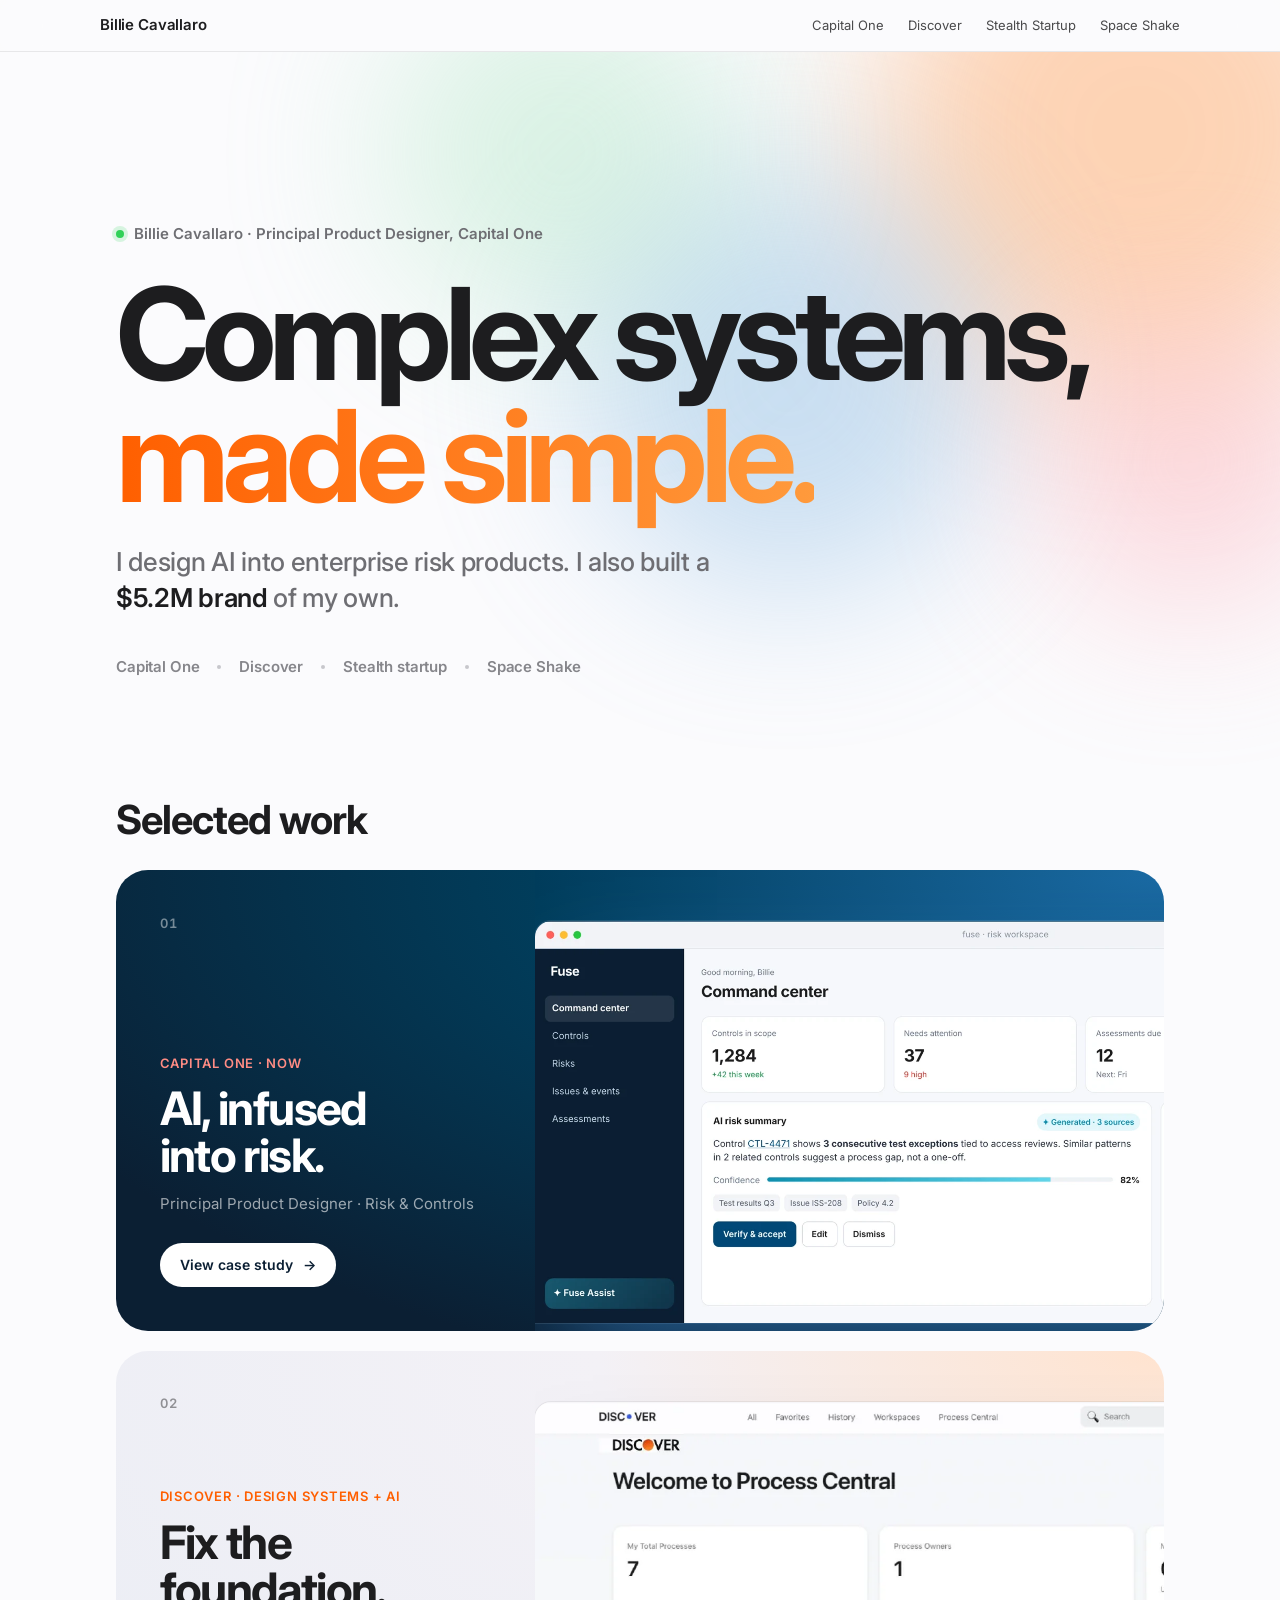
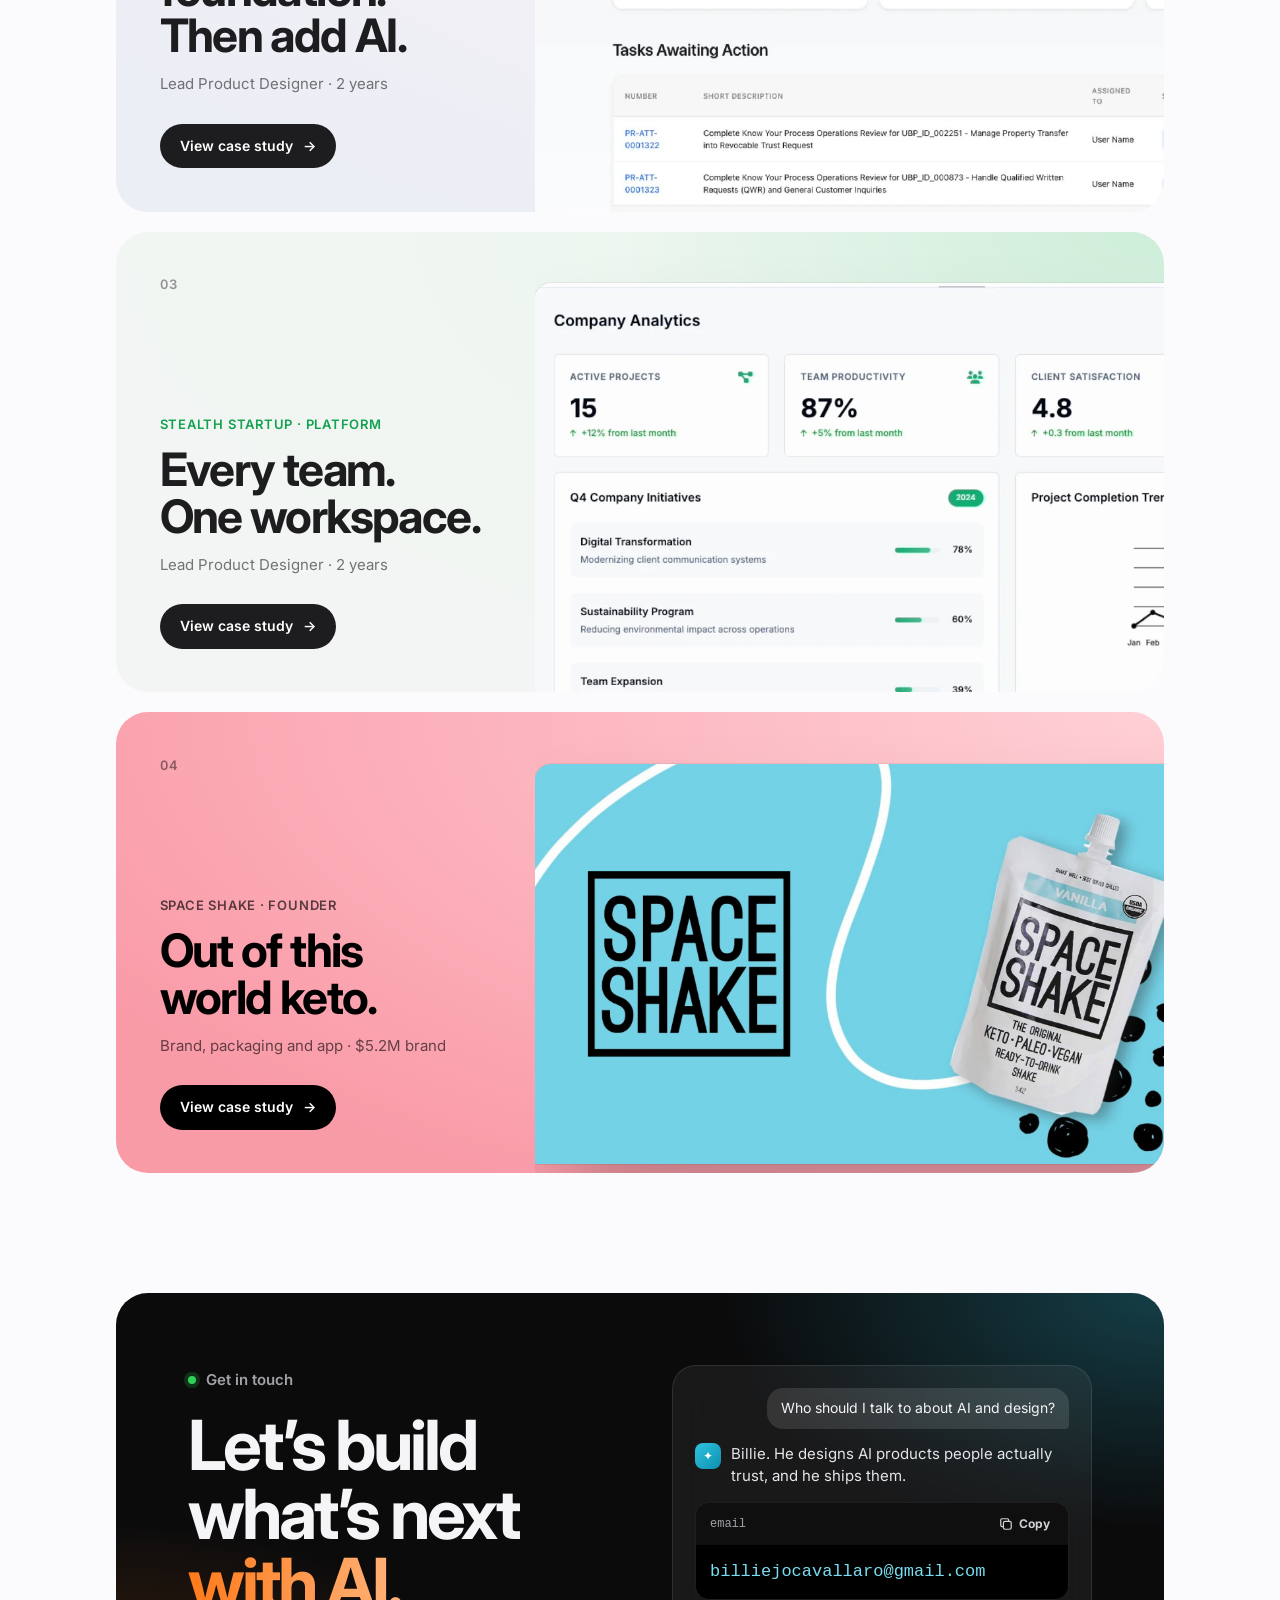
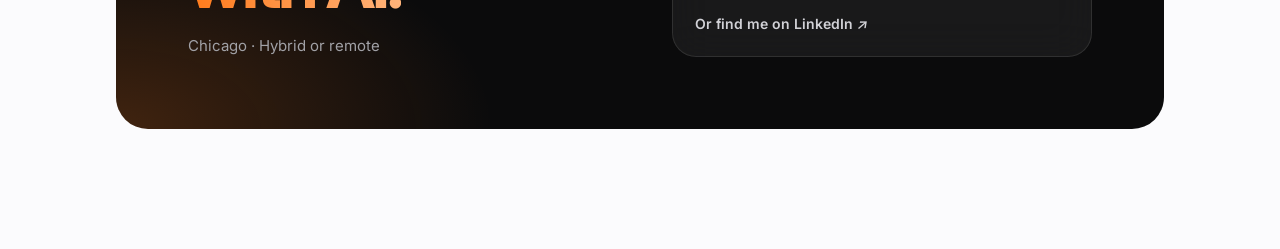
==== work/index.html @ d48263dd "Cache-bust case study CSS and JS so browsers load the latest styles Co-Authored-By: Claude Opus 5.5 " ====
<!doctype html>
<html lang="en">
<head>
<meta charset="utf-8">
<meta name="viewport" content="width=device-width, initial-scale=1">
<meta name="robots" content="noindex, nofollow">
<title>Billie Cavallaro Case Studies</title>
<link rel="preconnect" href="https://fonts.googleapis.com">
<link rel="preconnect" href="https://fonts.gstatic.com" crossorigin>
<link href="https://fonts.googleapis.com/css2?family=Inter:wght@400;500;600;700;800&family=Antonio:wght@600;700&display=swap" rel="stylesheet">
<link rel="stylesheet" href="styles.css?v=f2d1703">
<link rel="icon" type="image/svg+xml" href="img/favicon.svg">
<link rel="apple-touch-icon" href="img/apple-touch-icon.png">
</head>
<body>
<nav class="nav" id="nav">
  <a class="name" href="index.html">Billie Cavallaro</a>
  <div class="links"><a href="capitalone.html">Capital One</a><a href="discover.html">Discover</a><a href="stealth.html">Stealth Startup</a><a href="spaceshake.html">Space Shake</a></div>
</nav>

<header class="home" id="top">
  <div class="glow" aria-hidden="true"><i class="g1"></i><i class="g2"></i><i class="g3"></i><i class="g4"></i></div>
  <div class="wrap home-hero">
    <p class="who rv"><span class="dot"></span>Billie Cavallaro · Principal Product Designer, Capital One</p>
    <h1 class="h-xl rv">Complex systems,<br><span class="grad">made simple.</span></h1>
    <p class="lede rv">I design AI into enterprise risk products. I also built a <b>$5.2M brand</b> of my own.</p>
    <div class="cos rv"><span>Capital One</span><i></i><span>Discover</span><i></i><span>Stealth startup</span><i></i><span>Space Shake</span></div>
  </div>
</header>


<section class="wrap work" id="work">
  <div class="work-head"><h2 class="h-m rv">Selected work</h2><span class="rv">04 case studies</span></div>
  <div class="index">
    <a class="card t0 rv" href="capitalone.html">
      <div class="txt"><span class="no">01</span><div class="k">Capital One · Now</div><h3>AI, infused<br>into risk.</h3><p>Principal Product Designer · Risk &amp; Controls</p><span class="cta">View case study <i aria-hidden="true">→</i></span></div>
      <div class="pic"><img src="img/c1-card.webp" alt="Fuse risk workspace with AI summary" loading="eager"></div>
    </a>
    <a class="card t1 rv" href="discover.html">
      <div class="txt"><span class="no">02</span><div class="k">Discover · Design systems + AI</div><h3>Fix the foundation.<br>Then add AI.</h3><p>Lead Product Designer · 2 years</p><span class="cta">View case study <i aria-hidden="true">→</i></span></div>
      <div class="pic"><img src="img/cs1-card.webp" alt="Process Central dashboard redesign" loading="eager"></div>
    </a>
    <a class="card t3 rv" href="stealth.html">
      <div class="txt"><span class="no">03</span><div class="k">Stealth startup · Platform</div><h3>Every team.<br>One workspace.</h3><p>Lead Product Designer · 2 years</p><span class="cta">View case study <i aria-hidden="true">→</i></span></div>
      <div class="pic"><img src="img/cs3-analytics.webp" alt="Company analytics dashboard" loading="eager"></div>
    </a>
    <a class="card t4 rv" href="spaceshake.html">
      <div class="txt"><span class="no">04</span><div class="k">Space Shake · Founder</div><h3>Out of this<br>world keto.</h3><p>Brand, packaging and app · $5.2M brand</p><span class="cta">View case study <i aria-hidden="true">→</i></span></div>
      <div class="pic"><img src="img/ss-cover.webp" alt="Space Shake logo and pouch" loading="eager"></div>
    </a>
  </div>
</section>

<section class="wrap hello">
  <div class="hello-card rv">
    <div class="hello-l">
      <p class="who"><span class="dot"></span>Get in touch</p>
      <h2 class="h-l">Let’s build<br>what’s next<br><span>with AI.</span></h2>
      <p class="hl">Chicago · Hybrid or remote</p>
    </div>
    <div class="hello-r">
      <div class="hchat">
        <div class="hq">Who should I talk to about AI and design?</div>
        <div class="ha"><span class="hav">✦</span><p>Billie. He designs AI products people actually trust, and he ships them.</p></div>
        <div class="hcode">
          <div class="hcode-h"><span>email</span><button class="copy" id="copyEmail" type="button" aria-label="Copy email address"><svg viewBox="0 0 16 16" aria-hidden="true"><rect x="5" y="5" width="9" height="9" rx="2"/><path d="M11 5V3.5A1.5 1.5 0 0 0 9.5 2h-6A1.5 1.5 0 0 0 2 3.5v6A1.5 1.5 0 0 0 3.5 11H5"/></svg><b>Copy</b></button></div>
          <code id="emailText">billiejocavallaro@gmail.com</code>
        </div>
        <a class="hli" href="https://www.linkedin.com/in/billiecavallaro/" target="_blank" rel="noopener">Or find me on LinkedIn <i aria-hidden="true">↗</i></a>
      </div>
    </div>
  </div>
</section>


<div class="lb" id="lb" role="dialog" aria-modal="true" aria-label="Image viewer"><button aria-label="Close">×</button><img alt=""></div>
<script src="app.js?v=f2d1703"></script>
</body>
</html>
---- work/styles.css ----
:root{
  --bg:#fbfbfd; --surface:#fff; --ink:#1d1d1f; --ink2:#6e6e73; --line:rgba(0,0,0,.08);
  --accent:#ff5f00; --accent2:#ff9a3c; --tile:#f5f5f7;
  --dark:#000; --dark-ink:#f5f5f7; --dark-ink2:#a1a1a6; --dark-tile:#161617;
  --radius:28px;
  --font:-apple-system,BlinkMacSystemFont,"SF Pro Display","Inter",system-ui,sans-serif;
}
*{box-sizing:border-box;margin:0;padding:0}
html{scroll-behavior:smooth;-webkit-text-size-adjust:100%}
body{background:var(--bg);color:var(--ink);font-family:var(--font);-webkit-font-smoothing:antialiased;line-height:1.47;font-size:17px;overflow-x:hidden}
img{display:block;max-width:100%;height:auto}
a{color:inherit}

/* nav */
.nav{position:sticky;top:0;z-index:50;height:52px;display:flex;align-items:center;justify-content:space-between;padding:0 max(16px,calc((100vw - 1080px)/2));background:rgba(251,251,253,.72);backdrop-filter:saturate(180%) blur(20px);-webkit-backdrop-filter:saturate(180%) blur(20px);border-bottom:1px solid var(--line);transition:background .3s,border-color .3s}
.nav.dark{background:rgba(0,0,0,.72);border-color:rgba(255,255,255,.1);color:var(--dark-ink)}
.nav .name{font-weight:600;font-size:15px;letter-spacing:-.01em;text-decoration:none}
.nav .links{display:flex;gap:24px;font-size:13px}
.nav .links a{text-decoration:none;opacity:.8}
.nav .links a:hover{opacity:1}

.wrap{max-width:1080px;margin:0 auto;padding:0 16px}
.wide{max-width:1360px;margin:0 auto;padding:0 16px}

/* type */
.eyebrow{font-size:17px;font-weight:600;color:var(--accent);letter-spacing:-.01em;margin-bottom:12px}
.h-xl{font-size:clamp(48px,9vw,96px);font-weight:700;letter-spacing:-.045em;line-height:1.02}
.h-l{font-size:clamp(36px,6vw,64px);font-weight:700;letter-spacing:-.035em;line-height:1.05}
.h-m{font-size:clamp(28px,4vw,40px);font-weight:700;letter-spacing:-.025em;line-height:1.1}
.lede{font-size:clamp(19px,2.2vw,24px);line-height:1.38;color:var(--ink2);font-weight:500;letter-spacing:-.012em;max-width:760px}
.lede b{color:var(--ink);font-weight:600}
.grad{background:linear-gradient(90deg,var(--accent),var(--accent2));-webkit-background-clip:text;background-clip:text;color:transparent}

/* intro */
.intro{padding:120px 0 72px;text-align:center}
.intro .lede{margin:28px auto 0}
.index{display:grid;grid-template-columns:1fr;gap:20px;margin-top:64px}
.card{position:relative;display:grid;grid-template-columns:40% 1fr;min-height:clamp(380px,36vw,500px);border-radius:32px;overflow:hidden;text-decoration:none;isolation:isolate;transition:transform .6s cubic-bezier(.2,.7,.2,1),box-shadow .6s}
.card:hover{transform:translateY(-4px);box-shadow:0 40px 80px -40px rgba(0,0,0,.35)}
.card .txt{padding:clamp(28px,3.4vw,48px);display:flex;flex-direction:column;align-items:flex-start;text-align:left;position:relative;z-index:2}
.card .no{font-size:13px;font-weight:600;letter-spacing:.08em;font-variant-numeric:tabular-nums;opacity:.45;margin-bottom:auto;padding-bottom:28px}
.card .k{font-size:13px;font-weight:600;letter-spacing:.06em;text-transform:uppercase;color:var(--ca)}
.card h3{font-size:clamp(30px,3.6vw,48px);font-weight:700;letter-spacing:-.035em;line-height:1.02;margin-top:12px}
.card p{font-size:15px;opacity:.6;margin-top:14px}
.card .cta{margin-top:28px;display:inline-flex;align-items:center;gap:10px;font-size:14px;font-weight:600;padding:12px 20px;border-radius:999px;background:var(--cb);color:var(--cc)}
.card .cta i{font-style:normal;transition:transform .4s}
.card:hover .cta i{transform:translateX(4px)}
.card .pic{position:relative;overflow:hidden}
.card .pic img{position:absolute;left:0;top:clamp(36px,4vw,56px);width:150%;max-width:none;height:auto;border-radius:16px 0 0 0;box-shadow:0 40px 80px -30px rgba(0,0,0,.35),0 0 0 1px rgba(0,0,0,.06);transition:transform 1.2s cubic-bezier(.2,.7,.2,1)}
.card:hover .pic img{transform:translate(-10px,-6px)}
.card.t1{background:radial-gradient(120% 120% at 100% 0%,#ffe3cf 0%,#f3f1f6 45%,#eceef5 100%);color:#1d1d1f;--ca:#ff5f00;--cb:#1d1d1f;--cc:#fff}
.card.t2{background:radial-gradient(120% 120% at 100% 0%,#3a1a06 0%,#0b0b0c 55%);color:#f5f5f7;--ca:#ff8a3d;--cb:#fff;--cc:#000}
.card.t2 .pic img{box-shadow:0 40px 100px -30px rgba(255,95,0,.45),0 0 0 1px rgba(255,255,255,.1)}
.card.t3{background:radial-gradient(120% 120% at 100% 0%,#cdeed9 0%,#eef6f0 45%,#f3f5f4 100%);color:#1d1d1f;--ca:#12a150;--cb:#1d1d1f;--cc:#fff}
.card.t4{background:radial-gradient(120% 120% at 100% 0%,#ffd0d6 0%,#fcb0ba 60%,#f99aa7 100%);color:#000;--ca:#000;--cb:#000;--cc:#fff}
.card.t4 .k{opacity:.65}
.card.t4 .pic img{width:112%}

/* case hero */
.case{padding-top:40px}
.case-hero{padding:120px 0 56px;text-align:center}
.case-hero .lede{margin:24px auto 0}
.meta{display:flex;flex-wrap:wrap;justify-content:center;gap:10px;margin-top:32px}
.meta span{font-size:14px;font-weight:500;padding:8px 16px;border-radius:999px;background:var(--tile);color:var(--ink)}
.hero-img{border-radius:var(--radius);overflow:hidden;box-shadow:0 30px 80px -30px rgba(0,0,0,.25)}

/* stats */
.stats{display:grid;grid-template-columns:repeat(4,1fr);gap:20px;padding:96px 0}
.stat .n{font-size:clamp(44px,5.4vw,64px);font-weight:700;letter-spacing:-.045em;line-height:1}
.stat .l{font-size:15px;color:var(--ink2);margin-top:10px;line-height:1.35;max-width:220px}
.stats.three{grid-template-columns:repeat(3,1fr)}

/* chapter */
.chapter{padding:96px 0}
.chapter + .chapter{padding-top:24px}
.chapter .head{margin-bottom:48px}
.chapter .head .lede{margin-top:20px}
.num{font-size:15px;font-weight:600;color:var(--ink2);margin-bottom:14px;font-variant-numeric:tabular-nums}

.frame{border-radius:var(--radius);overflow:hidden;background:var(--tile);cursor:zoom-in}
.frame img{width:100%}
.frame.bleed{background:#f7f8fa;padding:clamp(12px,2vw,28px) clamp(12px,2vw,28px) 0}
.frame.pad{padding:clamp(16px,3vw,40px)}
.frame.pad img{border-radius:12px;box-shadow:0 10px 40px -12px rgba(0,0,0,.18)}
.cap{font-size:14px;color:var(--ink2);margin-top:14px;line-height:1.4}
.cap b{color:var(--ink);font-weight:600}

.grid2{display:grid;grid-template-columns:1fr 1fr;gap:20px}
.grid-75{display:grid;grid-template-columns:1.35fr 1fr;gap:20px;align-items:stretch}
.stack{display:flex;flex-direction:column;gap:20px}
.stack .frame{flex:1;display:flex;align-items:center;justify-content:center}

/* quotes */
.quotes{display:grid;grid-template-columns:repeat(3,1fr);gap:20px;margin-top:20px}
.quote{background:var(--surface);border:1px solid var(--line);border-radius:22px;padding:28px;font-size:19px;line-height:1.35;font-weight:500;letter-spacing:-.012em}
.quote::before{content:"“";display:block;font-size:44px;line-height:.6;color:var(--accent);margin-bottom:12px;font-weight:700}

/* tabs: before/after */
.tabs{display:inline-flex;background:var(--tile);border-radius:999px;padding:4px;margin-bottom:24px;gap:2px;flex-wrap:wrap}
.tabs button{border:0;background:transparent;font:inherit;font-size:14px;font-weight:500;padding:9px 18px;border-radius:999px;cursor:pointer;color:var(--ink2);transition:all .25s}
.tabs button[aria-selected="true"]{background:var(--surface);color:var(--ink);box-shadow:0 2px 8px rgba(0,0,0,.08)}
.tabpanel{display:none}
.tabpanel.on{display:block;animation:fade .5s ease}
@keyframes fade{from{opacity:0;transform:translateY(8px)}to{opacity:1;transform:none}}

/* learnings */
.learn{display:grid;grid-template-columns:repeat(3,1fr);gap:20px}
.learn div{background:var(--tile);border-radius:22px;padding:28px}
.learn h4{font-size:19px;font-weight:700;letter-spacing:-.015em;line-height:1.2}
.learn p{font-size:15px;color:var(--ink2);margin-top:10px}

/* dark section */
.dark{background:var(--dark);color:var(--dark-ink)}
.dark .lede{color:var(--dark-ink2)}
.dark .lede b{color:var(--dark-ink)}
.dark .meta span{background:var(--dark-tile);color:var(--dark-ink)}
.dark .stat .l,.dark .cap,.dark .num{color:var(--dark-ink2)}
.dark .cap b{color:var(--dark-ink)}
.dark .frame{background:var(--dark-tile)}
.dark .learn div{background:var(--dark-tile)}
.dark .learn p{color:var(--dark-ink2)}
.dark .tabs{background:var(--dark-tile)}
.dark .tabs button{color:var(--dark-ink2)}
.dark .tabs button[aria-selected="true"]{background:#2c2c2e;color:#fff}
.dark .hero-img{box-shadow:0 40px 120px -40px rgba(255,95,0,.35)}

/* root cause bar */
.bar{display:flex;height:84px;border-radius:18px;overflow:hidden;margin-top:8px}
.bar div{display:flex;align-items:flex-end;padding:14px 16px;font-weight:600;font-size:15px;color:#fff}
.bar .u{flex:49;background:linear-gradient(135deg,#ff5f00,#ff7a1a)}
.bar .p{flex:45;background:linear-gradient(135deg,#ff9a3c,#ffb366);color:#3a1a00}
.bar .m{flex:6;background:#3a3a3c;padding:14px 6px;justify-content:center}
.bar-legend{display:flex;gap:24px;flex-wrap:wrap;margin-top:16px;font-size:14px;color:var(--dark-ink2)}
.bar-legend i{display:inline-block;width:10px;height:10px;border-radius:3px;margin-right:8px;vertical-align:0}

/* compare */
.compare{display:grid;grid-template-columns:1fr 1fr;gap:20px}
.compare > div{background:var(--dark-tile);border-radius:22px;padding:32px}
.compare h4{font-size:21px;font-weight:700;letter-spacing:-.015em}
.compare .tag{font-size:12px;font-weight:600;text-transform:uppercase;letter-spacing:.06em;color:var(--dark-ink2);margin:20px 0 8px}
.compare ul{list-style:none;font-size:15px;color:var(--dark-ink2);display:grid;gap:6px}
.compare li::before{content:"";display:inline-block;width:6px;height:6px;border-radius:50%;margin-right:10px;vertical-align:2px;background:#30d158}
.compare ul.risk li::before{background:#ff453a}

/* process steps */
.steps{display:grid;grid-template-columns:repeat(3,1fr);gap:20px}
.steps div{border-top:1px solid rgba(255,255,255,.18);padding-top:20px}
.steps b{display:block;font-size:19px;letter-spacing:-.015em;margin-bottom:8px;color:var(--dark-ink)}
.steps p{font-size:15px;color:var(--dark-ink2)}

/* phones */
.phones{display:grid;grid-template-columns:repeat(3,1fr);gap:clamp(8px,1.5vw,20px)}
.phones.four{grid-template-columns:repeat(4,1fr)}
.phone{cursor:zoom-in}
.stage{background:#fff;color:#1d1d1f;border-radius:var(--radius);padding:clamp(20px,3.5vw,48px) clamp(12px,2.5vw,36px) clamp(28px,3.5vw,44px)}
.phone .shot img{width:100%;height:auto}
.phone h5{font-size:17px;font-weight:600;letter-spacing:-.01em;margin-top:8px;padding:0 6%}
.phone p{font-size:15px;color:#6e6e73;margin-top:6px;line-height:1.4;padding:0 6%}

/* kpi */
.kpis{display:grid;grid-template-columns:repeat(3,1fr);gap:20px}
.kpi{background:var(--dark-tile);border-radius:var(--radius);padding:36px 32px}
.kpi .n{font-size:clamp(56px,7vw,88px);font-weight:700;letter-spacing:-.05em;line-height:1}
.kpi .l{font-size:19px;font-weight:600;margin-top:14px;letter-spacing:-.01em}
.kpi .s{font-size:14px;color:var(--dark-ink2);margin-top:6px}
.note{margin-top:28px;font-size:15px;color:var(--dark-ink2);max-width:720px}

.foot{padding:96px 0 64px;text-align:center}
.foot .h-m{margin-bottom:16px}
.foot p{color:var(--ink2)}

/* reveal */
.rv{opacity:0;transform:translateY(40px);transition:opacity 1s cubic-bezier(.2,.7,.2,1),transform 1s cubic-bezier(.2,.7,.2,1)}
.rv.in{opacity:1;transform:none}
@media (prefers-reduced-motion:reduce){.rv{opacity:1;transform:none;transition:none}.card img{transition:none}}

/* lightbox */
.lb{position:fixed;inset:0;z-index:100;background:rgba(0,0,0,.92);display:none;align-items:center;justify-content:center;padding:24px;cursor:zoom-out}
.lb.on{display:flex;animation:fade .25s ease}
.lb img{max-width:100%;max-height:100%;border-radius:12px;object-fit:contain}
.lb button{position:absolute;top:16px;right:16px;width:40px;height:40px;border-radius:50%;border:0;background:rgba(255,255,255,.15);color:#fff;font-size:22px;cursor:pointer}

@media (max-width:820px){
  .card{grid-template-columns:1fr;min-height:0}.card .pic{height:300px}.card .no{margin-bottom:0}.card .pic img{width:160%;left:24px;top:0}
  .nav .links{display:none}
  .index,.grid2,.grid-75,.quotes,.learn,.compare,.steps,.kpis{grid-template-columns:1fr}
  .stats{grid-template-columns:1fr 1fr;gap:36px 20px;padding:64px 0}
  .stats.three{grid-template-columns:1fr 1fr}
  .phones,.phones.four{grid-template-columns:repeat(2,1fr)}
  .phones > .phone:nth-child(3):last-child{grid-column:span 2;max-width:50%;margin:0 auto;width:100%}
  .intro{padding:72px 0 40px}.case-hero{padding:72px 0 40px}.chapter{padding:64px 0}
}

/* case 3 */
.s3 .eyebrow{color:#12a150}
.s3{--green:#12a150;background:linear-gradient(180deg,var(--bg) 0%,#f1f7f3 30%,#f1f7f3 75%,var(--bg) 100%)}
.grad3{background:linear-gradient(90deg,#0e9f4f,#3ccf7a);-webkit-background-clip:text;background-clip:text;color:transparent!important}
.browser{border-radius:18px;overflow:hidden;background:#fff;box-shadow:0 50px 100px -40px rgba(10,60,30,.35),0 0 0 1px rgba(0,0,0,.06)}
.browser .bar3{height:40px;display:flex;align-items:center;gap:8px;padding:0 16px;background:#f3f4f5;border-bottom:1px solid rgba(0,0,0,.06)}
.browser .bar3 i{width:12px;height:12px;border-radius:50%;background:#ff5f57}.browser .bar3 i:nth-child(2){background:#febc2e}.browser .bar3 i:nth-child(3){background:#28c840}
.browser .bar3 span{margin:0 auto;font-size:12px;color:#86868b;background:#fff;border-radius:8px;padding:5px 60px;transform:translateX(-30px)}
.browser video{display:block;width:100%;height:auto;background:#fff}
.vwrap{position:relative}
.vbtn{position:absolute;right:16px;bottom:16px;width:44px;height:44px;border-radius:50%;border:0;background:rgba(29,29,31,.72);backdrop-filter:blur(10px);color:#fff;cursor:pointer;display:grid;place-items:center}
.vbtn svg{width:16px;height:16px;fill:currentColor}
.rings{display:grid;grid-template-columns:repeat(3,1fr);gap:20px;padding:96px 0 40px}
.ring{text-align:center}
.ring svg{width:min(220px,100%);height:auto;display:block;margin:0 auto}
.ring .track{stroke:rgba(0,0,0,.07)}
.ring .val{stroke:url(#g3);stroke-linecap:round;transition:stroke-dashoffset 1.8s cubic-bezier(.2,.7,.2,1)}
.ring text{font-family:var(--font);font-weight:700;letter-spacing:-.04em;fill:var(--ink)}
.ring h4{font-size:19px;font-weight:700;letter-spacing:-.015em;margin-top:18px}
.ring p{font-size:15px;color:var(--ink2);margin-top:4px}
.bento{display:grid;grid-template-columns:repeat(6,1fr);gap:20px}
.tile{background:#fff;border-radius:var(--radius);overflow:hidden;cursor:zoom-in;display:flex;flex-direction:column;box-shadow:0 1px 0 rgba(0,0,0,.04)}
.tile .t{padding:28px 28px 0}
.tile h4{font-size:21px;font-weight:700;letter-spacing:-.02em}
.tile p{font-size:15px;color:var(--ink2);margin-top:4px}
.tile .shot{margin-top:24px;flex:1;display:flex;align-items:flex-end;justify-content:center;padding:0 28px;background:linear-gradient(180deg,#fff,#f4f8f5)}
.tile .shot img{border-radius:14px 14px 0 0;box-shadow:0 -10px 40px -10px rgba(10,60,30,.18),0 0 0 1px rgba(0,0,0,.06)}
.tile.w6{grid-column:1/-1}.tile.w6 .shot{padding:0 6%}.tile.w4{grid-column:span 4}.tile.w2{grid-column:span 2}.tile.w3{grid-column:span 3}
.tile.w2 .shot img{max-height:440px;width:auto;max-width:100%}
.team{display:flex;align-items:center;gap:28px;flex-wrap:wrap;margin-top:8px}
.team .grp{display:flex;align-items:center;gap:8px}
.team .dot{width:44px;height:44px;border-radius:50%;display:grid;place-items:center;font-size:13px;font-weight:600;color:#fff;background:#c7ccd1}
.team .dot.me{background:linear-gradient(135deg,#0e9f4f,#3ccf7a)}
.team .arrow{font-size:24px;color:var(--ink2)}
.team small{display:block;font-size:13px;color:var(--ink2);margin-top:10px}
@media (max-width:820px){
  .bento{grid-template-columns:1fr}.tile.w6,.tile.w4,.tile.w2,.tile.w3{grid-column:auto}
  .tile.w2 .shot img{max-height:420px}
  .browser .bar3 span{display:none}
}

/* case 4 */
.s4{--aqua:#74d2e7;--pink:#fcb0ba;--coral:#ff6d6a;--tan:#c48f5e;--ice:#addbe3;padding-top:0}
.s4 .disp{font-family:"Antonio","Oswald","Arial Narrow",sans-serif;text-transform:uppercase;letter-spacing:.01em;font-weight:700}
.s4-hero{background:var(--aqua);padding:120px 0 0;text-align:center;overflow:hidden;position:relative}
.s4-hero .eyebrow{color:#000;opacity:.55}
.s4-hero .logo{width:min(220px,40vw);margin:0 auto 28px;display:block}
.s4-hero h2{font-size:clamp(56px,11vw,150px);line-height:.9}
.s4-hero .lede{color:#0b3a44;margin:24px auto 0}
.s4-hero .meta span{background:rgba(255,255,255,.55);color:#000}
.s4-hero .cover{max-width:1360px;margin:64px auto 0;padding:0 16px}
.s4-hero .cover img{border-radius:var(--radius) var(--radius) 0 0;box-shadow:0 -20px 80px -30px rgba(0,60,80,.4)}
.s4 .squig{position:absolute;inset:0;pointer-events:none;opacity:.9}
.s4stats{display:grid;grid-template-columns:repeat(3,1fr);gap:20px;padding:96px 0}
.s4stats .n{font-size:clamp(40px,4.6vw,68px);line-height:.95}
.s4stats .l{font-size:15px;color:var(--ink2);margin-top:10px;max-width:240px}
.marq{overflow:hidden;padding:8px 0;-webkit-mask:linear-gradient(90deg,transparent,#000 6%,#000 94%,transparent);mask:linear-gradient(90deg,transparent,#000 6%,#000 94%,transparent)}
.marq .row{display:flex;gap:16px;width:max-content;animation:mq 60s linear infinite}
.marq .row.r2{animation-direction:reverse;animation-duration:70s;margin-top:16px}
.marq img{width:clamp(180px,22vw,300px);aspect-ratio:1;object-fit:cover;border-radius:20px;flex:none}
.marq:hover .row{animation-play-state:paused}
@keyframes mq{to{transform:translateX(-50%)}}
@media (prefers-reduced-motion:reduce){.marq .row{animation:none}}
.sysgrid{display:grid;grid-template-columns:repeat(6,1fr);gap:20px}
.sys{border-radius:var(--radius);overflow:hidden;background:#fff;position:relative}
.sys .lbl{position:absolute;left:24px;top:20px;font-size:13px;font-weight:600;letter-spacing:.04em;text-transform:uppercase;color:var(--ink2);z-index:2}
.sys img{width:100%;height:100%;object-fit:cover}
.sys.c3{grid-column:span 3}.sys.c2{grid-column:span 2}.sys.c4{grid-column:span 4}.sys.c6{grid-column:1/-1}
.swatches{display:grid;grid-template-columns:repeat(7,1fr);height:100%;min-height:300px}
.sw{display:flex;flex-direction:column;justify-content:flex-end;padding:20px 14px;font-size:12px;font-weight:600;font-variant-numeric:tabular-nums}
.sw b{display:block;font-size:14px;margin-bottom:2px}
.logos{display:grid;grid-template-columns:1fr 1fr;height:100%}
.logos div{display:grid;place-items:center;padding:40px}
.logos img{width:min(180px,80%);height:auto}
.logos .inv img{filter:invert(1)}
.app4{background:#000;border-radius:var(--radius);padding:clamp(40px,6vw,88px) 16px;position:relative;overflow:hidden}
.app4 .phones3{display:flex;justify-content:center;gap:clamp(16px,3vw,40px);align-items:flex-end}
.ph{width:clamp(220px,24vw,300px);aspect-ratio:9/19.5;border-radius:46px;background:#1c1c1e;padding:9px;box-shadow:0 0 0 1px #333,0 40px 80px -20px rgba(116,210,231,.35);flex:none}
.ph:nth-child(2){transform:translateY(-36px)}
.scr{height:100%;border-radius:38px;overflow:hidden;background:#fff;color:#000;font-family:Arial,Helvetica,sans-serif;position:relative;display:flex;flex-direction:column}
.scr .sb{height:38px;display:flex;justify-content:space-between;align-items:center;padding:0 24px;font-size:12px;font-weight:700}
.scr .island{position:absolute;top:9px;left:50%;transform:translateX(-50%);width:84px;height:24px;background:#000;border-radius:20px}
.scr .hd{display:flex;align-items:center;justify-content:space-between;padding:6px 18px 10px}
.scr .hd img{width:42px;height:auto;filter:invert(1)}
.scr .hd .av{width:30px;height:30px;border-radius:50%;background:var(--pink);display:grid;place-items:center;font-size:11px;font-weight:700}
.scr h6{font-family:"Antonio",sans-serif;text-transform:uppercase;font-size:26px;line-height:1;padding:0 18px;letter-spacing:.01em}
.scr .sub{font-size:11px;color:#666;padding:4px 18px 0}
.ringbox{margin:14px 18px 0;background:var(--aqua);border-radius:22px;padding:16px;display:flex;align-items:center;gap:14px;position:relative;overflow:hidden}
.ringbox svg{width:96px;height:96px;flex:none}
.ringbox .t{font-family:"Antonio",sans-serif;text-transform:uppercase;font-size:13px;letter-spacing:.04em}
.ringbox .big{font-family:"Antonio",sans-serif;font-size:26px;line-height:1;white-space:nowrap}
.macros{display:grid;grid-template-columns:repeat(3,1fr);gap:8px;margin:10px 18px 0}
.macros div{border:2px solid #000;border-radius:14px;padding:8px}
.macros i{display:block;height:6px;border-radius:3px;background:#eee;margin-top:6px;overflow:hidden}
.macros i::after{content:"";display:block;height:100%;width:var(--w);background:var(--c)}
.macros b{font-family:"Antonio",sans-serif;font-size:18px;display:block}
.macros span{font-size:10px;text-transform:uppercase;font-weight:700;letter-spacing:.05em}
.list{margin:12px 18px 0;display:grid;gap:8px}
.list .it{display:flex;align-items:center;gap:10px;font-size:12px;font-weight:700}
.list .it img{width:38px;height:38px;border-radius:10px;object-fit:cover}
.list .it em{margin-left:auto;font-style:normal;color:#666;font-weight:400}
.tab{margin-top:auto;display:flex;justify-content:space-around;align-items:center;padding:12px 10px 22px;border-top:1px solid #eee}
.tab span{width:22px;height:22px;border-radius:7px;border:2px solid #000}
.tab .plus{width:44px;height:44px;border-radius:14px;background:#000;color:#fff;display:grid;place-items:center;font-size:24px;border:0}
.scan{margin:14px 18px 0;height:150px;border-radius:22px;background:repeating-linear-gradient(90deg,#000 0 3px,#fff 3px 7px,#000 7px 8px,#fff 8px 13px);position:relative;border:3px solid #000}
.scan::after{content:"";position:absolute;left:8%;right:8%;top:50%;height:3px;background:var(--coral);box-shadow:0 0 12px var(--coral)}
.chips{display:flex;gap:6px;flex-wrap:wrap;margin:12px 18px 0}
.chips span{font-size:11px;font-weight:700;padding:6px 10px;border-radius:999px;border:2px solid #000}
.chips span.on{background:#000;color:#fff}
.prod{display:grid;grid-template-columns:1fr 1fr;gap:8px;margin:12px 18px 0}
.prod div{border-radius:16px;overflow:hidden;position:relative}
.prod img{width:100%;aspect-ratio:1;object-fit:cover}
.prod b{position:absolute;left:8px;bottom:8px;background:#fff;font-size:10px;padding:3px 7px;border-radius:999px}
.orbit{margin:12px 18px 0;background:var(--pink);border-radius:22px;padding:14px;display:flex;align-items:center;gap:10px}
.orbit img{width:70px}
.orbit .big{font-family:"Antonio",sans-serif;font-size:30px;line-height:1}
.orbit small{font-size:11px;font-weight:700;text-transform:uppercase}
.bars{display:flex;align-items:flex-end;gap:8px;height:110px;margin:16px 18px 0;padding-bottom:18px;position:relative}
.bars div{flex:1;border-radius:8px 8px 3px 3px;background:var(--aqua);position:relative}
.bars div.hi{background:var(--coral)}
.bars div::after{content:attr(data-d);position:absolute;bottom:-17px;left:0;right:0;text-align:center;font-size:9px;font-weight:700}
.wk{display:flex;justify-content:space-between;margin:14px 18px 0;font-size:11px;font-weight:700}
.wk b{font-family:"Antonio",sans-serif;font-size:22px;display:block}
.capline{display:flex;justify-content:center;gap:clamp(16px,3vw,40px);margin-top:28px;color:#fff;text-align:center}
.capline div{width:clamp(220px,24vw,300px);font-size:15px;font-weight:600}
.capline small{display:block;color:#a1a1a6;font-weight:400;margin-top:4px}
@media (max-width:820px){
    .s4stats{grid-template-columns:1fr;gap:36px;padding:64px 0}
  .sysgrid{grid-template-columns:1fr}.sys.c3,.sys.c2,.sys.c4,.sys.c6{grid-column:auto}
  .swatches{grid-template-columns:repeat(4,1fr);min-height:0}.sw{min-height:120px}
  .app4 .phones3{overflow-x:auto;justify-content:flex-start;padding:40px 16px 8px;scroll-snap-type:x mandatory}
  .ph{scroll-snap-align:center}.ph:nth-child(2){transform:none}
  .capline{display:none}
  .s4-hero{padding-top:72px}
}
.nav .links a[aria-current="page"]{opacity:1;font-weight:600}
.nav .back{font-size:13px;text-decoration:none;opacity:.8;margin-right:8px}
body.darkpage{background:#000;color:#f5f5f7}
body.darkpage .nav{background:rgba(0,0,0,.72);border-color:rgba(255,255,255,.1);color:#f5f5f7}
body.darkpage .foot p{color:#a1a1a6}
.nextcs{padding:40px 0 0}
.nextcs .num{margin-bottom:20px}

/* ===== Capital One ===== */
.c1{--navy:#004977;--navy2:#013d5b;--deep:#0b1f33;--red:#d03027;--sky:#e8f1f8;--ai:#0e8fb0;--aqua:#2ec4e0;--aq-l:#e2f6fb;background:#fff}
.c1red{color:var(--red)}
.c1 .eyebrow{color:var(--red)}
.c1-hero{background:radial-gradient(90% 70% at 50% 0%,#0e5a8f 0%,var(--navy2) 45%,var(--deep) 100%);color:#fff;text-align:center;padding:120px 0 0;overflow:hidden}
.c1-hero .eyebrow{color:#ff8c84}
.c1-hero .lede{color:#b9cfe0;margin:24px auto 0}
.c1-hero .meta span{background:rgba(255,255,255,.1);color:#fff}
.c1-herostage{margin-top:64px;padding-bottom:0}
.c1-herostage .bw{border-radius:18px 18px 0 0;box-shadow:0 -30px 120px -30px rgba(80,170,255,.45)}
.bw{border-radius:18px;overflow:hidden;background:#fff;box-shadow:0 40px 100px -40px rgba(0,40,80,.4),0 0 0 1px rgba(0,0,0,.06);text-align:left;color:#1d1d1f}
.bw-bar{height:38px;display:flex;align-items:center;gap:8px;padding:0 16px;background:#f2f4f7;border-bottom:1px solid #e3e7ec}
.bw-bar i{width:11px;height:11px;border-radius:50%;background:#ff5f57}.bw-bar i:nth-child(2){background:#febc2e}.bw-bar i:nth-child(3){background:#28c840}
.bw-bar span{margin:0 auto;font-size:12px;color:#8a94a3;transform:translateX(-30px)}
.app{display:grid;grid-template-columns:210px 1fr;min-height:520px;font-size:13px}
.app-side{background:var(--deep);color:#c4d3e0;padding:20px 14px;display:flex;flex-direction:column;gap:2px}
.app-logo{color:#fff;font-size:18px;margin:0 8px 18px;letter-spacing:-.02em}
.app-side a{padding:9px 10px;border-radius:8px}
.app-side a.on{background:rgba(255,255,255,.1);color:#fff;font-weight:600}
.app-side-ai{margin-top:auto;padding:12px;border-radius:12px;background:linear-gradient(135deg,rgba(46,196,224,.35),rgba(46,196,224,.12));color:#fff;font-weight:600}
.spark{color:#2ec4e0}
.app-side-ai .spark{color:#fff}
.app-main{background:#f6f8fb;padding:24px}
.app-top{display:flex;justify-content:space-between;align-items:center}
.app-top small{color:#6b7787}
.app-top h4{font-size:22px;letter-spacing:-.02em;margin-top:2px}
.pill-ai{padding:9px 14px;border-radius:999px;background:#fff;border:1px solid #e1e5ec;font-weight:600;box-shadow:0 2px 8px rgba(0,0,0,.04)}
.kpis4{display:grid;grid-template-columns:repeat(4,1fr);gap:12px;margin-top:18px}
.kpis4 div{background:#fff;border:1px solid #e6eaf0;border-radius:12px;padding:14px}
.kpis4 small{color:#6b7787;font-size:11px}
.kpis4 b{display:block;font-size:24px;letter-spacing:-.02em;margin-top:4px}
.kpis4 em{font-style:normal;font-size:11px;color:#6b7787}
.kpis4 em.up{color:#1a8f4b}.kpis4 em.dn{color:var(--red)}.kpis4 em.ai{color:var(--ai);font-weight:600}
.app-grid{display:grid;grid-template-columns:1.5fr 1fr;gap:12px;margin-top:12px}
.panel{background:#fff;border:1px solid #e6eaf0;border-radius:12px;padding:16px}
.phd{display:flex;justify-content:space-between;align-items:center;margin-bottom:10px}
.badge-ai{font-size:11px;font-weight:600;color:var(--ai);background:var(--aq-l);padding:4px 8px;border-radius:999px}
.aitext{line-height:1.5;color:#2b3442}
.aitext u{color:var(--navy);text-decoration-color:rgba(0,73,119,.3)}
.conf{display:flex;align-items:center;gap:10px;margin-top:12px;font-size:12px;color:#6b7787}
.conf i{flex:1;height:6px;border-radius:3px;background:#eef1f5;position:relative;overflow:hidden}
.conf i::after{content:"";position:absolute;inset:0;width:var(--w);background:linear-gradient(90deg,var(--ai),#5fd6ec)}
.conf b{color:#1d1d1f}
.srcs{display:flex;gap:6px;flex-wrap:wrap;margin-top:12px}
.srcs span{font-size:11px;padding:4px 8px;border-radius:6px;background:#f2f4f7;color:#4a5566}
.actions,.v-act,.fa,.demo-btns{display:flex;gap:8px;margin-top:14px;flex-wrap:wrap}
.b-primary{border:0;background:var(--navy);color:#fff;font:inherit;font-weight:600;font-size:12px;padding:9px 14px;border-radius:8px}
.b-ghost{border:1px solid #d5dbe3;background:#fff;color:#1d1d1f;font:inherit;font-weight:600;font-size:12px;padding:8px 13px;border-radius:8px}
.filters{display:grid;gap:8px}
.filters label{display:flex;justify-content:space-between;align-items:center;padding:9px 10px;border:1px solid #e6eaf0;border-radius:8px}
.filters span{color:#6b7787;font-size:12px}
.filters em{font-style:normal;font-weight:600}
.filters .tg i{width:30px;height:18px;border-radius:9px;background:#d5dbe3;position:relative}
.filters .tg i.on{background:var(--navy)}
.filters .tg i::after{content:"";position:absolute;top:2px;left:2px;width:14px;height:14px;border-radius:50%;background:#fff;transition:.2s}
.filters .tg i.on::after{left:14px}

.c1stats{display:grid;grid-template-columns:repeat(4,1fr);gap:20px;padding:96px 0 40px}
.c1stats .n{font-size:clamp(40px,5vw,64px);font-weight:700;letter-spacing:-.045em;line-height:1;color:var(--navy)}
.c1stats > div:first-child .n{color:var(--red)}
.c1stats .l{font-size:15px;color:var(--ink2);margin-top:10px;max-width:220px}
.c1head{margin-bottom:40px}
.c1head .lede{margin-top:20px}
.c1head .lede b{color:var(--navy)}
.tags{display:flex;flex-wrap:wrap;gap:8px;margin-top:24px}
.tags span{font-size:13px;font-weight:500;padding:7px 14px;border-radius:999px;background:var(--sky);color:var(--navy)}
.c1stage{border-radius:var(--radius);background:linear-gradient(160deg,var(--sky),#f6f9fc);padding:clamp(20px,4vw,56px)}

.verify{display:grid;grid-template-columns:1.2fr 1fr;gap:clamp(20px,4vw,56px);align-items:center}
.v-card{background:#fff;border-radius:18px;padding:24px;box-shadow:0 30px 60px -30px rgba(0,40,80,.35);font-size:14px;border:1px solid #e6eaf0}
.v-head{display:flex;align-items:center;gap:8px;margin-bottom:12px}
.v-st{margin-left:auto;font-size:11px;font-weight:600;color:#1a8f4b;background:#e7f6ee;padding:4px 8px;border-radius:999px}
.v-card p{color:#2b3442;line-height:1.5}
.v-ev{margin-top:16px;display:grid;gap:8px;font-size:13px}
.v-ev small{color:#6b7787;font-size:11px;text-transform:uppercase;letter-spacing:.06em;font-weight:600}
.v-ev div{display:flex;align-items:center;gap:10px;padding:10px 12px;border-radius:10px;background:#f6f8fb}
.v-ev i{width:8px;height:8px;border-radius:50%}
.v-ev i.ok{background:#1a8f4b}.v-ev i.warn{background:#e8a317}
.v-big{font-size:clamp(48px,6vw,80px);font-weight:700;letter-spacing:-.05em;line-height:1;color:var(--navy)}
.v-l{font-size:15px;color:var(--ink2);margin-top:6px}

.rg{display:grid;grid-template-columns:1fr 300px;min-height:360px;font-size:13px;background:#f6f8fb}
.rg-table{padding:20px}
.rg-top{display:flex;align-items:center;gap:10px;margin-bottom:12px;font-size:16px}
.chip{font-size:11px;font-weight:600;padding:4px 9px;border-radius:999px;background:var(--sky);color:var(--navy)}
.rg-row{display:grid;grid-template-columns:1fr 1fr 1fr 1.2fr;padding:11px 12px;border-radius:8px;background:#fff;margin-bottom:6px;border:1px solid #e6eaf0;align-items:center}
.rg-row.h{background:none;border:0;color:#6b7787;font-size:11px;text-transform:uppercase;letter-spacing:.05em;font-weight:600}
.rg-row.sel{border-color:var(--navy);box-shadow:0 0 0 3px rgba(0,73,119,.1)}
.st{font-size:11px;font-weight:600;padding:3px 8px;border-radius:999px;justify-self:start}
.st.warn{background:#fff4e0;color:#a86a00}.st.ok{background:#e7f6ee;color:#1a8f4b}
.rg-fly{background:#fff;border-left:1px solid #e6eaf0;padding:20px;box-shadow:-20px 0 40px -20px rgba(0,40,80,.2)}
.fh{display:flex;justify-content:space-between;font-size:15px;margin-bottom:6px}
.rg-fly small{display:block;color:#6b7787;font-size:11px;margin-top:14px}
.diff{display:flex;align-items:center;gap:10px;margin-top:8px}
.diff div{padding:8px 12px;border-radius:8px;font-weight:600}
.diff .old{background:#f2f4f7;color:#6b7787;text-decoration:line-through}
.diff .new{background:#fde8e7;color:var(--red)}
.rg-fly p{margin-top:4px;color:#2b3442}
.trio{display:grid;grid-template-columns:repeat(3,1fr);gap:20px;margin-top:28px}
.trio b{display:block;font-size:clamp(32px,3.6vw,44px);letter-spacing:-.04em;color:var(--navy)}
.trio span{font-size:14px;color:var(--ink2)}

.lat{display:grid;grid-template-columns:1fr 1fr;gap:clamp(20px,4vw,56px);align-items:center}
.lat-cmp{display:grid;gap:18px}
.lat-bar small{font-size:12px;font-weight:600;color:var(--ink2);text-transform:uppercase;letter-spacing:.06em}
.lat-bar{display:grid;grid-template-columns:70px 1fr 50px;align-items:center;gap:14px}
.lat-bar .track{height:14px;border-radius:7px;background:#fff;overflow:hidden}
.lat-bar i{display:block;height:100%;border-radius:7px}
.lat-bar i.slow{width:100%;background:#c9d3de}
.lat-bar i.fast{width:20%;background:linear-gradient(90deg,var(--navy),#1a7bbf)}
.lat-bar b{font-size:14px}
.toast{grid-row:span 2;display:flex;gap:16px;background:var(--deep);color:#fff;border-radius:18px;padding:22px;box-shadow:0 30px 60px -25px rgba(0,30,60,.6);font-size:14px}
.toast small{display:block;color:#a9bccd;margin-top:4px;font-size:13px}
.spin{width:28px;height:28px;flex:none;border-radius:50%;border:3px solid rgba(255,255,255,.15);border-top-color:#fff;animation:sp 1s linear infinite}
@keyframes sp{to{transform:rotate(360deg)}}
@media (prefers-reduced-motion:reduce){.spin{animation:none}}
.steps3{display:flex;gap:6px;margin-top:14px}
.steps3 span{font-size:11px;padding:5px 10px;border-radius:999px;background:rgba(255,255,255,.08);color:#7f93a6}
.steps3 .d{background:rgba(48,209,88,.18);color:#6ee59a}
.steps3 .a{background:#fff;color:var(--deep);font-weight:600}
.lat-n b{display:block;font-size:clamp(56px,7vw,96px);font-weight:700;letter-spacing:-.05em;line-height:1;color:var(--red)}
.lat-n span{font-size:15px;color:var(--ink2)}

.code2{display:grid;grid-template-columns:1fr auto 1.3fr;gap:24px;align-items:center}
.cmp-fig{background:#fff;border-radius:18px;padding:24px;border:1px solid #e6eaf0;font-size:14px}
.cmp-fig small,.cmp-code small{font-size:11px;text-transform:uppercase;letter-spacing:.06em;font-weight:600;color:#6b7787}
.demo-chip{display:inline-flex;gap:6px;margin-top:14px;font-size:12px;font-weight:600;color:var(--ai);background:var(--aq-l);padding:6px 10px;border-radius:999px}
.eq{font-size:40px;font-weight:300;color:var(--navy)}
.cmp-code{background:#0d1726;border-radius:18px;padding:22px;color:#cdd6e2;overflow:auto}
.pr{display:inline-flex;align-items:center;gap:8px;font-size:12px;font-weight:600;color:#8fe3f3;background:rgba(46,196,224,.16);padding:5px 10px;border-radius:999px;margin-bottom:14px}
.pr i{width:8px;height:8px;border-radius:50%;background:#2ec4e0}
.cmp-code pre{font:13px/1.6 ui-monospace,SFMono-Regular,Menlo,monospace;white-space:pre}
.cmp-code .k{color:#ff7b72}.cmp-code .f{color:#79dcf0}.cmp-code .t{color:#7ee787}.cmp-code .s{color:#a5d6ff}

.pp{position:relative;overflow:hidden;background:var(--deep);color:#fff;min-height:340px;display:flex;align-items:center}
.dots{position:absolute;inset:0;background-image:radial-gradient(circle,rgba(255,255,255,.22) 1.5px,transparent 2px);background-size:22px 22px;-webkit-mask:radial-gradient(70% 90% at 80% 50%,#000,transparent);mask:radial-gradient(70% 90% at 80% 50%,#000,transparent)}
.pp-n{position:relative;display:grid;grid-template-columns:repeat(4,1fr);gap:20px;width:100%}
.pp-n b{display:block;font-size:clamp(44px,5.5vw,72px);font-weight:700;letter-spacing:-.05em;line-height:1}
.pp-n div:first-child b{color:#ff8c84}
.pp-n span{font-size:14px;color:#a9bccd;margin-top:8px;display:block}
.tools{display:flex;flex-wrap:wrap;gap:10px}
.tools span{font-size:15px;font-weight:600;padding:10px 18px;border-radius:999px;border:1px solid var(--line);background:#fff}
.note-c1{font-size:13px;color:var(--ink2);margin-top:28px}

.card.t0{background:radial-gradient(120% 120% at 100% 0%,#1a6aa3 0%,#013d5b 50%,#0b1f33 100%);color:#fff;--ca:#ff8c84;--cb:#fff;--cc:#0b1f33}
.card.t0 .pic img{box-shadow:0 40px 100px -30px rgba(80,170,255,.5),0 0 0 1px rgba(255,255,255,.1)}

@media (max-width:820px){
  .app{grid-template-columns:1fr}.app-side{display:none}
  .kpis4{grid-template-columns:1fr 1fr}.app-grid{grid-template-columns:1fr}
  .c1stats{grid-template-columns:1fr 1fr;gap:36px 20px;padding:64px 0 24px}
  .verify,.lat,.code2{grid-template-columns:1fr}.eq{display:none}
  .rg{grid-template-columns:1fr}.rg-fly{border-left:0;border-top:1px solid #e6eaf0}
  .rg-row{grid-template-columns:1fr 1fr 1.3fr}.rg-row span:nth-child(3){display:none}
  .pp-n{grid-template-columns:1fr 1fr;gap:32px 20px}
  .c1-hero{padding-top:72px}
}
.more{display:grid;grid-template-columns:repeat(3,1fr);gap:20px;padding:8px 0 40px;border-top:1px solid var(--line);padding-top:32px}
.more b{display:block;font-size:28px;letter-spacing:-.03em;color:var(--navy)}
.more span{font-size:14px;color:var(--ink2);line-height:1.4;display:block;margin-top:6px}
@media (max-width:820px){.more{grid-template-columns:1fr}}


.nextcs{padding-bottom:96px}

/* ===== Landing ===== */
.home{position:relative;overflow:hidden;padding:clamp(96px,14vw,168px) 0 clamp(64px,8vw,96px)}
.glow{position:absolute;inset:0;pointer-events:none;z-index:0}
.glow i{position:absolute;border-radius:50%;filter:blur(80px);opacity:.55;animation:drift 18s ease-in-out infinite alternate}
.glow .g1{width:520px;height:520px;background:#ffb37a;top:-180px;right:-120px}
.glow .g2{width:420px;height:420px;background:#7fb4e0;top:120px;right:22%;animation-delay:-6s;opacity:.4}
.glow .g3{width:360px;height:360px;background:#9fe2b8;top:-80px;right:42%;animation-delay:-12s;opacity:.35}
.glow .g4{width:300px;height:300px;background:#fcb0ba;top:260px;right:-60px;animation-delay:-3s;opacity:.45}
@keyframes drift{to{transform:translate(-40px,30px) scale(1.08)}}
@media (prefers-reduced-motion:reduce){.glow i{animation:none}}
.home-hero{position:relative;z-index:1}
.who{display:inline-flex;align-items:center;gap:10px;font-size:15px;font-weight:600;color:var(--ink2);margin-bottom:28px}
.who .dot{width:8px;height:8px;border-radius:50%;background:#30d158;box-shadow:0 0 0 4px rgba(48,209,88,.18)}
.home h1{font-size:clamp(52px,10vw,128px);letter-spacing:-.055em;line-height:.95}
.home .lede{margin-top:28px;max-width:640px;font-size:clamp(20px,2.4vw,26px)}
.proof{display:grid;grid-template-columns:repeat(4,1fr);gap:28px;margin-top:clamp(48px,7vw,88px);padding-top:32px;border-top:1px solid var(--line)}
.proof b{display:block;font-size:clamp(30px,3.6vw,44px);font-weight:700;letter-spacing:-.045em;line-height:1}
.proof span{display:block;font-size:14px;color:var(--ink2);margin-top:10px;line-height:1.4;max-width:220px}
.cos{display:flex;align-items:center;flex-wrap:wrap;gap:14px 18px;margin-top:40px;font-size:15px;font-weight:600;color:#86868b;letter-spacing:-.01em}
.cos i{width:4px;height:4px;border-radius:50%;background:#c7c7cc}
.work{padding-top:24px}
.work-head{display:flex;align-items:baseline;justify-content:space-between;margin-bottom:28px}
.work-head span{font-size:15px;color:var(--ink2);font-variant-numeric:tabular-nums}
.work .index{margin-top:0}
.hello{padding:120px 16px}
.hello-card{border-radius:32px;background:radial-gradient(120% 140% at 100% 0%,#3a1a06 0%,#0b0b0c 55%);color:#f5f5f7;padding:clamp(36px,6vw,72px);display:flex;justify-content:space-between;align-items:flex-end;gap:32px;flex-wrap:wrap}
.hello-card .who{color:#a1a1a6;margin-bottom:20px}
.hello-card .hl{color:#a1a1a6;margin-top:16px;font-size:15px}
.hello-btn{display:inline-flex;align-items:center;gap:12px;padding:18px 26px;border-radius:999px;background:#fff;color:#000;text-decoration:none;font-weight:600;font-size:16px;transition:transform .3s}
.hello-btn:hover{transform:translateY(-2px)}
.hello-btn i{font-style:normal}
@media (max-width:820px){
  .proof{grid-template-columns:1fr 1fr;gap:32px 20px}
  .glow .g2,.glow .g3{display:none}
  .hello{padding:72px 16px}
  .hello-btn{font-size:14px;padding:16px 20px}
}

/* chat-first strategy */
.aq{color:#0e8fb0}
.chatstage{border-radius:var(--radius);background:radial-gradient(80% 90% at 70% 0%,#1d7fa8 0%,#0b3a55 45%,#0b1f33 100%);padding:clamp(20px,4vw,64px) clamp(12px,3vw,56px) 0;overflow:hidden}
.chatwin{border-radius:18px 18px 0 0;box-shadow:0 -20px 100px -20px rgba(46,196,224,.45)}
.cw{display:grid;grid-template-columns:200px 1fr 300px;min-height:600px;font-size:13px;background:#fff}
.cw-side{background:#f6f8fb;border-right:1px solid #e8ecf1;padding:16px 12px;display:flex;flex-direction:column;gap:2px}
.cw-new{border:1px solid #d9e0e8;background:#fff;border-radius:10px;padding:9px;font:inherit;font-weight:600;text-align:left;margin-bottom:12px}
.cw-side small{font-size:11px;color:#8a94a3;margin:12px 8px 4px}
.cw-side a{padding:8px;border-radius:8px;color:#3b4555;white-space:nowrap;overflow:hidden;text-overflow:ellipsis}
.cw-side a.on{background:#e6edf4;color:#0b1f33;font-weight:600}
.cw-main{display:flex;flex-direction:column;padding:28px clamp(16px,3vw,40px) 20px;min-width:0}
.cw-thread{flex:1;display:flex;flex-direction:column;gap:20px;max-width:620px;width:100%;margin:0 auto}
.msg-u{align-self:flex-end;background:#e9f4f9;color:#0b1f33;padding:12px 16px;border-radius:18px 18px 4px 18px;max-width:80%;font-size:14px}
.msg-a{display:flex;gap:12px}
.msg-a .av{width:28px;height:28px;flex:none;border-radius:8px;background:linear-gradient(135deg,#2ec4e0,#0e8fb0);color:#fff;display:grid;place-items:center;font-size:13px}
.msg-a .body{font-size:14px;line-height:1.55;color:#1f2733;min-width:0}
.think{font-size:12px;color:#8a94a3;margin-bottom:8px}
.aisteps{display:flex;flex-direction:column;gap:6px;margin-bottom:12px;padding-left:12px;border-left:2px solid #e3eaf1}
.aisteps span{font-size:12px;color:#5a6575}
.aisteps i{font-style:normal;color:#0e8fb0;margin-right:8px;font-weight:700}
.msg-a sup{display:inline-grid;place-items:center;width:16px;height:16px;border-radius:5px;background:#e6edf4;color:#3b4555;font-size:10px;font-weight:700;vertical-align:2px;margin-left:2px}
.artifact{display:flex;align-items:center;gap:12px;margin-top:14px;padding:12px;border:1px solid #dbe3eb;border-radius:14px;background:#fbfcfd;max-width:380px}
.ai-ico{width:36px;height:36px;border-radius:10px;background:#e2f6fb;color:#0e8fb0;display:grid;place-items:center;font-size:18px;flex:none}
.artifact b{display:block;font-size:13px}.artifact small{font-size:12px;color:#8a94a3}
.artifact button{margin-left:auto;border:1px solid #d9e0e8;background:#fff;border-radius:8px;padding:6px 12px;font:inherit;font-weight:600;font-size:12px}
.fb{display:flex;gap:14px;margin-top:12px;color:#a0a9b5;font-size:13px}
.next small{display:block;font-size:11px;color:#8a94a3;margin:0 0 8px 40px;text-transform:uppercase;letter-spacing:.06em;font-weight:600}
.next div{display:flex;flex-wrap:wrap;gap:8px;padding-left:40px}
.next span{font-size:13px;font-weight:600;padding:8px 14px;border-radius:999px;border:1px solid #d5dee7;background:#fff;color:#1f2733}
.next span.go{background:#0b1f33;color:#fff;border-color:#0b1f33}
.composer{display:flex;align-items:center;gap:12px;max-width:620px;width:100%;margin:24px auto 0;border:1px solid #d5dee7;border-radius:20px;padding:12px 12px 12px 16px;box-shadow:0 8px 30px -12px rgba(11,31,51,.2)}
.composer .plus{color:#8a94a3;font-size:18px}
.composer .ph-t{flex:1;color:#9aa4b1;font-size:14px}
.composer .ctx{font-size:12px;font-weight:600;padding:5px 10px;border-radius:999px;background:#e2f6fb;color:#0e8fb0}
.composer .send{width:32px;height:32px;border-radius:10px;background:#0e8fb0;color:#fff;display:grid;place-items:center;font-weight:700}
.cw-canvas{border-left:1px solid #e8ecf1;padding:20px;background:#fbfcfd;display:flex;flex-direction:column;gap:12px}
.cv-h{display:flex;justify-content:space-between;align-items:center;font-size:15px;margin-bottom:4px}
.live{font-size:11px;font-weight:600;color:#0e8fb0;animation:pulse 1.6s ease-in-out infinite}
@keyframes pulse{50%{opacity:.4}}
@media (prefers-reduced-motion:reduce){.live{animation:none}}
.cw-canvas label small{display:block;font-size:11px;color:#8a94a3;margin-bottom:5px}
.fld{border:1px solid #dfe5ec;border-radius:10px;padding:9px 10px;background:#fff;font-size:13px;display:flex;flex-wrap:wrap;gap:6px;align-items:center}
.fld.fill{background:linear-gradient(90deg,#e2f6fb,#fff 70%);border-color:#bfe8f2}
.fld.sev{color:#d03027;font-weight:600}
.fld em{font-style:normal;font-size:11px;font-weight:600;padding:3px 8px;border-radius:6px;background:#e6edf4}
.sug{margin-left:auto;font-size:10px;font-weight:600;color:#0e8fb0}
.cv-a{display:flex;gap:8px;margin-top:4px}
.cv-note{font-size:11px;color:#8a94a3;margin-top:auto}
.patterns{display:grid;grid-template-columns:repeat(4,1fr);gap:20px;margin-top:48px}
.pt .pi{width:40px;height:40px;border-radius:12px;background:#e2f6fb;color:#0e8fb0;display:grid;place-items:center;font-weight:700;margin-bottom:14px}
.pt b{font-size:17px;letter-spacing:-.01em}
.pt p{font-size:14px;color:var(--ink2);margin-top:4px}
.domains{display:grid;grid-template-columns:repeat(3,1fr);gap:20px;margin-top:48px}
.dm{border-radius:22px;background:linear-gradient(160deg,#e9f7fb,#f6f9fc);padding:24px}
.dm small{font-size:12px;font-weight:700;text-transform:uppercase;letter-spacing:.06em;color:#0e8fb0}
.dm .q{margin-top:14px;align-self:flex-end;background:#0b1f33;color:#fff;padding:10px 14px;border-radius:16px 16px 4px 16px;font-size:14px;width:fit-content;margin-left:auto}
.dm .a{margin-top:10px;background:#fff;padding:10px 14px;border-radius:16px 16px 16px 4px;font-size:14px;color:#1f2733;width:fit-content;box-shadow:0 4px 16px -8px rgba(11,31,51,.2)}
@media (max-width:1000px){.cw{grid-template-columns:1fr 280px}.cw-side{display:none}}
@media (max-width:820px){.cw{grid-template-columns:1fr}.cw-canvas{border-left:0;border-top:1px solid #e8ecf1}.patterns{grid-template-columns:1fr 1fr}.domains{grid-template-columns:1fr}.next small,.next div{padding-left:0;margin-left:0}}
/* statements */
.say{padding:clamp(80px,12vw,160px) 16px clamp(40px,6vw,80px)}
.say p{font-size:clamp(30px,4.6vw,60px);font-weight:700;letter-spacing:-.04em;line-height:1.08;max-width:1000px;color:var(--ink)}
.say p span{background:linear-gradient(90deg,var(--accent),var(--accent2));-webkit-background-clip:text;background-clip:text;color:transparent}
.c1 .say p span{background:linear-gradient(90deg,#0e8fb0,#2ec4e0);-webkit-background-clip:text;background-clip:text}
.say.g p span{background:linear-gradient(90deg,#0e9f4f,#3ccf7a);-webkit-background-clip:text;background-clip:text}
.say.ss p{font-family:"Antonio","Arial Narrow",sans-serif;text-transform:uppercase;letter-spacing:0;font-size:clamp(36px,5.4vw,72px);line-height:1}
.say.ss p span{background:none;color:#ff6d6a}
.dark .say p{color:#f5f5f7}
.v-say{font-size:clamp(28px,3.4vw,44px);font-weight:700;letter-spacing:-.035em;line-height:1.12;color:#0b1f33}
.v-say b{color:var(--navy)}
.v-say span{color:#0e8fb0}
.pp-say{position:relative;font-size:clamp(36px,5vw,64px);font-weight:700;letter-spacing:-.045em;line-height:1.05;color:#fff}
.pp-say span{color:#5fd6ec}
/* discover */
.dhero{padding:clamp(96px,13vw,160px) 0 24px;text-align:center}
.dhero .lede{margin:24px auto 0}
.djump{display:grid;grid-template-columns:1fr 1fr;gap:16px;margin-top:56px;text-align:left}
.djump a{display:flex;align-items:center;gap:16px;padding:24px 28px;border-radius:22px;background:var(--tile);text-decoration:none;transition:transform .3s}
.djump a:hover{transform:translateY(-3px)}
.djump a.dk{background:#0b0b0c;color:#f5f5f7}
.djump span{font-size:13px;font-weight:600;opacity:.5;font-variant-numeric:tabular-nums}
.djump b{font-size:clamp(17px,1.8vw,21px);letter-spacing:-.02em}
.djump i{margin-left:auto;font-style:normal;opacity:.6}
#grace{scroll-margin-top:52px}#unify{scroll-margin-top:52px}
@media (max-width:820px){.djump{grid-template-columns:1fr}}
/* contact v2 */
.hello-card{position:relative;overflow:hidden;align-items:center;display:grid;grid-template-columns:1fr 1fr;gap:clamp(32px,5vw,72px);background:radial-gradient(70% 90% at 100% 0%,rgba(46,196,224,.28),transparent 60%),radial-gradient(60% 80% at 0% 100%,rgba(255,122,26,.22),transparent 60%),#0b0b0c}
.hello-l h2{font-size:clamp(40px,5.4vw,72px);letter-spacing:-.045em;line-height:1}
.hello-l h2 span{background:linear-gradient(90deg,#ff7a1a,#ffb37a);-webkit-background-clip:text;background-clip:text;color:transparent}
.hchat{background:rgba(255,255,255,.06);border:1px solid rgba(255,255,255,.1);border-radius:24px;padding:22px;backdrop-filter:blur(20px);display:flex;flex-direction:column;gap:14px}
.hq{align-self:flex-end;background:rgba(255,255,255,.12);color:#f5f5f7;padding:10px 14px;border-radius:16px 16px 4px 16px;font-size:14px;max-width:85%}
.ha{display:flex;gap:10px;align-items:flex-start}
.hav{width:26px;height:26px;flex:none;border-radius:8px;background:linear-gradient(135deg,#2ec4e0,#0e8fb0);color:#fff;display:grid;place-items:center;font-size:12px}
.ha p{font-size:15px;line-height:1.5;color:#e5e5ea}
.hcode{border-radius:14px;overflow:hidden;border:1px solid rgba(255,255,255,.12);background:#000}
.hcode-h{display:flex;justify-content:space-between;align-items:center;padding:8px 10px 8px 14px;background:rgba(255,255,255,.06);font:12px/1 ui-monospace,SFMono-Regular,Menlo,monospace;color:#a1a1a6}
.copy{display:inline-flex;align-items:center;gap:6px;border:0;background:transparent;color:#d1d1d6;font:600 12px/1 var(--font);padding:6px 8px;border-radius:8px;cursor:pointer;transition:background .2s,color .2s}
.copy:hover{background:rgba(255,255,255,.1);color:#fff}
.copy svg{width:14px;height:14px;fill:none;stroke:currentColor;stroke-width:1.4}
.copy.done{color:#30d158}
.hcode code{display:block;padding:16px 14px;font:clamp(14px,1.5vw,17px)/1.3 ui-monospace,SFMono-Regular,Menlo,monospace;color:#79dcf0;user-select:all;white-space:nowrap;overflow-x:auto}
.hli{font-size:14px;font-weight:600;color:#d1d1d6;text-decoration:none;align-self:flex-start}
.hli:hover{color:#fff}
@media (max-width:820px){.hello-card{grid-template-columns:1fr}}
@media (max-width:420px){.hcode code{font-size:13px;padding:14px 12px}}
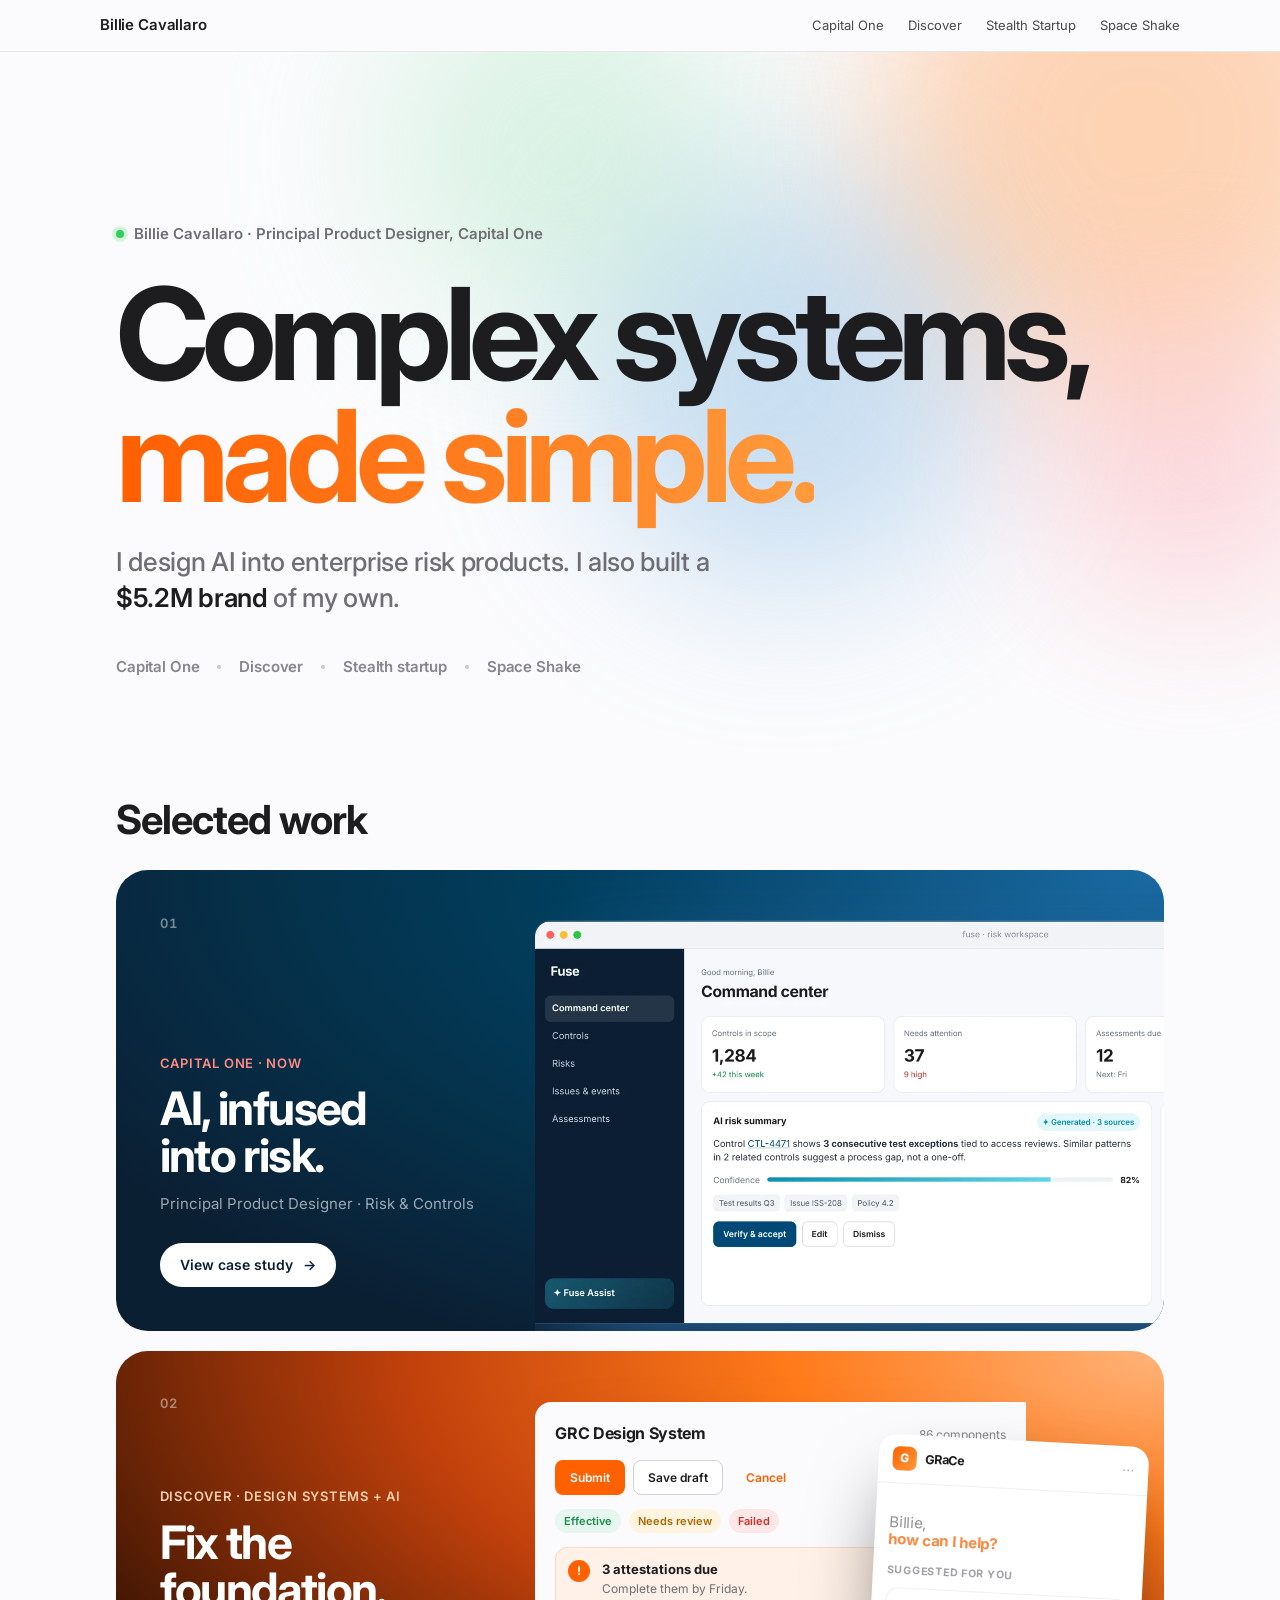
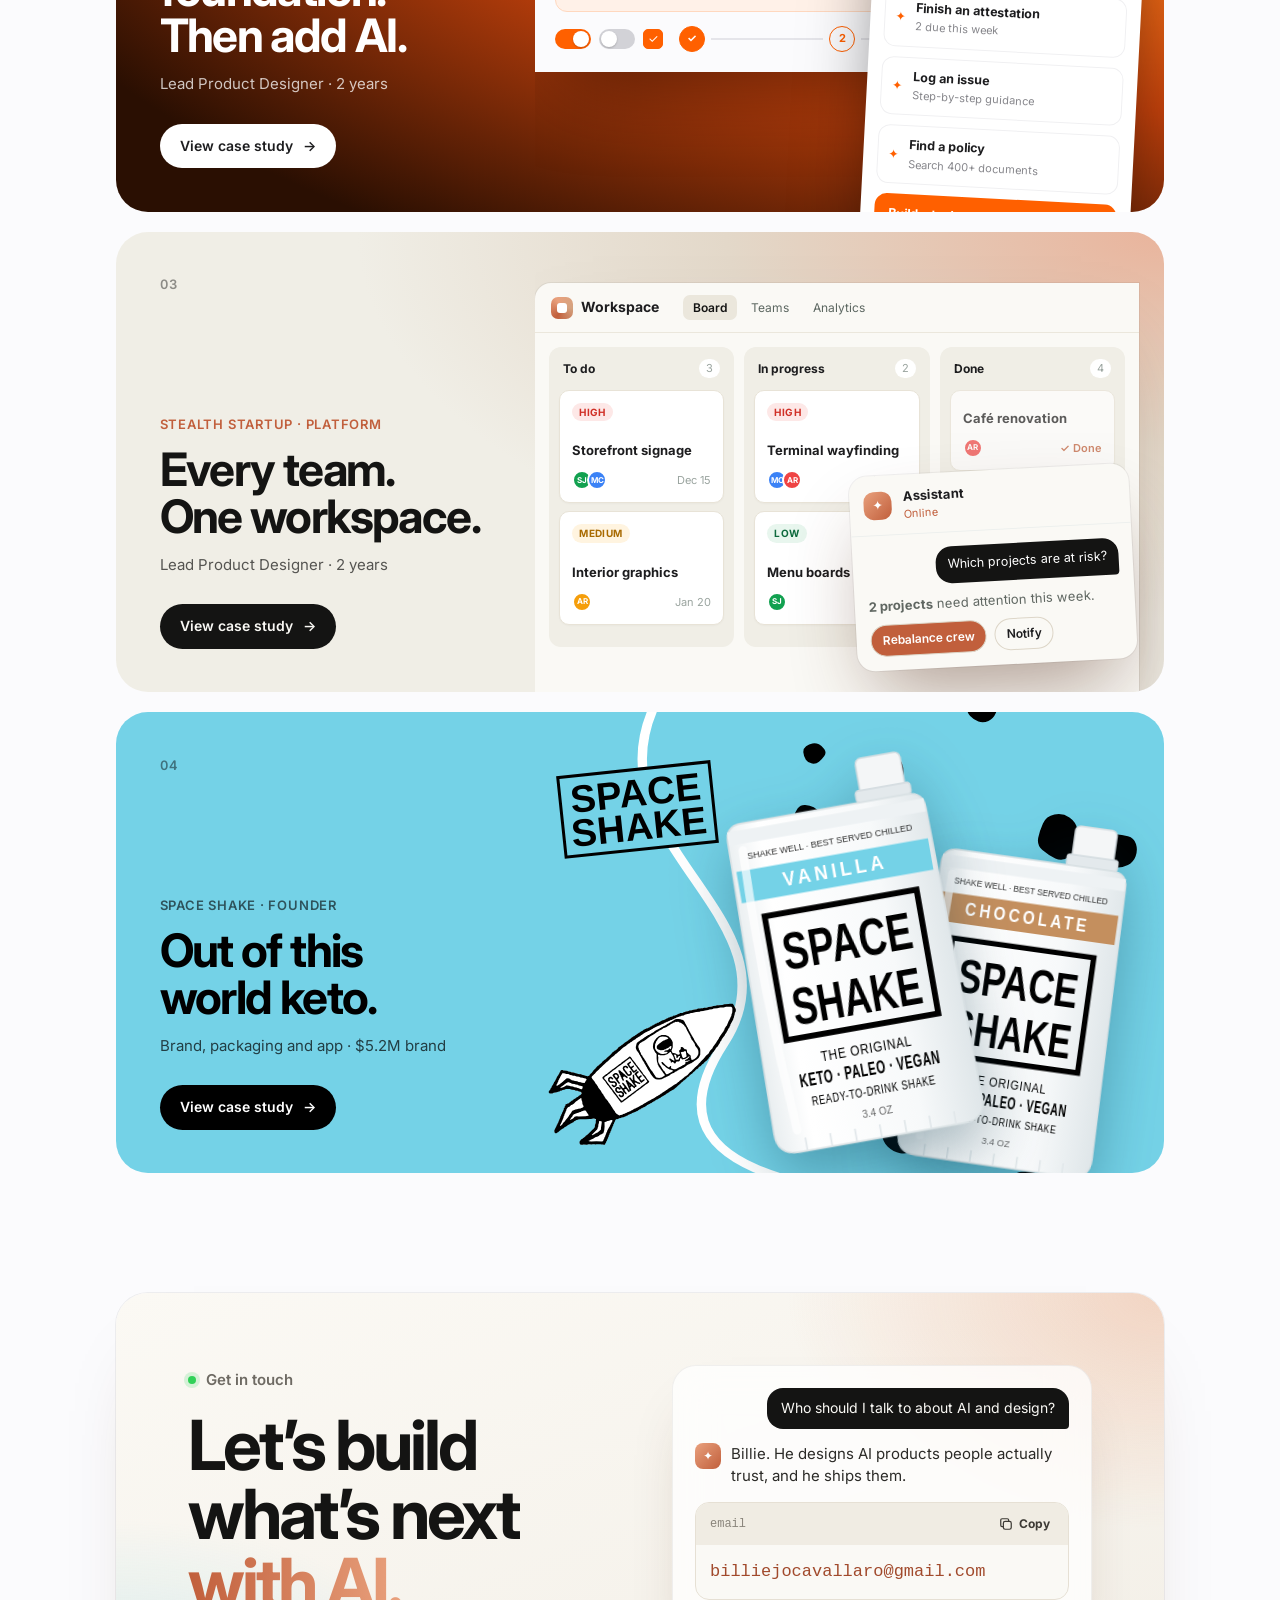
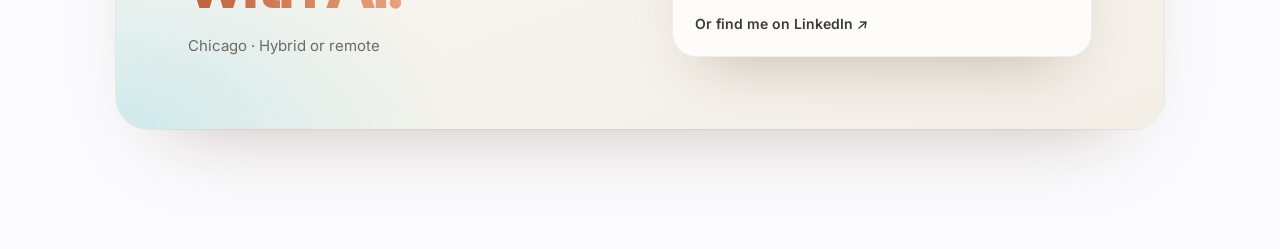
==== commit 0b355b5e: "Rebuild Stealth, Space Shake and Discover case studies with recreated visuals - Stealth: recreated p" ====
--- a/work/index.html
+++ b/work/index.html
@@ -8,9 +8,57 @@
 <link rel="preconnect" href="https://fonts.googleapis.com">
 <link rel="preconnect" href="https://fonts.gstatic.com" crossorigin>
 <link href="https://fonts.googleapis.com/css2?family=Inter:wght@400;500;600;700;800&family=Antonio:wght@600;700&display=swap" rel="stylesheet">
-<link rel="stylesheet" href="styles.css?v=f2d1703">
+<link rel="stylesheet" href="styles.css?v=3152831">
 <link rel="icon" type="image/svg+xml" href="img/favicon.svg">
 <link rel="apple-touch-icon" href="img/apple-touch-icon.png">
+<style id="contact-css">
+.hello{padding:120px 16px}
+.hello-card{border-radius:32px;background:radial-gradient(120% 140% at 100% 0%,#3a1a06 0%,#0b0b0c 55%);color:#f5f5f7;padding:clamp(36px,6vw,72px);display:flex;justify-content:space-between;align-items:flex-end;gap:32px;flex-wrap:wrap}
+.hello-card .who{color:#a1a1a6;margin-bottom:20px}
+.hello-card .hl{color:#a1a1a6;margin-top:16px;font-size:15px}
+.hello-btn{display:inline-flex;align-items:center;gap:12px;padding:18px 26px;border-radius:999px;background:#fff;color:#000;text-decoration:none;font-weight:600;font-size:16px;transition:transform .3s}
+.hello-btn:hover{transform:translateY(-2px)}
+.hello-btn i{font-style:normal}
+/* contact v2 */
+.hello-card{position:relative;overflow:hidden;align-items:center;display:grid;grid-template-columns:1fr 1fr;gap:clamp(32px,5vw,72px);background:radial-gradient(70% 90% at 100% 0%,rgba(46,196,224,.28),transparent 60%),radial-gradient(60% 80% at 0% 100%,rgba(255,122,26,.22),transparent 60%),#0b0b0c}
+.hello-l h2{font-size:clamp(40px,5.4vw,72px);letter-spacing:-.045em;line-height:1}
+.hello-l h2 span{background:linear-gradient(90deg,#ff7a1a,#ffb37a);-webkit-background-clip:text;background-clip:text;color:transparent}
+.hchat{background:rgba(255,255,255,.06);border:1px solid rgba(255,255,255,.1);border-radius:24px;padding:22px;backdrop-filter:blur(20px);display:flex;flex-direction:column;gap:14px}
+.hq{align-self:flex-end;background:rgba(255,255,255,.12);color:#f5f5f7;padding:10px 14px;border-radius:16px 16px 4px 16px;font-size:14px;max-width:85%}
+.ha{display:flex;gap:10px;align-items:flex-start}
+.hav{width:26px;height:26px;flex:none;border-radius:8px;background:linear-gradient(135deg,#2ec4e0,#0e8fb0);color:#fff;display:grid;place-items:center;font-size:12px}
+.ha p{font-size:15px;line-height:1.5;color:#e5e5ea}
+.hcode{border-radius:14px;overflow:hidden;border:1px solid rgba(255,255,255,.12);background:#000}
+.hcode-h{display:flex;justify-content:space-between;align-items:center;padding:8px 10px 8px 14px;background:rgba(255,255,255,.06);font:12px/1 ui-monospace,SFMono-Regular,Menlo,monospace;color:#a1a1a6}
+.copy{display:inline-flex;align-items:center;gap:6px;border:0;background:transparent;color:#d1d1d6;font:600 12px/1 var(--font);padding:6px 8px;border-radius:8px;cursor:pointer;transition:background .2s,color .2s}
+.copy:hover{background:rgba(255,255,255,.1);color:#fff}
+.copy svg{width:14px;height:14px;fill:none;stroke:currentColor;stroke-width:1.4}
+.copy.done{color:#30d158}
+.hcode code{display:block;padding:16px 14px;font:clamp(14px,1.5vw,17px)/1.3 ui-monospace,SFMono-Regular,Menlo,monospace;color:#79dcf0;user-select:all;white-space:nowrap;overflow-x:auto}
+.hli{font-size:14px;font-weight:600;color:#d1d1d6;text-decoration:none;align-self:flex-start}
+.hli:hover{color:#fff}
+@media (max-width:820px){.hello-card{grid-template-columns:1fr}}
+@media (max-width:420px){.hcode code{font-size:13px;padding:14px 12px}}
+
+
+/* contact: light elegant */
+section.hello .hello-card{background:radial-gradient(60% 90% at 100% 0%,rgba(233,161,125,.38),transparent 60%),radial-gradient(55% 80% at 0% 100%,rgba(116,210,231,.30),transparent 60%),linear-gradient(160deg,#fbf9f4,#f3efe7);color:#141413;box-shadow:0 0 0 1px rgba(20,20,19,.06),0 40px 80px -50px rgba(80,40,20,.35)}
+section.hello .hello-card .who{color:#6e6a63}
+section.hello .hello-l h2 span{background:linear-gradient(90deg,#c15f3c,#e9a17d);-webkit-background-clip:text;background-clip:text;color:transparent}
+section.hello .hello-card .hl{color:#6e6a63}
+section.hello .hchat{background:rgba(255,255,255,.75);border:1px solid rgba(20,20,19,.06);box-shadow:0 30px 60px -30px rgba(80,40,20,.3)}
+section.hello .hq{background:#141413;color:#faf9f5}
+section.hello .hav{background:linear-gradient(135deg,#e9a17d,#c15f3c)}
+section.hello .ha p{color:#2b2a27}
+section.hello .hcode{background:#faf9f5;border-color:#e6e0d4}
+section.hello .hcode-h{background:#f0ece3;color:#8a857c}
+section.hello .copy{color:#3d3a35}
+section.hello .copy:hover{background:#e6e0d4;color:#141413}
+section.hello .copy.done{color:#1a8f4b}
+section.hello .hcode code{color:#a14a2c}
+section.hello .hli{color:#3d3a35}
+section.hello .hli:hover{color:#c15f3c}
+</style>
 </head>
 <body>
 <nav class="nav" id="nav">
@@ -38,15 +86,95 @@
     </a>
     <a class="card t1 rv" href="discover.html">
       <div class="txt"><span class="no">02</span><div class="k">Discover · Design systems + AI</div><h3>Fix the foundation.<br>Then add AI.</h3><p>Lead Product Designer · 2 years</p><span class="cta">View case study <i aria-hidden="true">→</i></span></div>
-      <div class="pic"><img src="img/cs1-card.webp" alt="Process Central dashboard redesign" loading="eager"></div>
+      <div class="pic dscene" aria-hidden="true">
+        <div class="dsc-lib">
+          <div class="dl-h"><b>GRC Design System</b><span>86 components</span></div>
+          <div class="dsc-row"><span class="db pri">Submit</span><span class="db sec">Save draft</span><span class="db ghost">Cancel</span></div>
+          <div class="dsc-row"><span class="dt ok">Effective</span><span class="dt warn">Needs review</span><span class="dt bad">Failed</span></div>
+          <div class="dl-ban"><i>!</i><div><b>3 attestations due</b><span>Complete them by Friday.</span></div></div>
+          <div class="dsc-row"><span class="dsw on"></span><span class="dsw"></span><span class="dcb on">✓</span><div class="dl-step"><i class="d">✓</i><s></s><i class="a">2</i><s></s><i>3</i></div></div>
+        </div>
+        <div class="dsc-gp"><div class="gp ">
+      <div class="gp-h"><span class="gp-av">G</span><b>GRaCe</b><span class="gp-x">⋯</span></div>
+      <div class="gp-b">
+      <p class="gp-hi">Billie,<br><b>how can I help?</b></p>
+      <small class="gp-l">Suggested for you</small>
+      <div class="gp-sug"><i>✦</i><div><b>Finish an attestation</b><span>2 due this week</span></div></div>
+      <div class="gp-sug"><i>✦</i><div><b>Log an issue</b><span>Step-by-step guidance</span></div></div>
+      <div class="gp-sug"><i>✦</i><div><b>Find a policy</b><span>Search 400+ documents</span></div></div>
+      <div class="gp-cta"><span>Build a task</span><b>→</b></div>
+      <div class="gp-in"><span>Ask anything…</span><b>↑</b></div></div>
+    </div></div>
+      </div>
     </a>
     <a class="card t3 rv" href="stealth.html">
       <div class="txt"><span class="no">03</span><div class="k">Stealth startup · Platform</div><h3>Every team.<br>One workspace.</h3><p>Lead Product Designer · 2 years</p><span class="cta">View case study <i aria-hidden="true">→</i></span></div>
-      <div class="pic"><img src="img/cs3-analytics.webp" alt="Company analytics dashboard" loading="eager"></div>
+      <div class="pic gscene" aria-hidden="true">
+        <div class="gsc-board">
+          <div class="gsc-top"><span class="g-mark"></span><b>Workspace</b><span class="gsc-nav"><i class="on">Board</i><i>Teams</i><i>Analytics</i></span></div>
+          <div class="gsc-cols">
+            <div class="g-col"><div class="g-ch"><b>To do</b><em>3</em></div>
+              <div class="g-card"><span class="pr hi">High</span><b>Storefront signage</b><div class="g-cf"><span class="avs"><i style="--c:#12a150">SJ</i><i style="--c:#3b82f6">MC</i></span><em>Dec 15</em></div></div>
+              <div class="g-card"><span class="pr md">Medium</span><b>Interior graphics</b><div class="g-cf"><span class="avs"><i style="--c:#f59e0b">AR</i></span><em>Jan 20</em></div></div></div>
+            <div class="g-col"><div class="g-ch"><b>In progress</b><em>2</em></div>
+              <div class="g-card gsc-move"><span class="pr hi">High</span><b>Terminal wayfinding</b><div class="g-cf"><span class="avs"><i style="--c:#3b82f6">MC</i><i style="--c:#ef4444">AR</i></span><em>Dec 10</em></div></div>
+              <div class="g-card"><span class="pr lo">Low</span><b>Menu boards</b><div class="g-cf"><span class="avs"><i style="--c:#12a150">SJ</i></span><em>Dec 5</em></div></div></div>
+            <div class="g-col"><div class="g-ch"><b>Done</b><em>4</em></div>
+              <div class="g-card done"><b>Café renovation</b><div class="g-cf"><span class="avs"><i style="--c:#ef4444">AR</i></span><em class="ok">✓ Done</em></div></div></div>
+          </div>
+        </div>
+        <div class="gsc-chat">
+          <div class="gc-h"><span class="gc-av">✦</span><div><b>Assistant</b><small>Online</small></div></div>
+          <div class="gsc-b"><div class="gc-u">Which projects are at risk?</div>
+          <p><b>2 projects</b> need attention this week.</p>
+          <div class="gc-next"><span class="go">Rebalance crew</span><span>Notify</span></div></div>
+        </div>
+      </div>
     </a>
     <a class="card t4 rv" href="spaceshake.html">
       <div class="txt"><span class="no">04</span><div class="k">Space Shake · Founder</div><h3>Out of this<br>world keto.</h3><p>Brand, packaging and app · $5.2M brand</p><span class="cta">View case study <i aria-hidden="true">→</i></span></div>
-      <div class="pic"><img src="img/ss-cover.webp" alt="Space Shake logo and pouch" loading="eager"></div>
+      <div class="pic sscene" aria-hidden="true">
+        <svg class="sc-sq" viewBox="0 0 600 500" preserveAspectRatio="none"><path d="M120 -20 C 40 140, 260 220, 180 360 S 260 520, 420 540" fill="none" stroke="#fff" stroke-width="9" stroke-linecap="round"/></svg>
+        <svg class="s4-blobs" viewBox="0 0 520 620"><path d="M186.2,100.6Q185.2,107.6 178.6,110.8Q172.0,114.0 165.5,111.8Q159.0,109.7 153.5,105.3Q148.0,100.9 149.5,94.1Q151.0,87.2 154.4,81.2Q157.8,75.2 164.7,75.1Q171.7,75.0 177.3,78.2Q182.9,81.4 185.0,87.4Q187.2,93.5 186.2,100.6Z M229.6,516.1Q229.0,519.6 225.9,522.0Q222.8,524.3 219.1,523.1Q215.4,521.9 213.4,519.0Q211.3,516.1 210.4,512.3Q209.5,508.6 212.9,506.7Q216.3,504.9 219.5,503.1Q222.8,501.3 225.5,503.8Q228.2,506.4 229.2,509.5Q230.3,512.6 229.6,516.1Z M87.8,77.2Q84.9,81.3 81.2,84.4Q77.6,87.5 72.5,86.7Q67.5,86.0 64.8,81.9Q62.1,77.7 61.7,72.9Q61.3,68.1 65.1,65.2Q68.8,62.3 73.0,61.6Q77.2,60.8 81.1,62.7Q85.0,64.7 87.9,68.8Q90.8,73.0 87.8,77.2Z M366.7,269.7Q364.7,274.3 360.4,276.4Q356.2,278.5 351.0,278.6Q345.9,278.8 342.6,274.6Q339.4,270.4 340.3,265.5Q341.3,260.6 343.9,256.4Q346.4,252.3 351.4,251.5Q356.3,250.8 361.3,252.7Q366.2,254.7 367.4,259.9Q368.7,265.1 366.7,269.7Z M402.7,187.5Q400.7,196.5 392.7,202.7Q384.7,209.0 375.6,204.8Q366.5,200.7 359.5,194.5Q352.5,188.3 354.3,179.2Q356.2,170.1 360.2,161.3Q364.2,152.4 374.5,150.2Q384.7,148.0 393.2,153.8Q401.8,159.7 403.2,169.1Q404.6,178.5 402.7,187.5Z M475.7,202.0Q473.0,209.4 466.1,212.9Q459.1,216.5 450.9,216.3Q442.8,216.2 436.9,209.7Q431.1,203.3 432.6,195.1Q434.2,186.9 438.8,180.4Q443.4,174.0 451.0,174.6Q458.6,175.3 466.1,177.2Q473.6,179.1 476.1,186.8Q478.5,194.5 475.7,202.0Z M357.7,623.6Q355.2,631.4 348.2,636.7Q341.1,641.9 333.4,638.2Q325.7,634.4 319.4,629.3Q313.0,624.3 314.1,616.1Q315.2,608.0 320.3,602.2Q325.4,596.4 332.8,595.3Q340.3,594.2 348.9,596.2Q357.5,598.1 358.8,606.9Q360.1,615.7 357.7,623.6Z M81.6,158.0Q78.0,162.5 74.0,165.8Q70.0,169.1 64.5,168.4Q59.1,167.7 54.7,163.7Q50.3,159.7 50.5,153.6Q50.6,147.5 54.5,142.7Q58.3,138.0 64.1,138.4Q69.9,138.7 74.6,141.1Q79.3,143.4 82.2,148.5Q85.2,153.5 81.6,158.0Z M208.9,556.4Q206.0,564.5 198.5,569.1Q191.1,573.7 182.3,572.1Q173.6,570.6 166.9,564.2Q160.2,557.8 159.8,548.0Q159.3,538.3 166.4,531.9Q173.5,525.6 182.1,525.1Q190.7,524.7 199.2,527.6Q207.6,530.5 209.7,539.4Q211.7,548.2 208.9,556.4Z M217.7,360.2Q213.6,369.3 205.4,374.5Q197.1,379.8 187.1,378.3Q177.2,376.8 173.2,368.1Q169.2,359.4 165.8,349.9Q162.3,340.3 169.5,332.5Q176.7,324.7 187.1,322.5Q197.5,320.3 206.5,325.8Q215.5,331.4 218.6,341.3Q221.8,351.1 217.7,360.2Z M212.5,250.1Q210.6,252.9 208.1,254.4Q205.5,255.9 202.5,255.5Q199.5,255.2 197.6,252.8Q195.6,250.4 195.4,247.3Q195.1,244.1 197.4,242.0Q199.7,239.9 202.6,239.5Q205.5,239.1 208.2,240.4Q210.9,241.6 212.6,244.5Q214.4,247.4 212.5,250.1Z M60.7,228.2Q59.3,231.0 56.7,231.8Q54.0,232.7 51.5,232.4Q48.9,232.1 47.1,230.1Q45.3,228.1 45.3,225.4Q45.3,222.7 47.2,220.9Q49.1,219.1 51.7,217.7Q54.4,216.4 57.2,217.8Q60.1,219.3 61.1,222.4Q62.0,225.4 60.7,228.2Z M250.0,302.9Q249.3,305.8 246.6,307.3Q243.9,308.7 240.4,308.9Q237.0,309.1 235.6,306.0Q234.2,302.9 234.4,300.0Q234.6,297.2 235.7,293.8Q236.8,290.5 240.4,290.5Q244.0,290.4 246.4,292.5Q248.9,294.5 249.8,297.2Q250.7,300.0 250.0,302.9Z M301.5,23.6Q298.7,30.4 292.3,33.5Q286.0,36.6 279.8,34.3Q273.6,32.0 269.5,27.5Q265.3,23.0 265.9,17.0Q266.4,10.9 269.3,4.9Q272.1,-1.1 279.0,-1.6Q285.8,-2.2 292.0,0.7Q298.3,3.5 301.3,10.1Q304.3,16.8 301.5,23.6Z M196.5,147.2Q192.7,156.2 184.5,160.7Q176.2,165.3 166.9,163.7Q157.7,162.1 151.9,154.8Q146.1,147.5 148.0,139.0Q149.9,130.4 154.3,123.4Q158.8,116.4 167.2,115.6Q175.6,114.7 181.7,119.6Q187.8,124.5 194.1,131.4Q200.3,138.3 196.5,147.2Z M27.4,178.1Q26.1,183.0 21.5,184.6Q16.8,186.1 11.9,186.2Q7.0,186.3 3.6,182.4Q0.2,178.5 0.2,173.3Q0.3,168.1 4.2,165.1Q8.2,162.2 12.4,161.7Q16.6,161.3 20.2,163.4Q23.8,165.4 26.2,169.3Q28.6,173.2 27.4,178.1Z" fill="#000"/></svg>
+        <div class="sc-logo"><span class="ssl"><span>SPACE</span><span>SHAKE</span></span></div>
+        <div class="s4-p p1"><svg class="pouch" viewBox="0 0 300 470" style="--tilt:-10deg" aria-hidden="true">
+  <defs><linearGradient id="cpgV" x1="0" x2="1"><stop offset="0" stop-color="#e9eef0"/><stop offset=".18" stop-color="#fff"/><stop offset=".7" stop-color="#f7f9fa"/><stop offset="1" stop-color="#dfe6e9"/></linearGradient></defs>
+  <rect x="196" y="6" width="54" height="46" rx="7" fill="#f4f6f7" stroke="#d5dde1" stroke-width="2"/>
+  <rect x="190" y="44" width="66" height="14" rx="4" fill="#e3e9ec" stroke="#d5dde1" stroke-width="2"/>
+  <path d="M30 78 Q30 58 50 58 L250 58 Q270 58 270 78 L276 430 Q276 456 250 456 L50 456 Q24 456 24 430 Z" fill="url(#cpgV)" stroke="#d9e1e4" stroke-width="2"/>
+  <rect x="31" y="66" width="238" height="16" fill="#eef2f4"/>
+  <path d="M60 456 L60 440 M90 456 L90 440 M120 456 L120 440 M150 456 L150 440 M180 456 L180 440 M210 456 L210 440 M240 456 L240 440" stroke="#e1e7ea" stroke-width="2"/>
+  <text x="150" y="102" text-anchor="middle" font-family="Antonio,Arial Narrow,sans-serif" font-size="11" textLength="200" lengthAdjust="spacingAndGlyphs" fill="#000" opacity=".8">SHAKE WELL · BEST SERVED CHILLED</text>
+  <rect x="34" y="114" width="232" height="38" fill="#74d2e7"/>
+  <text x="150" y="141" text-anchor="middle" font-family="Antonio,Arial Narrow,sans-serif" font-weight="700" font-size="24" letter-spacing="5" fill="#fff" textLength="126" lengthAdjust="spacingAndGlyphs">VANILLA</text>
+  <rect x="58" y="172" width="184" height="150" fill="none" stroke="#000" stroke-width="7"/>
+  <text x="150" y="240" text-anchor="middle" font-family="Antonio,Arial Narrow,sans-serif" font-weight="600" font-size="62" fill="#000" textLength="156" lengthAdjust="spacingAndGlyphs">SPACE</text>
+  <text x="150" y="306" text-anchor="middle" font-family="Antonio,Arial Narrow,sans-serif" font-weight="600" font-size="62" fill="#000" textLength="156" lengthAdjust="spacingAndGlyphs">SHAKE</text>
+  <text x="150" y="354" text-anchor="middle" font-family="Antonio,Arial Narrow,sans-serif" font-size="17" letter-spacing="1" fill="#000" textLength="110" lengthAdjust="spacingAndGlyphs">THE ORIGINAL</text>
+  <text x="150" y="380" text-anchor="middle" font-family="Antonio,Arial Narrow,sans-serif" font-weight="600" font-size="21" letter-spacing="1" fill="#000" textLength="170" lengthAdjust="spacingAndGlyphs">KETO · PALEO · VEGAN</text>
+  <text x="150" y="404" text-anchor="middle" font-family="Antonio,Arial Narrow,sans-serif" font-size="15" letter-spacing="1" fill="#000" textLength="150" lengthAdjust="spacingAndGlyphs">READY-TO-DRINK SHAKE</text>
+  <text x="150" y="430" text-anchor="middle" font-family="Antonio,Arial Narrow,sans-serif" font-size="12" fill="#000" opacity=".6">3.4 OZ</text>
+  <path d="M46 90 Q40 260 52 430" stroke="#fff" stroke-width="10" opacity=".7" fill="none" stroke-linecap="round"/>
+</svg></div><div class="s4-p p2"><svg class="pouch" viewBox="0 0 300 470" style="--tilt:8deg" aria-hidden="true">
+  <defs><linearGradient id="cpgC" x1="0" x2="1"><stop offset="0" stop-color="#e9eef0"/><stop offset=".18" stop-color="#fff"/><stop offset=".7" stop-color="#f7f9fa"/><stop offset="1" stop-color="#dfe6e9"/></linearGradient></defs>
+  <rect x="196" y="6" width="54" height="46" rx="7" fill="#f4f6f7" stroke="#d5dde1" stroke-width="2"/>
+  <rect x="190" y="44" width="66" height="14" rx="4" fill="#e3e9ec" stroke="#d5dde1" stroke-width="2"/>
+  <path d="M30 78 Q30 58 50 58 L250 58 Q270 58 270 78 L276 430 Q276 456 250 456 L50 456 Q24 456 24 430 Z" fill="url(#cpgC)" stroke="#d9e1e4" stroke-width="2"/>
+  <rect x="31" y="66" width="238" height="16" fill="#eef2f4"/>
+  <path d="M60 456 L60 440 M90 456 L90 440 M120 456 L120 440 M150 456 L150 440 M180 456 L180 440 M210 456 L210 440 M240 456 L240 440" stroke="#e1e7ea" stroke-width="2"/>
+  <text x="150" y="102" text-anchor="middle" font-family="Antonio,Arial Narrow,sans-serif" font-size="11" textLength="200" lengthAdjust="spacingAndGlyphs" fill="#000" opacity=".8">SHAKE WELL · BEST SERVED CHILLED</text>
+  <rect x="34" y="114" width="232" height="38" fill="#c48f5e"/>
+  <text x="150" y="141" text-anchor="middle" font-family="Antonio,Arial Narrow,sans-serif" font-weight="700" font-size="24" letter-spacing="5" fill="#fff" textLength="162" lengthAdjust="spacingAndGlyphs">CHOCOLATE</text>
+  <rect x="58" y="172" width="184" height="150" fill="none" stroke="#000" stroke-width="7"/>
+  <text x="150" y="240" text-anchor="middle" font-family="Antonio,Arial Narrow,sans-serif" font-weight="600" font-size="62" fill="#000" textLength="156" lengthAdjust="spacingAndGlyphs">SPACE</text>
+  <text x="150" y="306" text-anchor="middle" font-family="Antonio,Arial Narrow,sans-serif" font-weight="600" font-size="62" fill="#000" textLength="156" lengthAdjust="spacingAndGlyphs">SHAKE</text>
+  <text x="150" y="354" text-anchor="middle" font-family="Antonio,Arial Narrow,sans-serif" font-size="17" letter-spacing="1" fill="#000" textLength="110" lengthAdjust="spacingAndGlyphs">THE ORIGINAL</text>
+  <text x="150" y="380" text-anchor="middle" font-family="Antonio,Arial Narrow,sans-serif" font-weight="600" font-size="21" letter-spacing="1" fill="#000" textLength="170" lengthAdjust="spacingAndGlyphs">KETO · PALEO · VEGAN</text>
+  <text x="150" y="404" text-anchor="middle" font-family="Antonio,Arial Narrow,sans-serif" font-size="15" letter-spacing="1" fill="#000" textLength="150" lengthAdjust="spacingAndGlyphs">READY-TO-DRINK SHAKE</text>
+  <text x="150" y="430" text-anchor="middle" font-family="Antonio,Arial Narrow,sans-serif" font-size="12" fill="#000" opacity=".6">3.4 OZ</text>
+  <path d="M46 90 Q40 260 52 430" stroke="#fff" stroke-width="10" opacity=".7" fill="none" stroke-linecap="round"/>
+</svg></div><div class="s4-rocket"><svg xmlns="http://www.w3.org/2000/svg" viewBox="0 0 2093 1581"><path class="fill" fill="#fff" d="M2059,24 L2048,11 L2019,10 L2003,14 L1956,16 L1935,24 L1890,26 L1861,33 L1833,35 L1822,40 L1784,45 L1757,54 L1734,55 L1689,64 L1667,64 L1652,70 L1613,76 L1600,82 L1570,86 L1557,93 L1530,95 L1495,112 L1469,114 L1459,121 L1443,124 L1433,131 L1421,134 L1412,141 L1393,143 L1381,151 L1364,155 L1329,171 L1316,173 L1290,190 L1272,194 L1262,201 L1253,203 L1246,210 L1195,232 L1151,259 L1138,263 L1117,278 L1096,282 L1090,288 L1074,293 L1052,309 L1027,321 L1019,329 L995,342 L977,358 L936,381 L880,426 L856,440 L827,465 L817,469 L781,497 L752,526 L744,529 L729,544 L721,547 L695,576 L552,702 L453,811 L434,813 L414,810 L401,803 L377,800 L366,792 L332,790 L319,784 L294,779 L283,772 L260,771 L247,764 L230,762 L209,753 L179,752 L160,745 L150,746 L139,755 L124,789 L100,824 L85,859 L70,879 L57,909 L41,931 L27,962 L11,982 L12,995 L21,1001 L45,1001 L62,993 L92,989 L110,982 L126,980 L134,973 L147,971 L159,964 L181,960 L193,954 L243,953 L265,960 L296,964 L309,971 L331,973 L345,981 L357,983 L368,995 L369,1010 L358,1025 L348,1029 L331,1045 L319,1049 L300,1065 L291,1068 L231,1114 L196,1129 L186,1159 L178,1170 L175,1188 L139,1262 L136,1280 L120,1310 L117,1325 L109,1335 L107,1345 L100,1354 L97,1366 L72,1415 L73,1431 L83,1443 L96,1441 L141,1405 L167,1391 L197,1367 L208,1363 L227,1348 L262,1328 L276,1324 L294,1308 L303,1305 L314,1296 L353,1288 L475,1286 L503,1279 L515,1280 L522,1283 L532,1297 L532,1330 L523,1357 L519,1383 L511,1394 L449,1453 L364,1523 L356,1532 L351,1544 L353,1558 L366,1570 L575,1564 L629,1570 L652,1527 L664,1491 L671,1481 L673,1467 L680,1458 L683,1445 L701,1409 L703,1397 L720,1362 L732,1326 L744,1300 L755,1289 L776,1285 L815,1269 L835,1266 L848,1259 L863,1256 L871,1249 L883,1246 L891,1239 L903,1236 L932,1219 L944,1217 L956,1209 L972,1206 L979,1200 L992,1196 L1012,1181 L1062,1156 L1097,1132 L1130,1117 L1203,1071 L1213,1068 L1268,1033 L1298,1018 L1315,1003 L1339,990 L1358,974 L1390,960 L1763,634 L1795,595 L1826,546 L1853,516 L1864,496 L1883,478 L1895,454 L1902,447 L1911,425 L1922,413 L1934,389 L1981,322 L1996,290 L2011,269 L2012,262 L2020,250 L2024,233 L2040,210 L2042,200 L2053,182 L2070,124 L2070,112 L2080,94 L2083,77 L2080,65Z"/><path class="ink" fill="currentColor" fill-rule="evenodd" d="M682,821 L667,836 L667,864 L675,874 L689,886 L714,887 L731,885 L741,888 L745,893 L747,902 L745,912 L742,915 L730,916 L721,906 L709,905 L706,908 L706,915 L717,927 L727,934 L738,935 L745,933 L756,925 L764,913 L765,900 L763,889 L753,876 L739,867 L700,869 L691,866 L686,861 L683,854 L685,842 L689,838 L701,838 L711,848 L722,847 L725,840 L713,826 L702,819 L690,818Z M952,795 L944,795 L940,803 L941,853 L938,856 L934,855 L931,848 L915,828 L906,825 L900,831 L900,835 L903,843 L911,850 L913,855 L929,873 L933,882 L941,890 L943,896 L961,918 L962,921 L959,924 L955,923 L952,917 L945,915 L940,908 L935,906 L928,898 L923,896 L915,888 L908,884 L879,858 L868,855 L863,859 L862,865 L865,874 L871,883 L874,896 L882,908 L884,919 L892,932 L894,942 L901,952 L902,963 L899,966 L894,963 L892,956 L884,949 L863,918 L846,899 L842,892 L831,884 L826,885 L822,893 L826,901 L833,908 L834,912 L841,918 L843,923 L850,931 L841,944 L834,945 L829,943 L801,907 L795,907 L791,913 L792,922 L803,939 L802,943 L798,943 L792,936 L788,936 L777,931 L771,931 L756,936 L753,942 L747,947 L745,952 L746,973 L761,993 L777,1000 L787,1000 L801,996 L812,996 L824,1006 L826,1010 L826,1020 L820,1026 L816,1027 L807,1025 L798,1016 L790,1015 L785,1019 L785,1028 L787,1032 L790,1033 L799,1043 L807,1045 L822,1045 L833,1040 L842,1029 L844,1019 L844,997 L848,997 L858,1010 L864,1013 L870,1013 L872,1011 L872,999 L855,978 L846,961 L850,957 L857,953 L868,955 L881,971 L885,979 L896,990 L899,990 L908,980 L908,976 L905,973 L906,969 L911,975 L914,976 L921,974 L923,971 L921,953 L914,943 L914,938 L923,927 L928,925 L937,928 L944,936 L956,945 L965,942 L966,936 L969,932 L976,932 L981,927 L983,919 L980,913 L972,904 L970,899 L963,893 L963,885 L966,881 L975,886 L987,889 L996,895 L1007,897 L1015,901 L1025,893 L1025,890 L1020,886 L1012,883 L1006,878 L995,876 L984,868 L971,864 L962,856 L960,850 L956,804Z M835,985 L839,985 L842,989 L842,994 L840,996 L838,996 L834,991Z M834,982 L832,984 L825,984 L812,977 L803,977 L785,983 L778,983 L765,972 L763,959 L770,949 L776,949 L789,959 L798,962 L802,959 L806,948 L810,947 L830,972Z M902,908 L904,906 L908,906 L911,908 L912,913 L906,916 L903,914Z M738,779 L719,793 L715,804 L722,812 L728,824 L744,841 L766,873 L773,879 L775,885 L785,896 L792,897 L798,893 L798,889 L792,877 L787,873 L782,863 L773,853 L774,844 L784,834 L789,821 L790,813 L786,806 L782,793 L766,779 L759,777 L746,777Z M750,793 L760,796 L773,811 L771,822 L762,829 L757,829 L748,820 L743,810 L737,805 L737,802Z M990,758 L983,766 L975,769 L967,779 L963,780 L960,795 L969,800 L992,834 L999,841 L1002,847 L1009,853 L1023,874 L1029,879 L1031,885 L1039,885 L1058,869 L1068,864 L1075,852 L1067,846 L1063,846 L1055,850 L1046,858 L1037,859 L1030,854 L1028,849 L1022,844 L1019,832 L1039,815 L1040,810 L1038,804 L1035,801 L1030,802 L1016,810 L1008,817 L1004,817 L993,806 L989,798 L984,794 L984,791 L988,785 L1001,774 L1008,765 L1008,762 L1000,758Z M789,743 L784,747 L781,753 L786,771 L793,782 L797,795 L803,803 L806,815 L813,824 L815,836 L822,846 L827,861 L837,864 L841,860 L842,850 L833,834 L833,824 L838,818 L849,815 L858,820 L865,828 L876,834 L880,833 L884,826 L884,821 L871,808 L866,806 L850,791 L841,786 L823,769 L817,766 L801,750 L795,748Z M839,702 L834,708 L828,723 L835,747 L852,765 L864,785 L871,791 L873,796 L884,806 L900,809 L917,805 L926,795 L931,786 L929,769 L920,754 L915,752 L907,755 L904,763 L912,774 L913,783 L908,789 L897,792 L884,783 L881,776 L873,767 L872,763 L855,744 L850,733 L845,727 L846,721 L856,712 L860,712 L867,716 L877,727 L880,727 L889,718 L890,713 L883,708 L880,702 L867,697 L856,696Z M907,651 L878,674 L877,678 L880,686 L893,703 L894,708 L901,712 L903,718 L910,724 L924,746 L931,752 L932,757 L941,765 L944,772 L950,775 L956,775 L963,769 L970,768 L971,764 L975,760 L981,759 L985,752 L989,749 L990,743 L984,738 L975,739 L965,748 L957,752 L948,748 L934,730 L932,724 L955,705 L952,695 L946,691 L939,698 L932,701 L928,705 L922,707 L916,706 L902,688 L901,682 L905,674 L914,669 L920,663 L922,654 L918,649Z M909,593 L904,594 L899,600 L894,602 L872,621 L855,632 L848,639 L839,643 L831,651 L826,653 L816,661 L811,668 L787,683 L782,689 L775,692 L770,698 L763,701 L748,712 L743,718 L736,721 L731,727 L708,742 L702,749 L698,750 L679,766 L671,770 L652,787 L647,789 L623,808 L619,809 L613,816 L606,820 L603,832 L610,843 L635,872 L656,903 L674,925 L678,933 L684,938 L686,943 L713,975 L717,984 L723,989 L727,998 L742,1014 L747,1023 L753,1027 L756,1034 L762,1040 L765,1048 L773,1055 L776,1062 L782,1067 L796,1088 L802,1093 L805,1100 L809,1104 L820,1105 L834,1094 L839,1092 L845,1085 L855,1080 L873,1065 L878,1063 L884,1056 L892,1052 L898,1046 L919,1032 L937,1016 L945,1012 L951,1006 L960,1002 L963,997 L968,995 L978,985 L1011,963 L1015,958 L1022,955 L1033,945 L1038,943 L1043,937 L1048,935 L1054,928 L1076,914 L1081,908 L1088,905 L1094,898 L1102,895 L1110,887 L1116,884 L1123,874 L1123,871 L1117,862 L1102,846 L1079,811 L1062,793 L1053,781 L1049,772 L1041,765 L1038,758 L1021,738 L1008,718 L1003,714 L989,693 L982,687 L969,666 L934,623 L929,613 L923,608 L921,603Z M909,614 L920,626 L922,631 L941,654 L963,686 L969,691 L973,699 L980,705 L994,727 L999,731 L1002,738 L1010,744 L1012,750 L1017,754 L1022,763 L1047,794 L1052,804 L1069,822 L1070,826 L1089,850 L1090,854 L1098,861 L1101,872 L1075,896 L1069,898 L1047,916 L1041,918 L1024,934 L1009,945 L1005,946 L985,963 L977,967 L960,982 L952,986 L947,992 L936,998 L931,1004 L924,1007 L919,1013 L886,1035 L868,1052 L852,1063 L846,1065 L840,1072 L835,1074 L828,1081 L818,1085 L806,1076 L802,1068 L785,1050 L772,1029 L766,1024 L763,1017 L756,1011 L742,989 L735,983 L724,966 L718,961 L713,951 L705,943 L703,938 L687,921 L685,915 L678,908 L673,899 L667,894 L664,887 L658,882 L656,876 L647,866 L644,859 L628,843 L622,832 L632,819 L652,806 L669,791 L677,787 L699,769 L704,767 L720,752 L735,741 L743,738 L775,711 L812,686 L815,682 L831,671 L839,662 L848,659 L854,652 L860,649 L867,642 L874,639 L895,621 L899,620 L905,614Z M1499,190 L1484,186 L1471,180 L1451,177 L1428,177 L1415,179 L1408,182 L1404,187 L1397,190 L1390,197 L1380,200 L1371,208 L1362,211 L1355,217 L1347,219 L1337,227 L1326,231 L1309,245 L1298,249 L1289,256 L1278,259 L1269,266 L1259,269 L1253,275 L1241,279 L1234,286 L1226,289 L1219,295 L1208,298 L1197,306 L1189,309 L1170,324 L1144,338 L1138,344 L1131,346 L1120,354 L1112,356 L1101,364 L1090,368 L1084,374 L1078,376 L1069,384 L1062,387 L1040,404 L1035,406 L1015,423 L1006,427 L994,436 L983,450 L974,488 L975,503 L983,525 L1008,558 L1013,571 L1019,578 L1023,589 L1029,595 L1030,600 L1039,613 L1051,639 L1058,646 L1062,656 L1067,661 L1072,673 L1079,683 L1080,688 L1087,696 L1091,707 L1097,714 L1102,727 L1107,732 L1110,740 L1126,762 L1139,787 L1169,826 L1179,836 L1196,845 L1219,849 L1237,849 L1261,846 L1270,840 L1283,835 L1290,829 L1303,827 L1309,821 L1325,816 L1332,811 L1343,807 L1366,789 L1375,786 L1383,780 L1396,776 L1402,771 L1411,767 L1417,761 L1429,756 L1436,750 L1443,748 L1450,742 L1471,731 L1487,728 L1495,722 L1505,718 L1514,711 L1523,707 L1527,702 L1554,683 L1566,679 L1577,672 L1590,668 L1596,662 L1618,649 L1623,643 L1633,639 L1641,632 L1650,628 L1670,611 L1679,597 L1681,587 L1687,579 L1689,573 L1690,526 L1688,508 L1679,492 L1670,481 L1669,477 L1661,470 L1648,446 L1633,428 L1629,418 L1623,411 L1619,398 L1614,392 L1608,379 L1603,374 L1601,367 L1595,360 L1589,346 L1584,342 L1580,329 L1573,321 L1571,313 L1564,304 L1561,293 L1555,285 L1550,272 L1544,266 L1539,253 L1534,248 L1531,238 L1523,227 L1521,218 L1511,203Z M1398,573 L1411,572 L1421,580 L1424,587 L1425,607 L1429,611 L1433,610 L1440,604 L1447,592 L1463,587 L1466,589 L1464,599 L1456,609 L1452,624 L1449,628 L1442,631 L1426,631 L1420,629 L1416,625 L1413,612 L1407,602 L1404,589 L1396,578Z M1571,596 L1562,608 L1554,613 L1548,620 L1539,623 L1523,632 L1521,635 L1523,643 L1528,647 L1537,642 L1555,640 L1563,632 L1569,632 L1572,635 L1568,641 L1560,642 L1556,648 L1550,651 L1536,653 L1532,657 L1523,661 L1520,666 L1526,674 L1524,678 L1514,682 L1504,689 L1494,692 L1485,699 L1475,702 L1470,707 L1455,713 L1452,717 L1438,722 L1434,727 L1412,735 L1397,734 L1370,727 L1367,724 L1365,717 L1367,704 L1362,699 L1357,700 L1348,711 L1340,716 L1333,710 L1329,709 L1322,701 L1318,700 L1309,693 L1271,654 L1260,654 L1259,666 L1264,671 L1268,679 L1289,697 L1295,700 L1310,715 L1322,721 L1327,728 L1340,731 L1348,739 L1368,742 L1375,747 L1386,750 L1389,753 L1386,757 L1377,761 L1372,766 L1360,770 L1353,776 L1343,780 L1337,785 L1321,791 L1312,790 L1307,786 L1304,778 L1298,771 L1294,760 L1278,745 L1275,738 L1269,732 L1254,704 L1249,699 L1245,690 L1239,685 L1235,674 L1229,668 L1222,645 L1224,603 L1221,592 L1220,578 L1223,575 L1233,574 L1244,579 L1257,581 L1290,580 L1305,573 L1323,569 L1335,561 L1339,555 L1356,544 L1361,544 L1364,547 L1367,557 L1373,563 L1376,571 L1383,578 L1386,590 L1393,597 L1396,617 L1402,629 L1403,637 L1400,641 L1391,639 L1384,633 L1377,630 L1370,623 L1352,614 L1348,615 L1346,629 L1362,644 L1363,647 L1361,655 L1364,659 L1373,660 L1379,656 L1389,656 L1399,669 L1410,672 L1414,668 L1422,654 L1427,650 L1434,648 L1450,648 L1460,644 L1464,636 L1465,618 L1469,613 L1478,612 L1484,622 L1488,626 L1492,626 L1496,624 L1524,620 L1530,614 L1541,610 L1565,592Z M1524,534 L1530,539 L1534,572 L1538,587 L1532,598 L1528,601 L1523,602 L1510,610 L1498,610 L1494,606 L1487,591 L1482,568 L1474,556 L1474,549 L1481,543 L1506,540 L1518,533Z M1242,377 L1269,371 L1304,374 L1315,377 L1323,383 L1331,386 L1334,389 L1334,393 L1331,397 L1321,403 L1303,408 L1296,413 L1284,416 L1274,423 L1266,426 L1244,444 L1239,446 L1233,453 L1220,463 L1210,475 L1206,488 L1209,504 L1215,511 L1222,516 L1251,523 L1283,521 L1291,515 L1305,512 L1311,507 L1331,499 L1344,491 L1348,485 L1361,478 L1370,479 L1365,506 L1361,512 L1359,512 L1352,505 L1348,505 L1339,512 L1332,521 L1321,525 L1302,528 L1292,532 L1289,535 L1289,539 L1294,542 L1322,542 L1328,546 L1327,550 L1319,554 L1313,561 L1277,565 L1265,565 L1242,561 L1234,553 L1223,550 L1200,527 L1189,508 L1187,497 L1189,456 L1196,443 L1199,429 L1215,407 L1218,399Z M1473,219 L1501,238 L1512,250 L1515,257 L1521,262 L1532,278 L1535,289 L1542,300 L1544,308 L1552,318 L1563,342 L1570,351 L1575,363 L1581,371 L1583,385 L1589,393 L1593,404 L1599,413 L1609,423 L1613,432 L1621,442 L1629,457 L1633,475 L1659,509 L1667,528 L1669,544 L1668,568 L1662,576 L1660,586 L1645,604 L1625,620 L1608,631 L1596,633 L1591,626 L1589,616 L1584,608 L1585,597 L1579,577 L1575,574 L1565,572 L1552,555 L1543,548 L1542,531 L1538,520 L1532,514 L1517,512 L1512,509 L1499,493 L1495,492 L1489,487 L1480,487 L1475,491 L1472,497 L1474,509 L1467,518 L1455,528 L1455,538 L1462,554 L1462,566 L1459,570 L1450,573 L1436,572 L1428,569 L1422,563 L1408,557 L1389,555 L1378,548 L1370,526 L1373,522 L1384,492 L1384,435 L1373,411 L1366,403 L1363,396 L1354,386 L1349,384 L1337,370 L1303,356 L1261,356 L1253,358 L1245,364 L1232,367 L1226,373 L1219,376 L1199,394 L1195,402 L1189,407 L1185,415 L1180,420 L1177,430 L1171,440 L1167,454 L1166,471 L1164,476 L1166,498 L1170,512 L1177,522 L1179,531 L1186,540 L1190,549 L1196,554 L1205,567 L1205,616 L1209,653 L1216,672 L1218,684 L1226,696 L1229,706 L1236,713 L1239,720 L1246,728 L1249,736 L1255,742 L1257,747 L1265,754 L1279,777 L1293,794 L1296,803 L1293,807 L1287,809 L1261,827 L1245,829 L1234,833 L1202,827 L1191,813 L1185,801 L1179,795 L1177,789 L1171,783 L1156,758 L1152,755 L1131,726 L1127,715 L1121,709 L1117,699 L1111,693 L1096,664 L1091,659 L1087,647 L1081,641 L1078,634 L1072,628 L1068,619 L1051,596 L1047,586 L1034,571 L1031,564 L1030,555 L1021,541 L1017,528 L1010,519 L1007,502 L1002,490 L1003,474 L1012,458 L1023,445 L1030,442 L1051,426 L1059,424 L1081,411 L1113,385 L1117,384 L1140,367 L1148,364 L1153,358 L1164,355 L1173,347 L1182,343 L1188,337 L1194,335 L1201,328 L1208,325 L1216,318 L1224,315 L1231,309 L1245,303 L1253,297 L1262,295 L1283,278 L1297,275 L1308,268 L1316,266 L1326,258 L1334,255 L1339,250 L1349,246 L1356,239 L1364,236 L1370,230 L1380,227 L1390,220 L1403,216 L1416,208 L1429,210 L1437,208 L1448,209 L1458,216Z M2061,22 L2048,8 L2017,8 L2004,12 L1954,14 L1943,20 L1933,22 L1888,24 L1873,26 L1864,31 L1831,33 L1821,38 L1802,42 L1782,43 L1774,48 L1756,52 L1732,53 L1717,58 L1699,59 L1688,62 L1665,62 L1650,68 L1611,74 L1597,81 L1568,84 L1561,89 L1551,92 L1528,93 L1518,100 L1504,103 L1493,110 L1467,112 L1455,120 L1441,122 L1431,129 L1419,132 L1409,140 L1388,142 L1380,149 L1362,153 L1353,159 L1339,162 L1327,169 L1314,171 L1304,180 L1295,183 L1289,188 L1270,192 L1263,198 L1251,201 L1245,208 L1235,210 L1224,218 L1214,220 L1203,228 L1191,231 L1185,237 L1173,241 L1168,246 L1155,251 L1149,257 L1136,261 L1129,268 L1120,271 L1115,276 L1106,279 L1094,280 L1088,286 L1072,291 L1069,295 L1061,298 L1050,307 L1039,311 L1030,318 L1025,319 L1018,327 L1009,330 L1002,336 L993,340 L975,356 L967,359 L961,365 L949,369 L943,375 L934,379 L925,386 L920,393 L911,397 L904,404 L897,407 L889,416 L884,418 L878,424 L867,429 L863,434 L854,438 L825,463 L815,467 L811,473 L804,476 L796,484 L779,495 L775,502 L752,523 L742,527 L727,542 L719,545 L696,572 L692,574 L685,582 L680,584 L662,602 L657,604 L642,621 L621,636 L617,642 L602,653 L598,660 L575,681 L570,683 L564,690 L550,700 L530,721 L527,727 L522,730 L501,752 L499,758 L493,763 L486,774 L472,786 L461,799 L459,804 L455,808 L448,811 L441,812 L429,809 L414,808 L403,801 L387,800 L376,797 L365,789 L358,790 L334,788 L321,782 L298,778 L285,770 L256,768 L249,762 L228,759 L211,751 L181,750 L172,748 L162,743 L148,744 L144,749 L137,753 L134,766 L128,772 L123,786 L117,792 L113,803 L98,822 L95,834 L88,841 L85,855 L78,862 L73,873 L68,877 L65,887 L59,895 L55,907 L49,913 L45,924 L39,929 L37,939 L30,947 L25,960 L9,980 L8,991 L10,997 L19,1003 L47,1003 L54,1001 L63,995 L84,993 L98,990 L112,984 L128,982 L136,975 L149,973 L161,966 L183,962 L198,955 L241,955 L263,962 L295,966 L307,973 L327,974 L343,983 L360,985 L370,993 L372,997 L372,1005 L370,1011 L356,1023 L346,1027 L329,1043 L317,1047 L311,1054 L305,1056 L298,1063 L289,1066 L271,1082 L262,1086 L240,1104 L236,1105 L231,1111 L218,1115 L209,1121 L197,1124 L194,1127 L193,1136 L185,1149 L184,1159 L176,1168 L173,1187 L166,1196 L164,1208 L157,1215 L154,1229 L147,1237 L145,1248 L137,1260 L134,1279 L127,1288 L124,1301 L118,1308 L115,1324 L107,1333 L105,1345 L98,1352 L95,1366 L89,1372 L85,1384 L81,1389 L75,1405 L70,1413 L71,1433 L81,1445 L92,1445 L98,1443 L104,1437 L112,1434 L121,1427 L130,1417 L135,1415 L143,1407 L150,1404 L155,1398 L169,1393 L184,1379 L193,1375 L199,1369 L210,1365 L215,1359 L224,1355 L229,1350 L240,1346 L248,1339 L259,1335 L268,1328 L278,1326 L295,1310 L305,1307 L315,1298 L323,1297 L336,1292 L355,1290 L420,1290 L462,1287 L477,1288 L493,1285 L499,1281 L512,1281 L527,1288 L534,1294 L530,1306 L530,1328 L521,1355 L520,1374 L517,1381 L511,1387 L509,1393 L490,1409 L440,1458 L434,1461 L429,1467 L422,1470 L408,1486 L402,1489 L396,1496 L387,1500 L383,1505 L374,1510 L362,1521 L361,1524 L354,1530 L349,1542 L351,1560 L359,1570 L364,1572 L388,1572 L394,1570 L431,1572 L453,1568 L488,1569 L495,1567 L515,1567 L528,1569 L538,1567 L582,1566 L593,1570 L609,1570 L619,1573 L631,1572 L638,1557 L644,1549 L647,1538 L654,1529 L656,1517 L663,1507 L666,1492 L673,1483 L675,1469 L682,1460 L685,1446 L692,1437 L696,1421 L703,1411 L705,1398 L712,1388 L715,1374 L722,1364 L725,1349 L732,1339 L734,1328 L742,1315 L745,1303 L756,1289 L778,1287 L790,1280 L807,1277 L819,1270 L837,1268 L850,1261 L865,1258 L873,1251 L885,1248 L893,1241 L905,1238 L913,1231 L925,1228 L933,1221 L946,1219 L958,1211 L974,1208 L982,1201 L994,1198 L1001,1191 L1009,1188 L1014,1183 L1026,1179 L1033,1172 L1044,1169 L1051,1162 L1064,1158 L1069,1153 L1078,1150 L1086,1142 L1094,1139 L1100,1133 L1111,1130 L1118,1124 L1132,1119 L1138,1113 L1149,1109 L1157,1102 L1165,1099 L1171,1093 L1181,1090 L1188,1083 L1197,1080 L1207,1072 L1215,1070 L1221,1064 L1232,1060 L1239,1053 L1249,1050 L1256,1044 L1264,1041 L1270,1035 L1281,1031 L1287,1024 L1300,1020 L1307,1012 L1312,1010 L1318,1004 L1326,1002 L1331,997 L1341,992 L1348,984 L1354,982 L1360,976 L1374,971 L1381,965 L1392,962 L1396,956 L1403,953 L1407,948 L1428,932 L1444,915 L1449,913 L1456,905 L1460,904 L1487,877 L1494,874 L1506,861 L1517,854 L1524,846 L1528,845 L1544,827 L1559,817 L1576,799 L1582,796 L1590,788 L1598,784 L1612,768 L1627,757 L1644,739 L1665,726 L1669,719 L1680,708 L1695,698 L1712,680 L1719,677 L1726,671 L1742,653 L1753,647 L1765,636 L1784,614 L1789,603 L1797,597 L1810,574 L1825,555 L1828,548 L1837,540 L1845,530 L1846,526 L1855,518 L1858,509 L1865,501 L1866,497 L1885,480 L1887,473 L1894,464 L1898,454 L1904,449 L1913,427 L1924,415 L1927,406 L1938,388 L1943,383 L1945,377 L1952,371 L1963,355 L1965,347 L1973,339 L1977,329 L1983,324 L1985,317 L1993,306 L1997,293 L2002,287 L2005,279 L2011,275 L2013,271 L2014,264 L2022,252 L2023,242 L2026,235 L2030,231 L2034,220 L2042,212 L2044,200 L2050,194 L2055,184 L2057,173 L2061,167 L2065,147 L2072,126 L2073,109 L2082,96 L2085,79 L2082,63 L2075,54 L2071,42 L2065,35Z M592,1312 L596,1319 L596,1330 L588,1384 L587,1403 L585,1407 L551,1436 L541,1440 L533,1446 L523,1449 L515,1456 L506,1459 L495,1467 L489,1466 L487,1464 L487,1460 L494,1455 L497,1450 L525,1424 L539,1408 L545,1404 L550,1392 L551,1384 L557,1372 L559,1347 L565,1332 L567,1313 L573,1309Z M714,1300 L714,1313 L707,1322 L702,1335 L697,1341 L693,1354 L688,1360 L683,1373 L678,1378 L657,1418 L654,1431 L647,1441 L644,1455 L639,1462 L634,1480 L627,1491 L625,1502 L618,1512 L616,1522 L603,1537 L536,1535 L479,1536 L455,1535 L451,1532 L454,1527 L464,1525 L473,1518 L488,1513 L493,1508 L506,1503 L510,1499 L518,1496 L530,1488 L547,1484 L555,1478 L564,1475 L571,1468 L585,1459 L595,1456 L606,1448 L614,1445 L624,1411 L628,1370 L627,1324 L631,1320 L644,1317 L659,1309 L680,1306 L688,1301 L704,1299 L707,1297 L711,1297Z M453,1245 L445,1252 L416,1257 L340,1260 L318,1258 L295,1262 L284,1275 L269,1288 L255,1293 L249,1298 L244,1295 L250,1288 L255,1277 L270,1259 L274,1249 L287,1235 L325,1221 L337,1219 L347,1212 L362,1209 L374,1202 L387,1199 L399,1192 L416,1192 L427,1206 L431,1216 L438,1223 L442,1233Z M367,1055 L371,1060 L371,1068 L375,1085 L380,1096 L382,1120 L394,1144 L394,1151 L392,1155 L386,1160 L371,1164 L360,1170 L337,1173 L321,1180 L303,1182 L287,1190 L274,1194 L264,1203 L260,1213 L254,1220 L251,1227 L235,1246 L231,1256 L224,1263 L222,1268 L194,1301 L193,1305 L186,1311 L183,1317 L166,1332 L161,1345 L156,1348 L140,1365 L137,1365 L135,1363 L135,1351 L142,1343 L145,1332 L152,1323 L154,1312 L162,1299 L164,1290 L172,1272 L174,1259 L181,1248 L184,1233 L192,1220 L195,1206 L202,1196 L205,1179 L212,1170 L214,1164 L226,1154 L238,1150 L257,1133 L269,1130 L289,1114 L307,1095 L322,1084 L328,1082 L337,1074 L343,1072 L350,1065 L359,1061 L364,1055Z M135,940 L143,936 L149,927 L156,924 L163,917 L180,906 L186,899 L198,894 L203,889 L213,884 L218,878 L230,878 L243,886 L252,888 L266,895 L293,898 L307,904 L329,908 L342,915 L357,917 L380,924 L386,929 L380,951 L376,956 L356,954 L343,947 L328,944 L316,937 L294,935 L276,927 L250,924 L236,918 L215,916 L210,914 L198,917 L190,924 L168,935 L140,944Z M93,914 L94,907 L102,895 L108,879 L113,873 L115,861 L124,847 L126,838 L133,829 L136,818 L141,812 L147,799 L151,796 L155,785 L161,780 L178,780 L204,788 L225,789 L246,799 L266,802 L276,806 L297,808 L316,816 L345,819 L360,827 L385,829 L401,836 L418,839 L426,846 L428,850 L428,854 L421,861 L408,886 L404,889 L376,886 L364,880 L339,876 L324,869 L299,866 L282,859 L263,856 L255,850 L246,847 L237,839 L217,835 L203,839 L186,855 L178,860 L164,875 L156,879 L151,885 L145,888 L126,904 L118,908 L112,914 L101,918 L97,918Z M2042,51 L2045,58 L2046,67 L2044,105 L2035,130 L2034,143 L2026,154 L2022,170 L2016,178 L2013,188 L2006,197 L1983,252 L1976,259 L1959,287 L1955,301 L1949,308 L1945,319 L1937,327 L1908,368 L1906,374 L1900,381 L1895,394 L1889,401 L1885,411 L1879,416 L1865,442 L1830,488 L1825,501 L1800,527 L1797,534 L1790,542 L1787,552 L1777,565 L1761,578 L1739,603 L1737,608 L1730,613 L1729,616 L1693,653 L1690,658 L1672,674 L1669,680 L1650,699 L1644,702 L1641,707 L1635,711 L1607,740 L1603,742 L1602,745 L1588,759 L1575,769 L1548,798 L1523,816 L1516,819 L1510,827 L1505,829 L1472,856 L1467,858 L1449,876 L1445,877 L1424,895 L1415,898 L1409,904 L1399,908 L1393,914 L1385,917 L1362,936 L1355,938 L1348,944 L1338,948 L1317,964 L1309,967 L1304,973 L1268,995 L1260,1003 L1250,1007 L1243,1014 L1222,1026 L1216,1032 L1206,1036 L1196,1044 L1190,1046 L1184,1052 L1173,1056 L1166,1062 L1155,1065 L1147,1072 L1138,1075 L1129,1082 L1119,1085 L1108,1093 L1100,1095 L1076,1112 L1071,1113 L1060,1121 L1054,1123 L1046,1131 L1032,1135 L1026,1141 L1015,1145 L1008,1151 L999,1154 L992,1160 L983,1162 L969,1171 L958,1174 L933,1190 L922,1193 L913,1200 L901,1203 L893,1209 L880,1213 L869,1220 L863,1221 L850,1228 L834,1232 L824,1239 L805,1242 L791,1248 L760,1229 L747,1216 L743,1205 L727,1185 L723,1175 L718,1170 L714,1161 L706,1152 L693,1130 L687,1124 L684,1116 L677,1110 L662,1086 L658,1083 L655,1076 L649,1072 L645,1065 L638,1059 L635,1050 L628,1042 L625,1034 L619,1028 L615,1018 L599,1000 L584,971 L559,939 L555,928 L540,908 L535,898 L530,895 L516,872 L491,841 L484,826 L484,822 L489,813 L507,797 L513,789 L517,787 L537,762 L565,737 L579,720 L584,718 L601,701 L604,700 L612,690 L625,680 L654,652 L661,648 L708,602 L713,600 L720,593 L725,591 L731,584 L738,580 L750,567 L761,560 L788,535 L794,532 L810,515 L835,494 L858,480 L870,471 L876,464 L880,463 L887,456 L908,443 L915,436 L925,432 L944,417 L958,411 L962,406 L967,404 L984,389 L997,383 L1003,377 L1025,365 L1031,358 L1044,353 L1049,348 L1057,344 L1063,337 L1071,334 L1084,325 L1093,323 L1102,316 L1128,305 L1135,299 L1144,296 L1153,289 L1164,285 L1171,278 L1181,276 L1190,269 L1203,264 L1211,258 L1222,256 L1233,249 L1244,247 L1251,241 L1264,237 L1276,229 L1285,227 L1295,220 L1308,217 L1319,209 L1329,207 L1340,200 L1352,197 L1362,190 L1372,188 L1380,182 L1395,177 L1401,172 L1414,168 L1426,161 L1446,156 L1458,150 L1473,147 L1482,142 L1506,138 L1517,131 L1536,126 L1546,121 L1565,119 L1586,111 L1599,110 L1643,100 L1684,96 L1692,92 L1721,88 L1744,82 L1777,79 L1792,72 L1821,69 L1838,62 L1878,59 L1911,51 L1949,49 L1966,43 L1978,41 L2031,41Z"/></svg></div>
+      </div>
     </a>
   </div>
 </section>
@@ -74,6 +202,6 @@
 
 
 <div class="lb" id="lb" role="dialog" aria-modal="true" aria-label="Image viewer"><button aria-label="Close">×</button><img alt=""></div>
-<script src="app.js?v=f2d1703"></script>
+<script src="app.js?v=3152831"></script>
 </body>
 </html>
--- a/work/styles.css
+++ b/work/styles.css
@@ -642,3 +642,581 @@
 .hli:hover{color:#fff}
 @media (max-width:820px){.hello-card{grid-template-columns:1fr}}
 @media (max-width:420px){.hcode code{font-size:13px;padding:14px 12px}}
+
+/* ===== Stealth v2: recreated product ===== */
+.s3v2{--gr:#12a150;--gr2:#3ccf7a;--gl:#e8f6ee;--gk:#0c1a12}
+.g-stage{border-radius:var(--radius);background:radial-gradient(80% 90% at 70% 0%,#2fbf73 0%,#0f6b3e 45%,#0a2416 100%);padding:clamp(20px,4vw,64px) clamp(12px,3vw,56px) 0;overflow:hidden}
+.gw{border-radius:18px 18px 0 0;overflow:hidden;background:#fff;box-shadow:0 -20px 100px -20px rgba(60,207,122,.5);text-align:left;color:#1d1d1f}
+.gw-bar{height:38px;display:flex;align-items:center;gap:8px;padding:0 16px;background:#f2f4f3;border-bottom:1px solid #e3e8e5}
+.gw-bar i{width:11px;height:11px;border-radius:50%;background:#ff5f57}.gw-bar i:nth-child(2){background:#febc2e}.gw-bar i:nth-child(3){background:#28c840}
+.gw-bar span{margin:0 auto;font-size:12px;color:#8a948e;transform:translateX(-30px)}
+.gapp{font-size:13px}
+.g-top{display:flex;align-items:center;gap:28px;padding:12px 20px;border-bottom:1px solid #edf0ee}
+.g-logo{display:flex;align-items:center;gap:8px;font-weight:700;font-size:15px;letter-spacing:-.02em}
+.g-mark{width:22px;height:22px;border-radius:7px;background:conic-gradient(from 210deg,#12a150,#3ccf7a,#0ea5e9,#12a150);display:inline-block;position:relative}
+.g-mark::after{content:"";position:absolute;inset:6px;border-radius:3px;background:#fff}
+.g-mark.lg{width:56px;height:56px;border-radius:16px}.g-mark.lg::after{inset:15px;border-radius:6px}
+.g-top nav{display:flex;gap:4px}
+.g-top nav a{padding:6px 12px;border-radius:8px;color:#5b6660}
+.g-top nav a.on{background:#f0f4f1;color:#0c1a12;font-weight:600}
+.g-me{margin-left:auto;display:flex;align-items:center;gap:10px}
+.g-search{padding:6px 12px 6px 30px;border:1px solid #e3e8e5;border-radius:8px;color:#9aa49f;min-width:160px;background:#fafbfa url("data:image/svg+xml,%3Csvg xmlns='http://www.w3.org/2000/svg' viewBox='0 0 16 16'%3E%3Ccircle cx='7' cy='7' r='4.5' fill='none' stroke='%239aa49f' stroke-width='1.5'/%3E%3Cpath d='M10.5 10.5 14 14' stroke='%239aa49f' stroke-width='1.5'/%3E%3C/svg%3E") 10px 50%/13px no-repeat}
+.g-av{width:28px;height:28px;border-radius:50%;background:linear-gradient(135deg,#12a150,#3ccf7a);color:#fff;font-size:11px;font-weight:700;display:grid;place-items:center}
+.g-body{display:grid;grid-template-columns:200px 1fr;min-height:520px}
+.g-side{background:#f8faf9;border-right:1px solid #edf0ee;padding:16px 12px;display:flex;flex-direction:column;gap:2px}
+.g-side small{font-size:11px;color:#9aa49f;margin:0 8px 6px;text-transform:uppercase;letter-spacing:.06em;font-weight:600}
+.g-side a{display:flex;align-items:center;gap:10px;padding:8px;border-radius:8px;color:#3d4842}
+.g-side a.on{background:#fff;box-shadow:0 1px 3px rgba(0,0,0,.06);color:#0c1a12;font-weight:600}
+.ic{width:16px;height:16px;border-radius:5px;background:#dfe7e2}
+.ic.b{background:var(--gr)}.ic.d{background:#f59e0b}.ic.t{background:#8b5cf6}.ic.a{background:linear-gradient(135deg,#3ccf7a,#0ea5e9)}.ic.n{background:#3b82f6}
+.g-side-ai{margin-top:auto;padding:12px;border-radius:12px;background:linear-gradient(135deg,#e8f6ee,#e3f4fb);display:flex;flex-direction:column;gap:4px}
+.g-side-ai b{font-size:12px;color:#0f6b3e}.g-side-ai span{font-size:12px;color:#3d4842;line-height:1.4}
+.g-board{padding:20px;position:relative;min-width:0}
+.g-bh{display:flex;justify-content:space-between;align-items:center;margin-bottom:16px}
+.g-bh h4{font-size:20px;letter-spacing:-.02em}
+.g-bh div{display:flex;gap:8px}
+.g-btn{padding:7px 12px;border-radius:8px;border:1px solid #e3e8e5;font-weight:600;font-size:12px}
+.g-btn.pri{background:#0c1a12;color:#fff;border-color:#0c1a12}
+.g-cols{display:grid;grid-template-columns:repeat(4,1fr);gap:12px}
+.g-col{background:#f6f8f7;border-radius:12px;padding:10px;display:flex;flex-direction:column;gap:8px;min-height:380px}
+.g-ch{display:flex;justify-content:space-between;align-items:center;padding:2px 4px 4px;font-size:12px}
+.g-ch em{font-style:normal;font-size:11px;color:#9aa49f;background:#fff;border-radius:999px;padding:1px 7px}
+.g-card{background:#fff;border:1px solid #e8ece9;border-radius:10px;padding:12px;box-shadow:0 1px 2px rgba(0,0,0,.03);transition:transform .9s cubic-bezier(.6,0,.2,1),box-shadow .4s,opacity .4s}
+.g-card b{display:block;font-size:13px;margin-top:6px}
+.g-card p{font-size:11.5px;color:#6b756f;margin-top:3px;line-height:1.4}
+.g-card.done{opacity:.7}
+.pr{font-size:10px;font-weight:700;padding:2px 7px;border-radius:999px;text-transform:uppercase;letter-spacing:.04em}
+.pr.hi{background:#fde8e7;color:#d03027}.pr.md{background:#fff4e0;color:#a86a00}.pr.lo{background:#e8f6ee;color:#0f6b3e}
+.g-cf{display:flex;justify-content:space-between;align-items:center;margin-top:10px}
+.g-cf em{font-style:normal;font-size:11px;color:#9aa49f}.g-cf em.ok{color:var(--gr);font-weight:600}
+.avs{display:flex}
+.avs i{width:20px;height:20px;border-radius:50%;background:var(--c);color:#fff;font-style:normal;font-size:8px;font-weight:700;display:grid;place-items:center;border:2px solid #fff;margin-left:-5px}
+.avs i:first-child{margin-left:0}
+.g-slot{height:0;transition:height .9s cubic-bezier(.6,0,.2,1)}
+.g-card.lift{box-shadow:0 18px 40px -10px rgba(12,26,18,.35);z-index:3;position:relative}
+.g-toast{position:absolute;right:20px;bottom:20px;display:flex;align-items:center;gap:10px;background:#0c1a12;color:#fff;padding:10px 14px;border-radius:12px;font-size:12px;font-weight:600;box-shadow:0 12px 30px -10px rgba(0,0,0,.4);opacity:0;transform:translateY(10px);transition:.4s}
+.g-toast span{width:18px;height:18px;border-radius:50%;background:var(--gr);display:grid;place-items:center;font-size:10px}
+.g-toast.on{opacity:1;transform:none}
+
+/* problem */
+.g-merge{position:relative;height:clamp(320px,40vw,440px);border-radius:var(--radius);background:linear-gradient(160deg,#eef8f2,#f6f9f7);overflow:hidden}
+.g-scatter span{position:absolute;left:calc(50% + var(--x));top:calc(50% + var(--y));display:flex;align-items:center;gap:10px;padding:12px 16px;background:#fff;border-radius:14px;box-shadow:0 10px 30px -12px rgba(12,26,18,.25);font-weight:600;font-size:15px;white-space:nowrap;transform:translate(-50%,-50%) rotate(var(--r));transition:left 1.4s cubic-bezier(.6,0,.2,1),top 1.4s cubic-bezier(.6,0,.2,1),transform 1.4s cubic-bezier(.6,0,.2,1),opacity .8s .7s}
+.g-scatter i{width:28px;height:28px;border-radius:8px;background:var(--c);color:#fff;font-style:normal;display:grid;place-items:center;font-size:14px}
+.g-one{position:absolute;left:50%;top:50%;transform:translate(-50%,-50%) scale(.6);opacity:0;display:flex;flex-direction:column;align-items:center;gap:12px;transition:transform 1s 1s cubic-bezier(.2,.7,.2,1),opacity .8s 1s}
+.g-one b{font-size:clamp(24px,3vw,34px);letter-spacing:-.03em}
+.g-merge.in .g-scatter span{left:50%;top:50%;transform:translate(-50%,-50%) scale(.5) rotate(0);opacity:0}
+.g-merge.in .g-one{transform:translate(-50%,-50%) scale(1);opacity:1}
+
+/* shared stage */
+.g-stage2{border-radius:var(--radius);background:linear-gradient(160deg,#e9f6ee,#f6f9f7);padding:clamp(20px,4vw,56px);display:flex;justify-content:center}
+
+/* chat */
+.g-chat{width:100%;max-width:640px;background:#fff;border-radius:20px;box-shadow:0 30px 70px -30px rgba(12,26,18,.35),0 0 0 1px rgba(0,0,0,.04);overflow:hidden;font-size:14px}
+.gc-h{display:flex;align-items:center;gap:12px;padding:16px 20px;border-bottom:1px solid #edf0ee}
+.gc-av{width:34px;height:34px;border-radius:10px;background:linear-gradient(135deg,#3ccf7a,#12a150);color:#fff;display:grid;place-items:center}
+.gc-h small{display:block;color:var(--gr);font-size:12px}
+.gc-body{padding:22px 20px;display:flex;flex-direction:column;gap:16px}
+.gc-u{align-self:flex-end;background:#0c1a12;color:#fff;padding:11px 15px;border-radius:16px 16px 4px 16px}
+.gc-a{display:flex;flex-direction:column;gap:12px;line-height:1.5;color:#1f2a24}
+.gc-steps{display:flex;flex-direction:column;gap:4px;padding-left:12px;border-left:2px solid #dcefe3;font-size:12px;color:#5b6660}
+.gc-risk{display:grid;gap:8px}
+.gc-risk div{display:flex;align-items:center;gap:10px;padding:10px 12px;border-radius:12px;background:#f7f9f8;font-size:13px}
+.gc-risk i{width:8px;height:8px;border-radius:50%}.gc-risk i.hi{background:#d03027}.gc-risk i.md{background:#f59e0b}
+.gc-risk em{margin-left:auto;font-style:normal;color:#6b756f;font-size:12px}
+.gc-next{display:flex;flex-wrap:wrap;gap:8px}
+.gc-next span{font-size:13px;font-weight:600;padding:8px 14px;border-radius:999px;border:1px solid #d9e3dd}
+.gc-next span.go{background:var(--gr);color:#fff;border-color:var(--gr)}
+.gc-in{margin:0 20px 20px;display:flex;justify-content:space-between;align-items:center;padding:12px 12px 12px 16px;border:1px solid #d9e3dd;border-radius:16px;color:#9aa49f}
+.gc-in b,.gt-in b{width:30px;height:30px;border-radius:10px;background:var(--gr);color:#fff;display:grid;place-items:center}
+
+/* dashboard */
+.g-dash{width:100%;background:#fff;border-radius:20px;box-shadow:0 30px 70px -30px rgba(12,26,18,.35),0 0 0 1px rgba(0,0,0,.04);padding:24px;font-size:13px}
+.gd-h{display:flex;justify-content:space-between;align-items:center;margin-bottom:18px;font-size:17px}
+.gd-h span{font-size:12px;border:1px solid #e3e8e5;padding:6px 10px;border-radius:8px;color:#5b6660}
+.gd-k{display:grid;grid-template-columns:repeat(4,1fr);gap:12px}
+.gd-k div{border:1px solid #edf0ee;border-radius:14px;padding:16px}
+.gd-k small{color:#6b756f;font-size:11px;text-transform:uppercase;letter-spacing:.05em;font-weight:600}
+.gd-k b{display:block;font-size:30px;letter-spacing:-.03em;margin-top:6px}
+.gd-k em{font-style:normal;font-size:12px;color:var(--gr);font-weight:600}
+.gd-g{display:grid;grid-template-columns:1.4fr 1fr;gap:12px;margin-top:12px}
+.gd-p{border:1px solid #edf0ee;border-radius:14px;padding:18px}
+.gd-chart{width:100%;height:160px;margin-top:12px;display:block}
+.gd-line{stroke-dasharray:600;stroke-dashoffset:600;transition:stroke-dashoffset 2s ease}
+.g-dash.in .gd-line,.rv.in .gd-line{stroke-dashoffset:0}
+.gd-x{display:flex;justify-content:space-between;font-size:11px;color:#9aa49f;margin-top:6px}
+.gd-bar{display:grid;grid-template-columns:1fr 50px;gap:6px 10px;align-items:center;margin-top:18px}
+.gd-bar span{grid-column:1/-1;font-size:13px}
+.gd-bar i{height:8px;border-radius:4px;background:#edf3ef;position:relative;overflow:hidden}
+.gd-bar i::after{content:"";position:absolute;inset:0;width:0;background:linear-gradient(90deg,#12a150,#3ccf7a);border-radius:4px;transition:width 1.4s .3s cubic-bezier(.2,.7,.2,1)}
+.rv.in .gd-bar i::after{width:var(--w)}
+.gd-bar em{font-style:normal;font-weight:600;text-align:right}
+
+/* teams + integrations */
+.g-duo{display:grid;grid-template-columns:1fr 1fr;gap:20px}
+.g-duo .g-stage2{align-items:center}
+.g-teams,.g-int{width:100%;background:#fff;border-radius:20px;box-shadow:0 30px 70px -30px rgba(12,26,18,.35),0 0 0 1px rgba(0,0,0,.04);padding:20px;font-size:13px}
+.gt-h,.gi-h{display:flex;justify-content:space-between;align-items:center;margin-bottom:14px;font-size:16px}
+.gt-h span,.gi-h span{font-size:12px;color:var(--gr);font-weight:600;display:flex;align-items:center;gap:6px}
+.gt-h span i{width:8px;height:8px;border-radius:50%;background:var(--gr);box-shadow:0 0 0 3px #dcefe3}
+.gt-m{display:flex;gap:10px;padding:10px 0;border-top:1px solid #f1f4f2}
+.ga{width:30px;height:30px;flex:none;border-radius:50%;background:var(--c);color:#fff;font-size:10px;font-weight:700;display:grid;place-items:center}
+.gt-m p{color:#3d4842;margin-top:2px;line-height:1.4}
+.gt-m em{margin-left:auto;font-style:normal;font-size:11px;color:#9aa49f}
+.gt-in{margin-top:12px;display:flex;justify-content:space-between;align-items:center;padding:10px 10px 10px 14px;border:1px solid #d9e3dd;border-radius:14px;color:#9aa49f}
+.gi-grid{display:grid;grid-template-columns:1fr 1fr;gap:10px}
+.gi-grid div{border:1px solid #edf0ee;border-radius:14px;padding:14px;display:flex;flex-direction:column;gap:8px}
+.gi-grid i{width:32px;height:32px;border-radius:10px;background:var(--c);color:#fff;font-style:normal;display:grid;place-items:center}
+.gi-grid span{font-size:11px;font-weight:600;color:#6b756f;border:1px solid #e3e8e5;border-radius:999px;padding:3px 9px;align-self:flex-start}
+.gi-grid span.on{color:var(--gr);background:var(--gl);border-color:transparent}
+
+/* growth */
+.g-growth{display:flex;align-items:center;gap:clamp(16px,3vw,40px);margin-top:40px;flex-wrap:wrap}
+.gg-step b{display:block;font-size:17px;margin-top:14px;letter-spacing:-.01em}
+.gg-step small{font-size:14px;color:var(--ink2)}
+.gg-avs{display:flex}
+.gg-avs span{width:52px;height:52px;border-radius:50%;background:var(--c,#c7ccd1);color:#fff;font-weight:700;font-size:13px;display:grid;place-items:center;border:3px solid #f1f7f3;margin-left:-12px}
+.gg-avs span:first-child{margin-left:0}
+.gg-avs span.me{background:linear-gradient(135deg,#12a150,#3ccf7a)}
+.gg-line{flex:1;min-width:40px;max-width:160px;height:2px;background:linear-gradient(90deg,#12a150,#3ccf7a)}
+
+@media (max-width:1000px){.g-body{grid-template-columns:1fr}.g-side{display:none}.g-top nav{display:none}}
+@media (max-width:820px){
+  .g-cols{grid-template-columns:repeat(4,240px);overflow-x:auto}
+  .g-search{display:none}
+  .g-scatter span{font-size:13px;padding:9px 12px}
+  .gd-k{grid-template-columns:1fr 1fr}.gd-g{grid-template-columns:1fr}
+  .g-duo{grid-template-columns:1fr}
+  .gg-line{display:none}
+}
+@media (max-width:820px){.g-scatter span{left:calc(50% + var(--x) * .55);top:calc(50% + var(--y) * .8);transform:translate(-50%,-50%) rotate(var(--r)) scale(.85)}}
+
+/* ===== Space Shake v2 ===== */
+.s4v2{padding-top:0}
+.ssl{display:inline-flex;flex-direction:column;align-items:stretch;border:.09em solid currentColor;padding:.12em .16em .08em;font-family:"Antonio","Arial Narrow",sans-serif;font-weight:600;line-height:.9;text-transform:uppercase;letter-spacing:.01em;font-size:44px}
+.ssl span{display:block;text-align:center}
+.ssl.xl{font-size:clamp(46px,6vw,72px);color:#000;margin-bottom:28px}
+.s4h{position:relative;overflow:hidden;background:#74d2e7;padding:clamp(96px,11vw,140px) 0 clamp(64px,8vw,110px)}
+.s4h-sq{position:absolute;inset:0;width:100%;height:100%;pointer-events:none}
+.s4h-grid{position:relative;display:grid;grid-template-columns:1fr 1fr;gap:40px;align-items:center}
+.s4h .eyebrow{color:#000;opacity:.55}
+.s4h .disp{font-size:clamp(56px,8vw,112px);line-height:.9;color:#000}
+.s4h .lede{color:#083a46;margin-top:24px}
+.s4h .meta{justify-content:flex-start}
+.s4h .meta span{background:rgba(255,255,255,.55);color:#000}
+.s4h-r{position:relative;height:clamp(420px,46vw,620px)}
+.s4-blobs{position:absolute;right:-6%;top:4%;width:90%;height:92%}
+.s4-p .pouch{width:100%;height:auto;display:block;transform:rotate(var(--tilt));filter:drop-shadow(0 30px 40px rgba(0,50,70,.35))}
+.s4h .s4-p{position:absolute;width:52%;animation:floaty 7s ease-in-out infinite}
+.s4h .p1{left:6%;top:6%;z-index:2}
+.s4h .p2{right:2%;top:22%;animation-delay:-3.5s;width:46%}
+.s4-rocket{position:absolute;width:34%;left:-6%;bottom:2%;color:#000;z-index:3;animation:fly 9s ease-in-out infinite}
+.s4-rocket svg,.astro svg{width:100%;height:auto;display:block}
+@keyframes floaty{50%{transform:translateY(-16px)}}
+@keyframes fly{0%,100%{transform:translate(0,0) rotate(0)}50%{transform:translate(30px,-26px) rotate(-4deg)}}
+@media (prefers-reduced-motion:reduce){.s4h .s4-p,.s4-rocket{animation:none}}
+.s4c{color:#0e9fc0}
+.s4-logos{display:grid;grid-template-columns:repeat(4,1fr);gap:16px}
+.s4-logos div{aspect-ratio:1;border-radius:22px;background:var(--bg);color:var(--fg);display:grid;place-items:center;box-shadow:inset 0 0 0 1px rgba(0,0,0,.06)}
+.s4-logos .ssl{font-size:clamp(28px,3.4vw,46px)}
+.s4-sw{display:grid;grid-template-columns:repeat(6,1fr);margin-top:16px;border-radius:22px;overflow:hidden;height:150px}
+.s4-sw div{background:var(--c);color:var(--t,#000);padding:16px;display:flex;flex-direction:column;justify-content:flex-end;font-size:12px;font-variant-numeric:tabular-nums}
+.s4-sw b{font-size:15px}
+.s4-duo{display:grid;grid-template-columns:1.3fr 1fr;gap:16px;margin-top:16px}
+.s4-type{border-radius:22px;background:#fff;box-shadow:inset 0 0 0 1px var(--line);padding:clamp(24px,3vw,40px)}
+.s4-type small{display:block;font-size:12px;font-weight:600;text-transform:uppercase;letter-spacing:.08em;color:var(--ink2);margin-top:22px}
+.s4-type small:first-child{margin-top:0}
+.tt-big{font-family:"Antonio",sans-serif;font-weight:600;font-size:clamp(48px,6vw,84px);line-height:1;letter-spacing:.01em}
+.tt-abc{font-family:"Antonio",sans-serif;font-size:clamp(16px,1.8vw,22px);letter-spacing:.12em;color:#3a3a3c;margin-top:6px;word-break:break-word}
+.tt-body{font-family:Arial,Helvetica,sans-serif;font-size:clamp(18px,2vw,24px);margin-top:6px}
+.tt-out{font-family:"Antonio",sans-serif;font-weight:700;font-size:clamp(34px,4vw,54px);letter-spacing:.2em;color:transparent;-webkit-text-stroke:1.5px #0e9fc0;margin-top:4px}
+.s4-mascot{border-radius:22px;background:#74d2e7;display:grid;place-items:center;padding:24px;overflow:hidden}
+.astro{width:min(320px,80%);color:#000;animation:floaty 6s ease-in-out infinite}
+.s4-pats{display:grid;grid-template-columns:repeat(4,1fr);gap:16px;margin-top:16px}
+.s4-pats div{aspect-ratio:1;border-radius:22px;background:#fff;box-shadow:inset 0 0 0 1px var(--line);overflow:hidden}
+.s4-pats div:nth-child(2){background:#fcb0ba}.s4-pats div:nth-child(3){background:#addbe3}
+.s4-pats svg{width:100%;height:100%;display:block}
+.s4-shelf{border-radius:var(--radius);background:linear-gradient(180deg,#e9f7fb,#d6f0f7);padding:clamp(32px,5vw,72px) clamp(16px,4vw,64px) 0;display:grid;grid-template-columns:repeat(3,1fr);gap:clamp(12px,3vw,40px);align-items:end;overflow:hidden}
+.s4-shelf .s4-p{transition:transform .5s cubic-bezier(.2,.7,.2,1)}
+.s4-shelf .s4-p:hover{transform:translateY(-14px)}
+.s4-shelf .pouch{margin-bottom:-6%}
+.s4-bites{display:grid;grid-template-columns:1fr 1fr;gap:16px;margin-top:16px}
+.s4-bites .bite{width:100%;height:auto;display:block;border-radius:22px;background:#f5f5f7;padding:clamp(16px,3vw,40px);filter:drop-shadow(0 20px 30px rgba(0,0,0,.08))}
+.card.t4{background:radial-gradient(120% 120% at 100% 0%,#1d6f80 0%,#0b0b0c 55%);color:#fff;--ca:#74d2e7;--cb:#fff;--cc:#000}
+.card.t4 .k{opacity:1}
+@media (max-width:820px){
+  .s4h-grid{grid-template-columns:1fr}.s4h-r{height:440px}
+  .s4-logos,.s4-pats{grid-template-columns:1fr 1fr}
+  .s4-sw{grid-template-columns:repeat(3,1fr);height:auto}.s4-sw div{min-height:90px}
+  .s4-duo,.s4-bites{grid-template-columns:1fr}
+}
+.s4h .s4-p{width:58%}
+.s4h .p1{left:2%;top:4%}
+.s4h .p2{right:-2%;top:16%;width:54%}
+.s4-blobs{right:-10%;top:0;width:100%;height:100%}
+.s4-rocket{width:40%;left:-10%;bottom:-2%}
+/* Space Shake card v2 */
+.card.t4{background:#74d2e7;color:#000;--ca:#000;--cb:#000;--cc:#fff}
+.card.t4 .k{opacity:.6}
+.card.t4 p{opacity:.7}
+.sscene{position:relative;overflow:hidden}
+.sscene .sc-sq{position:absolute;inset:0;width:100%;height:100%}
+.sscene .s4-blobs{position:absolute;right:-8%;top:-4%;width:80%;height:108%}
+.sscene .sc-logo{position:absolute;left:4%;top:12%;transform:rotate(-6deg);z-index:1}
+.sscene .ssl{font-size:clamp(30px,3vw,44px);color:#000;background:#74d2e7}
+.sscene .s4-p{position:absolute;width:40%;transition:transform .8s cubic-bezier(.2,.7,.2,1)}
+.sscene .p1{left:30%;top:10%;z-index:3;animation:floaty 7s ease-in-out infinite}
+.sscene .p2{left:58%;top:22%;width:37%;z-index:2;animation:floaty 7s -3.5s ease-in-out infinite}
+.sscene .s4-rocket{position:absolute;width:30%;left:2%;bottom:6%;z-index:4;color:#000;animation:fly 9s ease-in-out infinite}
+.sscene .pouch{filter:drop-shadow(0 26px 30px rgba(0,50,70,.35))}
+.card.t4:hover .sscene .p1 .pouch{transform:rotate(-14deg) translateY(-10px)}
+.card.t4:hover .sscene .p2 .pouch{transform:rotate(12deg) translateY(-6px)}
+.card.t4:hover .sscene .s4-rocket{animation-duration:3s}
+.sscene .pouch{transition:transform .8s cubic-bezier(.2,.7,.2,1)}
+.card.t4:hover .pic img{transform:none}
+@media (max-width:820px){.sscene{height:320px}.sscene .s4-p{width:44%}.sscene .p1{left:26%}.sscene .p2{left:56%;width:40%}}
+@media (max-width:820px){.sscene .ssl{font-size:24px}.sscene .sc-logo{left:4%;top:8%}}
+
+/* ===== Discover v2 ===== */
+.dv2{--or:#ff6000;--or2:#ff9a3c;--ol:#fff1e8}
+.d-stage{border-radius:var(--radius);background:radial-gradient(80% 90% at 70% 0%,#ffb37a 0%,#ff7a1a 35%,#a8380a 75%,#3a1404 100%);padding:clamp(20px,4vw,64px) clamp(12px,3vw,56px) clamp(20px,4vw,64px);overflow:hidden}
+.d-lib{background:#fbfbfd;border-radius:20px;box-shadow:0 40px 100px -30px rgba(60,20,0,.6);padding:clamp(18px,2.5vw,32px);font-size:13px;color:#1d1d1f}
+.dl-h{display:flex;justify-content:space-between;align-items:baseline;margin-bottom:18px}
+.dl-h b{font-size:20px;letter-spacing:-.02em}.dl-h span{font-size:12px;color:#86868b}
+.dl-grid{display:grid;grid-template-columns:repeat(4,1fr);gap:12px}
+.dl-c{background:#fff;border:1px solid #ececf0;border-radius:14px;padding:16px;display:flex;flex-direction:column;gap:12px;min-height:130px}
+.dl-c.w2{grid-column:span 3}
+.dl-c small{font-size:11px;font-weight:600;text-transform:uppercase;letter-spacing:.06em;color:#86868b}
+.dl-row{display:flex;gap:8px;flex-wrap:wrap;align-items:center}
+.db{display:inline-flex;align-items:center;justify-content:center;font-weight:600;font-size:12px;padding:8px 14px;border-radius:8px;border:1px solid transparent;white-space:nowrap}
+.db.pri{background:var(--or);color:#fff}.db.sec{border-color:#d2d2d7;background:#fff}.db.ghost{color:var(--or)}
+.db.sq{border-radius:2px}.db.pill{border-radius:999px;background:#2a5ea8;letter-spacing:.06em}
+.dl-f label{font-size:12px;font-weight:600}
+.dl-in{border:1px solid #d2d2d7;border-radius:8px;padding:8px 10px;margin-top:6px;background:#fff;font-size:12px}
+.dl-in.sm{margin:0;color:#86868b}.dl-in.ul{border:0;border-bottom:2px solid #2a5ea8;border-radius:0}
+.dl-f p{font-size:11px;color:#86868b;margin-top:6px;line-height:1.4}
+.dl-tip{position:relative;padding-top:40px}
+.dl-i{width:22px;height:22px;border-radius:50%;border:1.5px solid #6e6e73;color:#6e6e73;display:inline-grid;place-items:center;font-size:12px;font-weight:700;font-style:italic;font-family:Georgia,serif}
+.dl-i.big{width:34px;height:34px;font-size:18px}
+.dl-tt{position:absolute;left:-6px;top:0;background:#1d1d1f;color:#fff;font-size:11px;padding:7px 10px;border-radius:8px;white-space:nowrap;animation:ttp 4s ease-in-out infinite}
+.dl-tt::after{content:"";position:absolute;left:14px;bottom:-5px;border:5px solid transparent;border-top-color:#1d1d1f;border-bottom:0}
+@keyframes ttp{0%,15%{opacity:0;transform:translateY(4px)}25%,85%{opacity:1;transform:none}100%{opacity:0}}
+.dt{font-size:11px;font-weight:600;padding:4px 9px;border-radius:999px;background:#f2f2f5;color:#6e6e73;white-space:nowrap;display:inline-block}
+.dt.ok{background:#e7f6ee;color:#1a8f4b}.dt.warn{background:#fff4e0;color:#a86a00}.dt.bad{background:#fde8e7;color:#d03027}.dt.sq{border-radius:2px}
+.dl-ban{display:flex;gap:12px;align-items:flex-start;background:var(--ol);border:1px solid #ffd8bf;border-radius:12px;padding:12px}
+.dl-ban i{width:22px;height:22px;flex:none;border-radius:50%;background:var(--or);color:#fff;font-style:normal;font-weight:700;display:grid;place-items:center;font-size:12px}
+.dl-ban b{display:block;font-size:13px}.dl-ban span{font-size:12px;color:#6e6e73}
+.dl-ban em{margin-left:auto;font-style:normal;font-weight:600;color:var(--or)}
+.dsw{width:36px;height:20px;border-radius:10px;background:#d2d2d7;position:relative}
+.dsw::after{content:"";position:absolute;top:2px;left:2px;width:16px;height:16px;border-radius:50%;background:#fff;box-shadow:0 1px 2px rgba(0,0,0,.2)}
+.dsw.on{background:var(--or)}.dsw.on::after{left:18px}
+.dcb{width:20px;height:20px;border-radius:5px;border:1.5px solid #c7c7cc;display:grid;place-items:center;font-size:12px;color:#fff}
+.dcb.on{background:var(--or);border-color:var(--or)}
+.dl-note{border-left:3px solid var(--or);padding:4px 0 4px 12px}
+.dl-note b{font-size:13px}.dl-note p{font-size:12px;color:#6e6e73;margin-top:2px}.dl-note a{font-size:12px;font-weight:600;color:var(--or)}
+.dl-step{display:flex;align-items:center;gap:6px;margin-top:auto}
+.dl-step i{width:26px;height:26px;border-radius:50%;border:1.5px solid #d2d2d7;display:grid;place-items:center;font-style:normal;font-size:11px;font-weight:700;color:#86868b}
+.dl-step i.d{background:var(--or);border-color:var(--or);color:#fff}.dl-step i.a{border-color:var(--or);color:var(--or)}
+.dl-step s{flex:1;height:2px;background:#e5e5ea}
+
+/* seven products */
+.d-seven{border-radius:var(--radius);background:linear-gradient(160deg,#fff4ec,#f6f6f8);padding:clamp(20px,4vw,48px);position:relative}
+.d7-grid{display:grid;grid-template-columns:repeat(7,1fr);gap:12px}
+.d7{background:#fff;border-radius:10px;overflow:hidden;box-shadow:0 10px 24px -14px rgba(0,0,0,.3);font-size:11px;transition:all .8s cubic-bezier(.2,.7,.2,1);min-height:180px;display:flex;flex-direction:column}
+.d7-h{display:flex;gap:6px;align-items:center;padding:8px;color:#fff;transition:inherit}
+.d7-h i{width:10px;height:10px;border-radius:2px;background:rgba(255,255,255,.7)}
+.d7-h b{white-space:nowrap;overflow:hidden;text-overflow:ellipsis}
+.d7-r{height:8px;margin:8px 8px 0;border-radius:3px;background:#ececf0;transition:inherit}.d7-r.s{width:55%}
+.d7-f{margin-top:auto;padding:8px;display:flex;flex-direction:column;gap:6px}
+.d7-in{height:20px;border:1px solid #d2d2d7;transition:inherit}
+.d7-btn{color:#fff;font-weight:700;text-align:center;padding:5px;transition:inherit}
+.d7.v0 .d7-h{background:#2a5ea8;font-family:Georgia,serif}.d7.v0 .d7-btn{background:#2a5ea8;border-radius:0}.d7.v0{transform:rotate(-3deg)}
+.d7.v1 .d7-h{background:#5a6b7a}.d7.v1 .d7-btn{background:#15a34a;border-radius:20px;text-transform:uppercase}.d7.v1 .d7-in{border-radius:10px}.d7.v1{transform:translateY(10px)}
+.d7.v2 .d7-h{background:#8b2d6f;font-family:"Courier New",monospace}.d7.v2 .d7-btn{background:#d97706}.d7.v2{transform:rotate(2deg)}
+.d7.v3 .d7-h{background:#0f766e}.d7.v3 .d7-btn{background:#dc2626;border-radius:2px}.d7.v3 .d7-in{border:0;border-bottom:2px solid #0f766e}.d7.v3{transform:translateY(-8px)}
+.d7.v4 .d7-h{background:#374151;font-size:10px;text-transform:uppercase;letter-spacing:.1em}.d7.v4 .d7-btn{background:#6366f1;border-radius:8px}.d7.v4{transform:rotate(-2deg)}
+.d7.v5 .d7-h{background:#b45309}.d7.v5 .d7-btn{background:#111;border-radius:4px}.d7.v5{transform:translateY(6px) rotate(1deg)}
+.d7.v6 .d7-h{background:#1e3a8a;font-style:italic}.d7.v6 .d7-btn{background:#0891b2;border-radius:14px}.d7.v6{transform:rotate(3deg)}
+.d-seven.unified .d7{transform:none}
+.d-seven.unified .d7-h{background:#1d1d1f;font-family:inherit;font-style:normal;text-transform:none;letter-spacing:0;font-size:11px}
+.d-seven.unified .d7-btn{background:var(--or);border-radius:8px;text-transform:none}
+.d-seven.unified .d7-in{border:1px solid #d2d2d7;border-radius:8px}
+.d-seven.unified .d7-h i{background:var(--or)}
+.d7-btn-t{display:block;margin:28px auto 0;border:0;background:#1d1d1f;color:#fff;font:inherit;font-weight:600;font-size:14px;padding:12px 22px;border-radius:999px;cursor:pointer}
+
+/* map */
+.d-map{position:relative;border-radius:var(--radius);background:#1d1d1f;aspect-ratio:1000/460;overflow:hidden}
+.d-mapsvg{position:absolute;inset:0;width:100%;height:100%}
+.dm-lines path{stroke:#ff7a1a;stroke-dasharray:700;stroke-dashoffset:700;transition:stroke-dashoffset 1.8s ease}
+.dm-lines path.dash{stroke:#5a5a5e;stroke-dasharray:6 8;stroke-dashoffset:0;opacity:0;transition:opacity 1s 1.6s}
+.d-map.in .dm-lines path{stroke-dashoffset:0}.d-map.in .dm-lines path.dash{opacity:1}
+.dm-core{position:absolute;left:50%;top:50%;transform:translate(-50%,-50%);background:linear-gradient(135deg,#ff6000,#ff9a3c);color:#fff;border-radius:18px;padding:16px 22px;text-align:center;box-shadow:0 0 60px rgba(255,96,0,.5)}
+.dm-core b{display:block;font-size:clamp(14px,1.6vw,18px)}.dm-core span{font-size:12px;opacity:.85}
+.dm-n{position:absolute;left:var(--x);top:var(--y);transform:translate(-50%,-50%);background:#2c2c2e;color:#f5f5f7;font-size:clamp(11px,1.2vw,14px);font-weight:600;padding:8px 14px;border-radius:999px;border:1px solid #3a3a3c;white-space:nowrap}
+.dm-gap{display:none}
+
+/* merge systems */
+.d-merge2{display:grid;grid-template-columns:1fr 1fr auto 1.2fr;gap:16px;align-items:center;border-radius:var(--radius);background:linear-gradient(160deg,#fff4ec,#f6f6f8);padding:clamp(20px,4vw,48px)}
+.dm2-col{background:#fff;border-radius:16px;padding:20px;display:flex;flex-direction:column;align-items:flex-start;gap:12px;box-shadow:0 10px 30px -18px rgba(0,0,0,.3)}
+.dm2-col small{font-size:11px;font-weight:700;text-transform:uppercase;letter-spacing:.08em;color:#86868b}
+.dm2-col .dl-in{width:100%}
+.dm2-col.a{opacity:.7}.dm2-col.b{opacity:.7}
+.dm2-col.out{box-shadow:0 0 0 2px var(--or),0 20px 40px -16px rgba(255,96,0,.4)}
+.dm2-col.out small{color:var(--or)}
+.dm2-arrow{font-size:32px;color:var(--or)}
+.d-spec{display:grid;grid-template-columns:1.2fr 1fr;gap:16px;margin-top:16px}
+.ds-l,.ds-r{border-radius:22px;background:#fff;box-shadow:inset 0 0 0 1px var(--line);padding:clamp(22px,3vw,36px)}
+.ds-l small{font-size:11px;font-weight:700;text-transform:uppercase;letter-spacing:.08em;color:var(--or)}
+.ds-l h4{font-size:28px;letter-spacing:-.03em;margin-top:6px}
+.ds-l p{color:var(--ink2);margin-top:8px}
+.ds-l ul{list-style:none;margin-top:16px;display:grid;gap:8px;font-size:15px}
+.ds-l li::before{display:inline-grid;place-items:center;width:20px;height:20px;border-radius:50%;margin-right:10px;font-size:11px;font-weight:700;color:#fff;vertical-align:1px}
+.ds-l li.y::before{content:"✓";background:#1a8f4b}.ds-l li.n::before{content:"✕";background:#d03027}
+.ds-r{display:flex;flex-direction:column;justify-content:space-between;background:#fbfbfd}
+.ds-demo{position:relative;flex:1;display:grid;place-items:center;min-height:160px}
+.ds-demo .dl-tt.show{position:absolute;left:50%;top:calc(50% - 64px);transform:translateX(-50%);animation:none;font-size:13px;padding:9px 12px}
+.ds-demo .dl-tt.show::after{left:50%;margin-left:-5px}
+.ds-meta{display:flex;gap:8px;flex-wrap:wrap}
+.ds-meta span{font-size:12px;font-weight:600;padding:6px 10px;border-radius:999px;background:var(--ol);color:#a8380a}
+
+/* notifications */
+.d-notif{display:grid;grid-template-columns:1fr 1.3fr;gap:16px}
+.dn-before,.dn-after{border-radius:var(--radius);padding:clamp(22px,3vw,40px);position:relative;overflow:hidden}
+.dn-before{background:#2c2c2e;color:#f5f5f7}
+.dn-after{background:linear-gradient(160deg,#fff4ec,#f6f6f8);display:flex;flex-direction:column}
+.d-notif small{font-size:11px;font-weight:700;text-transform:uppercase;letter-spacing:.08em;opacity:.6}
+.dn-stack{display:grid;gap:8px;margin-top:16px}
+.dn-m{display:flex;justify-content:space-between;background:#3a3a3c;border-radius:10px;padding:10px 12px;font-size:13px;color:#c7c7cc;filter:blur(.3px)}
+.dn-m:nth-child(n+4){opacity:.6}.dn-m:nth-child(n+5){opacity:.35}
+.dn-m em{font-style:normal;font-size:11px;font-weight:700;background:#d03027;color:#fff;border-radius:999px;padding:1px 7px}
+.dn-count{position:absolute;right:clamp(16px,3vw,32px);bottom:clamp(16px,3vw,28px);font-size:clamp(44px,6vw,72px);letter-spacing:-.05em;color:#ff453a;line-height:1;text-align:right}
+.dn-count span{display:block;font-size:13px;letter-spacing:0;color:#a1a1a6;font-weight:500}
+.dn-mail{margin-top:16px;background:#fff;border-radius:18px;padding:24px;box-shadow:0 30px 60px -30px rgba(0,0,0,.3);font-size:15px;line-height:1.5;color:#1d1d1f}
+.dn-sub{display:flex;flex-direction:column;gap:6px;padding-bottom:14px;border-bottom:1px solid #ececf0;margin-bottom:14px}
+.dn-sub b{font-size:20px;letter-spacing:-.02em}
+.dn-tag{align-self:flex-start;font-size:11px;font-weight:700;text-transform:uppercase;letter-spacing:.06em;color:#fff;background:var(--or);padding:4px 9px;border-radius:999px}
+.dn-to{color:#6e6e73;margin-bottom:6px}
+.dn-rec{display:flex;justify-content:space-between;align-items:center;margin-top:16px;padding:12px 14px;border-radius:12px;background:#f6f6f8;font-size:13px}
+.dn-rec span{color:#86868b}.dn-rec a{font-weight:700;color:var(--or)}
+.dn-sig{margin-top:14px;font-size:13px;color:#86868b}
+
+/* before/after slider */
+.d-ba{position:relative;border-radius:var(--radius);overflow:hidden;background:#f6f6f8;user-select:none;box-shadow:inset 0 0 0 1px var(--line)}
+.ba-pane{padding:clamp(16px,3vw,40px)}
+.ba-before{position:absolute;inset:0;clip-path:inset(0 calc(100% - var(--p)) 0 0);background:#d9d9de}
+.ba-lab{position:absolute;top:16px;font-size:12px;font-weight:700;text-transform:uppercase;letter-spacing:.08em;background:rgba(0,0,0,.65);color:#fff;padding:5px 10px;border-radius:999px;z-index:3}
+.ba-lab.l{left:16px}.ba-lab.r{right:16px}
+.ba-handle{position:absolute;top:0;bottom:0;left:var(--p);width:3px;background:#fff;transform:translateX(-50%);z-index:3;box-shadow:0 0 12px rgba(0,0,0,.3);pointer-events:none}
+.ba-handle i{position:absolute;top:50%;left:50%;transform:translate(-50%,-50%);width:40px;height:40px;border-radius:50%;background:#fff;display:grid;place-items:center;font-style:normal;font-weight:700;box-shadow:0 4px 14px rgba(0,0,0,.25)}
+.ba-range{position:absolute;inset:0;width:100%;height:100%;opacity:0;cursor:ew-resize;z-index:4;margin:0}
+.pc{background:#fff;border-radius:14px;overflow:hidden;box-shadow:0 30px 60px -30px rgba(0,0,0,.35);font-size:13px;min-height:380px}
+.pc-top{display:flex;align-items:center;gap:16px;padding:14px 20px;border-bottom:1px solid #ececf0}
+.pc-top b{font-size:15px}.pc-top span{margin-left:auto;font-size:12px;color:#86868b;border:1px solid #e5e5ea;border-radius:8px;padding:5px 12px;min-width:140px}
+.pc-top i{width:28px;height:28px;border-radius:50%;background:var(--or);color:#fff;font-style:normal;font-size:11px;font-weight:700;display:grid;place-items:center}
+.pc-b{padding:22px}
+.pc-b h5{font-size:22px;letter-spacing:-.02em}
+.pc-k{display:grid;grid-template-columns:repeat(3,1fr);gap:12px;margin:16px 0}
+.pc-k div{border:1px solid #ececf0;border-radius:12px;padding:14px}
+.pc-k small{font-size:11px;color:#86868b}.pc-k b{display:block;font-size:26px;letter-spacing:-.03em}
+.pc-t{border:1px solid #ececf0;border-radius:12px;overflow:hidden}
+.pc-th,.pc-tr{display:grid;grid-template-columns:2fr 1fr .7fr 1fr;padding:11px 14px;align-items:center;gap:8px}
+.pc-th{background:#fafafa;font-size:11px;font-weight:600;color:#86868b;text-transform:uppercase;letter-spacing:.05em}
+.pc-tr{border-top:1px solid #f2f2f5}.pc-tr .dt{justify-self:start}
+.pc.old{border-radius:0;font-family:Arial,sans-serif;font-size:11px;box-shadow:none;border:1px solid #9a9a9a}
+.pc.old .pc-top{background:#2b3a4a;color:#fff;border:0;padding:8px 12px}
+.pc.old .pc-top b{font-size:12px}.pc.old .pc-top span{border:0;color:#b8c4d0;min-width:0;font-size:11px}
+.pc.old .pc-b{padding:10px}
+.old-tabs{display:flex;gap:2px;margin-bottom:8px}.old-tabs span{background:#e2e2e2;border:1px solid #b5b5b5;padding:3px 8px}.old-tabs span:first-child{background:#fff;border-bottom-color:#fff}
+.pc.old table{width:100%;border-collapse:collapse}
+.pc.old th{background:#d5dbe1;text-align:left;padding:5px;border:1px solid #b5b5b5;font-size:10px}
+.pc.old td{padding:5px;border:1px solid #d0d0d0;color:#333}
+.pc.old tr:nth-child(odd) td{background:#f4f4f4}
+.pc.old td:nth-child(2){color:#1a4fa0;text-decoration:underline}
+
+/* GRaCe panels */
+.gp-stage{border-radius:var(--radius);background:#fff;padding:clamp(24px,4vw,56px) clamp(12px,3vw,40px);overflow:hidden}
+.gp-stage.hero{background:radial-gradient(80% 100% at 50% 0%,#5a2a0a 0%,#1c1c1e 60%);}
+.gp-row{display:grid;grid-template-columns:repeat(3,1fr);gap:clamp(14px,2.5vw,32px);align-items:start;max-width:1100px;margin:0 auto}
+.gp-row.four{grid-template-columns:repeat(4,1fr)}
+.gp-stage.hero .gp-row .gp:nth-child(2){transform:translateY(-24px)}
+.gp-row.gcap>div>h5{font-size:17px;font-weight:600;color:#1d1d1f;margin-top:20px;letter-spacing:-.01em}
+.gp-row.gcap>div>p{font-size:14px;color:#6e6e73;margin-top:4px}
+.gp{background:#fff;border-radius:18px;overflow:hidden;box-shadow:0 30px 60px -24px rgba(0,0,0,.45),0 0 0 1px rgba(0,0,0,.05);font-size:12.5px;color:#1d1d1f;min-height:430px;display:flex;flex-direction:column;text-align:left}
+.gp-h{display:flex;align-items:center;gap:8px;padding:12px 14px;border-bottom:1px solid #f0f0f2}
+.gp-av{width:24px;height:24px;border-radius:7px;background:linear-gradient(135deg,#ff6000,#ff9a3c);color:#fff;font-weight:800;font-size:12px;display:grid;place-items:center}
+.gp-x{margin-left:auto;color:#a1a1a6}
+.gp-b{padding:16px 14px;display:flex;flex-direction:column;gap:10px;flex:1}
+.gp-hi{font-size:20px;line-height:1.15;letter-spacing:-.02em;color:#6e6e73}.gp-hi b{color:#ff6000}
+.gp-t{font-size:16px;font-weight:700;letter-spacing:-.01em}
+.gp-l{font-size:10.5px;font-weight:700;text-transform:uppercase;letter-spacing:.07em;color:#a1a1a6;margin-top:4px}
+.gp-sug,.gp-rem{display:flex;gap:10px;align-items:center;padding:10px;border:1px solid #f0f0f2;border-radius:12px}
+.gp-sug i{color:#ff6000;font-style:normal}.gp-sug b,.gp-rem b{display:block;font-size:12.5px}.gp-sug span,.gp-rem span{font-size:11px;color:#86868b}
+.gp-rem{background:#fff4ec;border-color:#ffd8bf}.gp-rem i{font-style:normal}.gp-rem em{margin-left:auto;font-style:normal;font-weight:700;color:#ff6000;font-size:11.5px}
+.gp-cta{margin-top:auto;display:flex;justify-content:space-between;align-items:center;background:#ff6000;color:#fff;font-weight:700;padding:11px 14px;border-radius:12px}
+.gp-in{display:flex;justify-content:space-between;align-items:center;border:1px solid #e5e5ea;border-radius:12px;padding:9px 9px 9px 12px;color:#a1a1a6}
+.gp-in b{width:24px;height:24px;border-radius:8px;background:#1d1d1f;color:#fff;display:grid;place-items:center}
+.gp-chips,.gp-opts{display:flex;flex-wrap:wrap;gap:6px}
+.gp-chips span,.gp-opts span{padding:6px 10px;border-radius:999px;border:1px solid #e5e5ea;font-weight:600;font-size:11.5px}
+.gp-chips span.on,.gp-opts span.on{background:#1d1d1f;color:#fff;border-color:#1d1d1f}
+.gp-task{background:#f6f6f8;border-radius:12px;padding:12px}.gp-task small{font-size:10.5px;color:#86868b;font-weight:700;text-transform:uppercase;letter-spacing:.06em}
+.gp-task p{margin-top:4px}.gp-task b{color:#ff6000}
+.gp-att{margin-top:8px;font-size:11px;background:#fff;border-radius:8px;padding:6px 8px;color:#6e6e73}
+.gp-u{align-self:flex-end;background:#1d1d1f;color:#fff;padding:9px 12px;border-radius:14px 14px 4px 14px;max-width:85%}
+.gp-a{display:flex;flex-direction:column;gap:8px;line-height:1.45}
+.gp-a ul{padding-left:18px;color:#3a3a3c}
+.gp-doc{display:flex;gap:10px;align-items:center;border:1px solid #f0f0f2;border-radius:12px;padding:10px}
+.gp-doc i{width:30px;height:30px;border-radius:9px;background:#fff1e8;color:#ff6000;display:grid;place-items:center;font-style:normal}
+.gp-doc b{display:block}.gp-doc span{font-size:11px;color:#86868b}
+.gp-ok{font-weight:600;color:#1a8f4b;background:#e7f6ee;border-radius:10px;padding:8px 10px;font-size:12px}
+.gp-r{display:flex;justify-content:space-between;align-items:center;padding:10px;border:1px solid #f0f0f2;border-radius:12px}
+.gp-r b{display:block}.gp-r span{font-size:11px;color:#86868b}.gp-r em{font-style:normal;font-weight:700;color:#ff6000;font-size:11.5px}
+.gp-r.off{opacity:.5}.gp-r.off em{color:#1a8f4b}
+.gp-badges{display:grid;grid-template-columns:1fr 1fr;gap:8px}
+.gp-badges div{border:1px solid #f0f0f2;border-radius:12px;padding:10px;text-align:center}
+.gp-badges i{width:34px;height:34px;margin:0 auto 6px;border-radius:50%;background:var(--c,#e5e5ea);color:#fff;font-style:normal;display:grid;place-items:center;font-size:15px}
+.gp-badges b{display:block;font-size:11.5px}.gp-badges span{font-size:10.5px;color:#86868b}
+.gp-badges .lock{opacity:.45}
+.gp-prog{margin-top:auto}.gp-prog small{font-size:10.5px;color:#86868b;font-weight:700;text-transform:uppercase;letter-spacing:.06em}
+.gp-prog i{display:block;height:8px;border-radius:4px;background:#f0f0f2;margin-top:6px;position:relative;overflow:hidden}
+.gp-prog i::after{content:"";position:absolute;inset:0;width:var(--w);background:linear-gradient(90deg,#ff6000,#ff9a3c)}
+
+/* data tree */
+.d-tree{display:grid;grid-template-columns:1fr auto 1fr;gap:24px;align-items:center;margin-top:40px;border-radius:var(--radius);background:#161617;padding:clamp(22px,4vw,48px)}
+.dt-mess{position:relative;display:flex;flex-wrap:wrap;gap:8px}
+.dt-mess span{font:12px ui-monospace,Menlo,monospace;color:#a1a1a6;background:#2c2c2e;padding:6px 10px;border-radius:6px}
+.dt-mess span:nth-child(odd){transform:rotate(-3deg)}.dt-mess span:nth-child(3n){transform:rotate(4deg)}
+.dt-arrow{font-size:30px;color:#ff7a1a}
+.dt-tree{color:#f5f5f7;font-size:14px}
+.dt-tree b{display:inline-block;background:linear-gradient(135deg,#ff6000,#ff9a3c);padding:6px 12px;border-radius:8px}
+.dt-tree ul{list-style:none;padding-left:18px;border-left:1px solid #3a3a3c;margin-left:12px}
+.dt-tree>ul{margin-top:8px}
+.dt-tree li{padding:4px 0 0 0;position:relative}
+.dt-tree li::before{content:"";position:absolute;left:-18px;top:14px;width:12px;height:1px;background:#3a3a3c}
+.dt-tree ul ul li{color:#a1a1a6;font-size:13px}
+
+@media (max-width:1000px){.dl-grid{grid-template-columns:repeat(2,1fr)}.d7-grid{grid-template-columns:repeat(4,1fr)}.gp-row.four{grid-template-columns:repeat(2,1fr)}}
+@media (max-width:820px){
+  .d7-grid{grid-template-columns:repeat(2,1fr)}
+  .dm-n{font-size:10px;padding:5px 8px}.dm-core{padding:10px 12px}.dm-core span{display:none}
+  .d-merge2{grid-template-columns:1fr}.dm2-arrow{transform:rotate(90deg);justify-self:center}
+  .d-spec,.d-notif,.d-tree{grid-template-columns:1fr}.dt-arrow{transform:rotate(90deg);justify-self:center}
+  .gp-row{grid-template-columns:1fr;max-width:340px}.gp-row.four{grid-template-columns:1fr}
+  .gp-stage.hero .gp-row .gp:nth-child(n+2){display:none}.gp-stage.hero .gp-row .gp:nth-child(2){transform:none}
+  .pc-k{grid-template-columns:1fr 1fr 1fr}.pc-th,.pc-tr{grid-template-columns:1.6fr 1fr}.pc-th span:nth-child(n+3),.pc-tr span:nth-child(n+3){display:none}
+  .pc.old td:nth-child(n+3),.pc.old th:nth-child(n+3){display:none}
+}
+@media (max-width:1000px){.dl-c.w2{grid-column:1/-1}}
+/* Discover card v2 */
+.card.t1{background:radial-gradient(120% 130% at 100% 0%,#ffb37a 0%,#ff7a1a 30%,#c2410c 60%,#2a0f02 100%);color:#fff;--ca:#ffd2b0;--cb:#fff;--cc:#1d1d1f}
+.card.t1 p{opacity:.75}
+.dscene{position:relative;overflow:hidden}
+.dsc-lib{position:absolute;left:0;top:clamp(36px,4vw,56px);width:78%;background:#fbfbfd;border-radius:16px 0 0 0;padding:20px;display:flex;flex-direction:column;gap:14px;color:#1d1d1f;font-size:13px;box-shadow:0 40px 80px -30px rgba(0,0,0,.5);--or:#ff6000;--ol:#fff1e8;transition:transform 1.2s cubic-bezier(.2,.7,.2,1)}
+.dsc-lib .dl-h{margin:0}.dsc-lib .dl-h b{font-size:16px}
+.dsc-row{display:flex;gap:8px;align-items:center;flex-wrap:wrap}
+.dsc-lib .dl-step{flex:1;min-width:110px;margin-left:8px}
+.dsc-gp{position:absolute;right:4%;top:clamp(60px,7vw,90px);width:clamp(210px,24vw,270px);transform:rotate(3deg);transition:transform 1.2s cubic-bezier(.2,.7,.2,1);animation:floaty 7s ease-in-out infinite}
+.dsc-gp .gp{min-height:0;box-shadow:0 40px 80px -20px rgba(0,0,0,.6)}
+.dsc-gp .gp-in{display:none}
+.card.t1:hover .dsc-lib{transform:translate(-10px,-6px)}
+.card.t1:hover .dsc-gp{transform:rotate(0) translateY(-10px)}
+@media (max-width:820px){.dscene{height:340px}.dsc-lib{left:24px;top:0;width:110%}.dsc-gp{right:-6%;top:60px;width:210px}}
+/* Stealth card v2 */
+.card.t3{background:radial-gradient(120% 130% at 100% 0%,#5ee39a 0%,#12a150 32%,#0b5a32 62%,#06170d 100%);color:#fff;--ca:#b8f5d0;--cb:#fff;--cc:#0c1a12}
+.card.t3 p{opacity:.75}
+.gscene{position:relative;overflow:hidden}
+.gsc-board{position:absolute;left:0;top:clamp(36px,4vw,56px);width:96%;background:#fff;border-radius:16px 0 0 0;box-shadow:0 40px 80px -30px rgba(0,0,0,.5);color:#1d1d1f;font-size:12px;overflow:hidden;transition:transform 1.2s cubic-bezier(.2,.7,.2,1)}
+.gsc-top{display:flex;align-items:center;gap:8px;padding:12px 16px;border-bottom:1px solid #edf0ee;font-size:14px}
+.gsc-nav{margin-left:16px;display:flex;gap:4px;font-size:12px}
+.gsc-nav i{font-style:normal;padding:4px 10px;border-radius:7px;color:#5b6660}.gsc-nav i.on{background:#f0f4f1;color:#0c1a12;font-weight:600}
+.gsc-cols{display:grid;grid-template-columns:repeat(3,1fr);gap:10px;padding:14px}
+.gsc-cols .g-col{min-height:300px}
+.gsc-cols .g-card b{margin-top:6px}
+.gsc-move{animation:gmove 6s cubic-bezier(.6,0,.2,1) infinite;position:relative;z-index:2}
+@keyframes gmove{0%,25%{transform:none;box-shadow:0 1px 2px rgba(0,0,0,.03)}40%,70%{transform:translate(calc(100% + 10px),-6px) rotate(2deg);box-shadow:0 18px 40px -10px rgba(12,26,18,.35)}85%,100%{transform:none}}
+.gsc-chat{position:absolute;right:5%;bottom:-8%;width:clamp(220px,24vw,280px);background:#fff;border-radius:18px;box-shadow:0 40px 80px -20px rgba(0,0,0,.6),0 0 0 1px rgba(0,0,0,.04);color:#1d1d1f;font-size:13px;transform:rotate(-3deg);transition:transform 1.2s cubic-bezier(.2,.7,.2,1);animation:floaty 7s ease-in-out infinite}
+.gsc-chat .gc-h{padding:12px 14px}.gsc-chat .gc-av{width:28px;height:28px}
+.gsc-chat small{display:block;color:#12a150;font-size:11px}
+.gsc-b{padding:14px;display:flex;flex-direction:column;gap:10px;padding-bottom:40px}
+.gsc-b .gc-u{padding:9px 12px;font-size:12.5px}
+.gsc-b .gc-next span{font-size:12px;padding:6px 11px}
+.card.t3:hover .gsc-board{transform:translate(-10px,-6px)}
+.card.t3:hover .gsc-chat{transform:rotate(0) translateY(-12px)}
+@media (prefers-reduced-motion:reduce){.gsc-move{animation:none}}
+@media (max-width:820px){.gscene{height:340px}.gsc-board{left:24px;top:0;width:140%}.gsc-chat{right:-4%;width:220px}}
+.gscene{--gr:#12a150;--gl:#e8f6ee}
+.gsc-board{bottom:-40px}
+.gsc-chat{bottom:6%;z-index:3}
+.gsc-chat p{font-size:13px;opacity:1;margin:0;color:#1f2a24;line-height:1.45}
+.gsc-b{padding-bottom:14px}
+@media (max-width:820px){.gsc-chat{bottom:4%}}
+/* Stealth card: warm clay palette */
+.card.t3{background:radial-gradient(110% 120% at 100% 0%,#e9b49c 0%,#e3d8c9 38%,#f0eee6 70%);color:#141413;--ca:#c15f3c;--cb:#141413;--cc:#faf9f5}
+.card.t3 p{opacity:.7}
+.card.t3 .no{opacity:.45}
+.gscene{--gr:#c15f3c;--gl:#f6e6dc}
+.gscene .gsc-board{background:#faf9f5;box-shadow:0 40px 80px -30px rgba(80,40,20,.35),0 0 0 1px rgba(20,20,19,.06)}
+.gscene .gsc-top{border-color:#ebe7dc}
+.gscene .g-col{background:#f0eee6}
+.gscene .g-card{background:#fff;border-color:#e8e3d7}
+.gscene .gsc-nav i.on{background:#ebe7dc;color:#141413}
+.gscene .g-mark{background:conic-gradient(from 210deg,#c15f3c,#e9a17d,#d4a27f,#c15f3c)}
+.gscene .gc-av{background:linear-gradient(135deg,#e9a17d,#c15f3c)}
+.gscene .gsc-chat{background:#faf9f5;box-shadow:0 40px 80px -20px rgba(80,40,20,.45),0 0 0 1px rgba(20,20,19,.06)}
+.gscene .gsc-chat small{color:#c15f3c}
+.gscene .gc-u{background:#141413}
+.gscene .gc-next span{border-color:#ddd6c8}
+.gscene .g-cf em.ok{color:#c15f3c}
+
+/* ===== Stealth: warm clay palette (overrides green) ===== */
+.s3.s3v2{--gr:#c15f3c;--gr2:#e9a17d;--gl:#f6e6dc;--gk:#141413;background:linear-gradient(180deg,var(--bg) 0%,#f3efe7 22%,#f0eee6 80%,var(--bg) 100%)}
+.s3.s3v2 .eyebrow{color:#c15f3c}
+.s3v2 .grad3{background:linear-gradient(90deg,#c15f3c,#e9a17d);-webkit-background-clip:text;background-clip:text;color:transparent!important}
+.s3v2 .say.g p span{background:linear-gradient(90deg,#c15f3c,#e9a17d);-webkit-background-clip:text;background-clip:text}
+.s3v2 .meta span{background:#e8e2d6;color:#141413}
+.s3v2 .g-stage{background:radial-gradient(80% 90% at 70% 0%,#e9a17d 0%,#c15f3c 38%,#5c2a17 75%,#1d1410 100%)}
+.s3v2 .gw{box-shadow:0 -20px 100px -20px rgba(233,161,125,.55);background:#faf9f5}
+.s3v2 .gw-bar{background:#efebe3;border-color:#e3ddd1}
+.s3v2 .g-top{border-color:#ebe7dc}
+.s3v2 .g-top nav a.on,.s3v2 .g-side a.on{background:#ebe7dc;color:#141413}
+.s3v2 .g-side{background:#f3f0e9;border-color:#ebe7dc}
+.s3v2 .g-side a.on{background:#fff}
+.s3v2 .g-mark{background:conic-gradient(from 210deg,#c15f3c,#e9a17d,#d4a27f,#c15f3c)}
+.s3v2 .g-av,.s3v2 .gg-avs span.me{background:linear-gradient(135deg,#e9a17d,#c15f3c)}
+.s3v2 .ic.b{background:#c15f3c}.s3v2 .ic.a{background:linear-gradient(135deg,#e9a17d,#c15f3c)}
+.s3v2 .g-side-ai{background:linear-gradient(135deg,#f6e6dc,#efe9de)}.s3v2 .g-side-ai b{color:#a14a2c}
+.s3v2 .g-btn.pri{background:#141413;border-color:#141413}
+.s3v2 .g-col{background:#f0eee6}
+.s3v2 .g-card{border-color:#e8e3d7}
+.s3v2 .g-toast{background:#141413}
+.s3v2 .g-merge,.s3v2 .g-stage2{background:linear-gradient(160deg,#f6e6dc,#f3efe7)}
+.s3v2 .g-scatter span{box-shadow:0 10px 30px -12px rgba(80,40,20,.25)}
+.s3v2 .g-chat,.s3v2 .g-dash,.s3v2 .g-teams,.s3v2 .g-int{background:#faf9f5;box-shadow:0 30px 70px -30px rgba(80,40,20,.35),0 0 0 1px rgba(20,20,19,.05)}
+.s3v2 .gc-av{background:linear-gradient(135deg,#e9a17d,#c15f3c)}
+.s3v2 .gc-u{background:#141413}
+.s3v2 .gc-steps{border-color:#ead8cc}
+.s3v2 .gc-risk div{background:#f0eee6}
+.s3v2 .gc-next span,.s3v2 .gc-in,.s3v2 .gt-in{border-color:#ddd6c8}
+.s3v2 .gd-k div,.s3v2 .gd-p,.s3v2 .gi-grid div{border-color:#ebe7dc;background:#fff}
+.s3v2 .gd-bar i{background:#efe9de}
+.s3v2 .gd-bar i::after{background:linear-gradient(90deg,#c15f3c,#e9a17d)}
+.s3v2 .gt-h span i{box-shadow:0 0 0 3px #f1d9cc}
+.s3v2 .gt-m{border-color:#efebe3}
+.s3v2 .gg-line{background:linear-gradient(90deg,#c15f3c,#e9a17d)}
+.s3v2 .gg-avs span{border-color:#f0eee6}
+
+/* contact: light elegant */
+section.hello .hello-card{background:radial-gradient(60% 90% at 100% 0%,rgba(233,161,125,.38),transparent 60%),radial-gradient(55% 80% at 0% 100%,rgba(116,210,231,.30),transparent 60%),linear-gradient(160deg,#fbf9f4,#f3efe7);color:#141413;box-shadow:0 0 0 1px rgba(20,20,19,.06),0 40px 80px -50px rgba(80,40,20,.35)}
+section.hello .hello-card .who{color:#6e6a63}
+section.hello .hello-l h2 span{background:linear-gradient(90deg,#c15f3c,#e9a17d);-webkit-background-clip:text;background-clip:text;color:transparent}
+section.hello .hello-card .hl{color:#6e6a63}
+section.hello .hchat{background:rgba(255,255,255,.75);border:1px solid rgba(20,20,19,.06);box-shadow:0 30px 60px -30px rgba(80,40,20,.3)}
+section.hello .hq{background:#141413;color:#faf9f5}
+section.hello .hav{background:linear-gradient(135deg,#e9a17d,#c15f3c)}
+section.hello .ha p{color:#2b2a27}
+section.hello .hcode{background:#faf9f5;border-color:#e6e0d4}
+section.hello .hcode-h{background:#f0ece3;color:#8a857c}
+section.hello .copy{color:#3d3a35}
+section.hello .copy:hover{background:#e6e0d4;color:#141413}
+section.hello .copy.done{color:#1a8f4b}
+section.hello .hcode code{color:#a14a2c}
+section.hello .hli{color:#3d3a35}
+section.hello .hli:hover{color:#c15f3c}
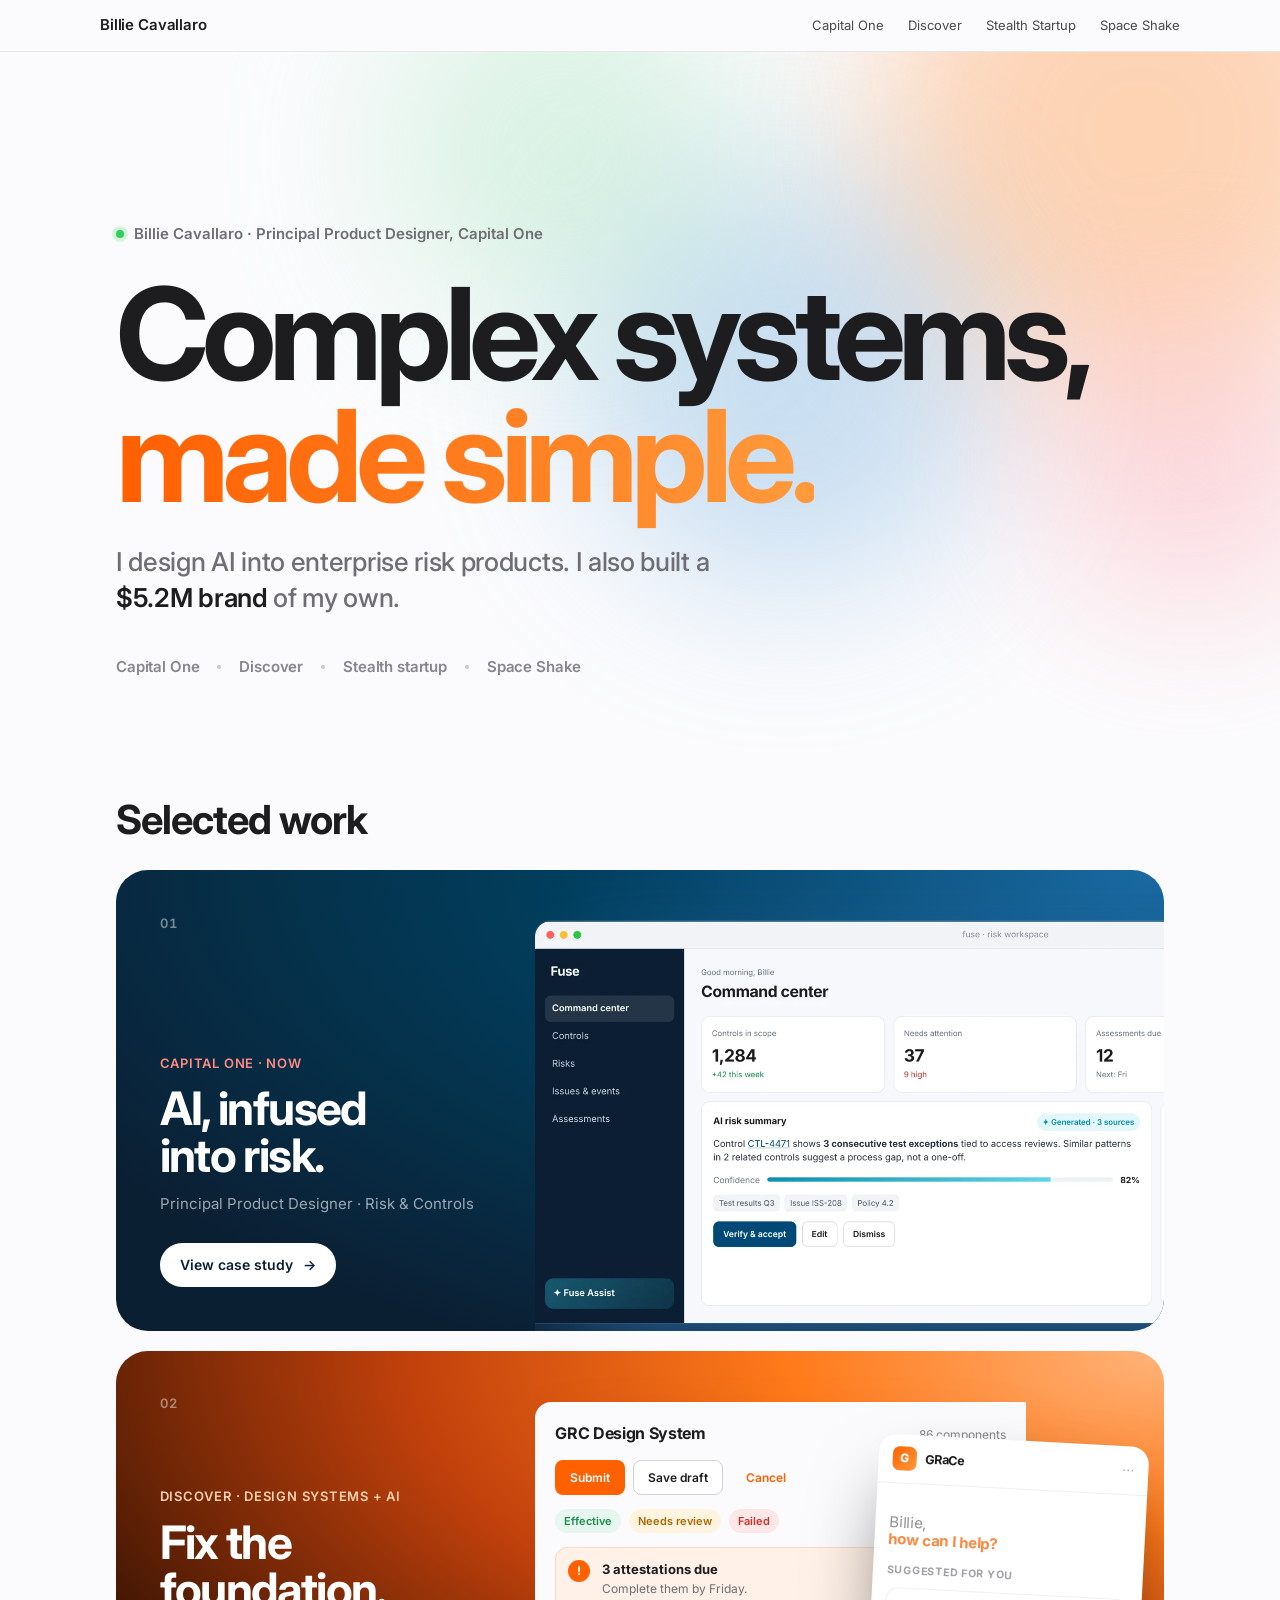
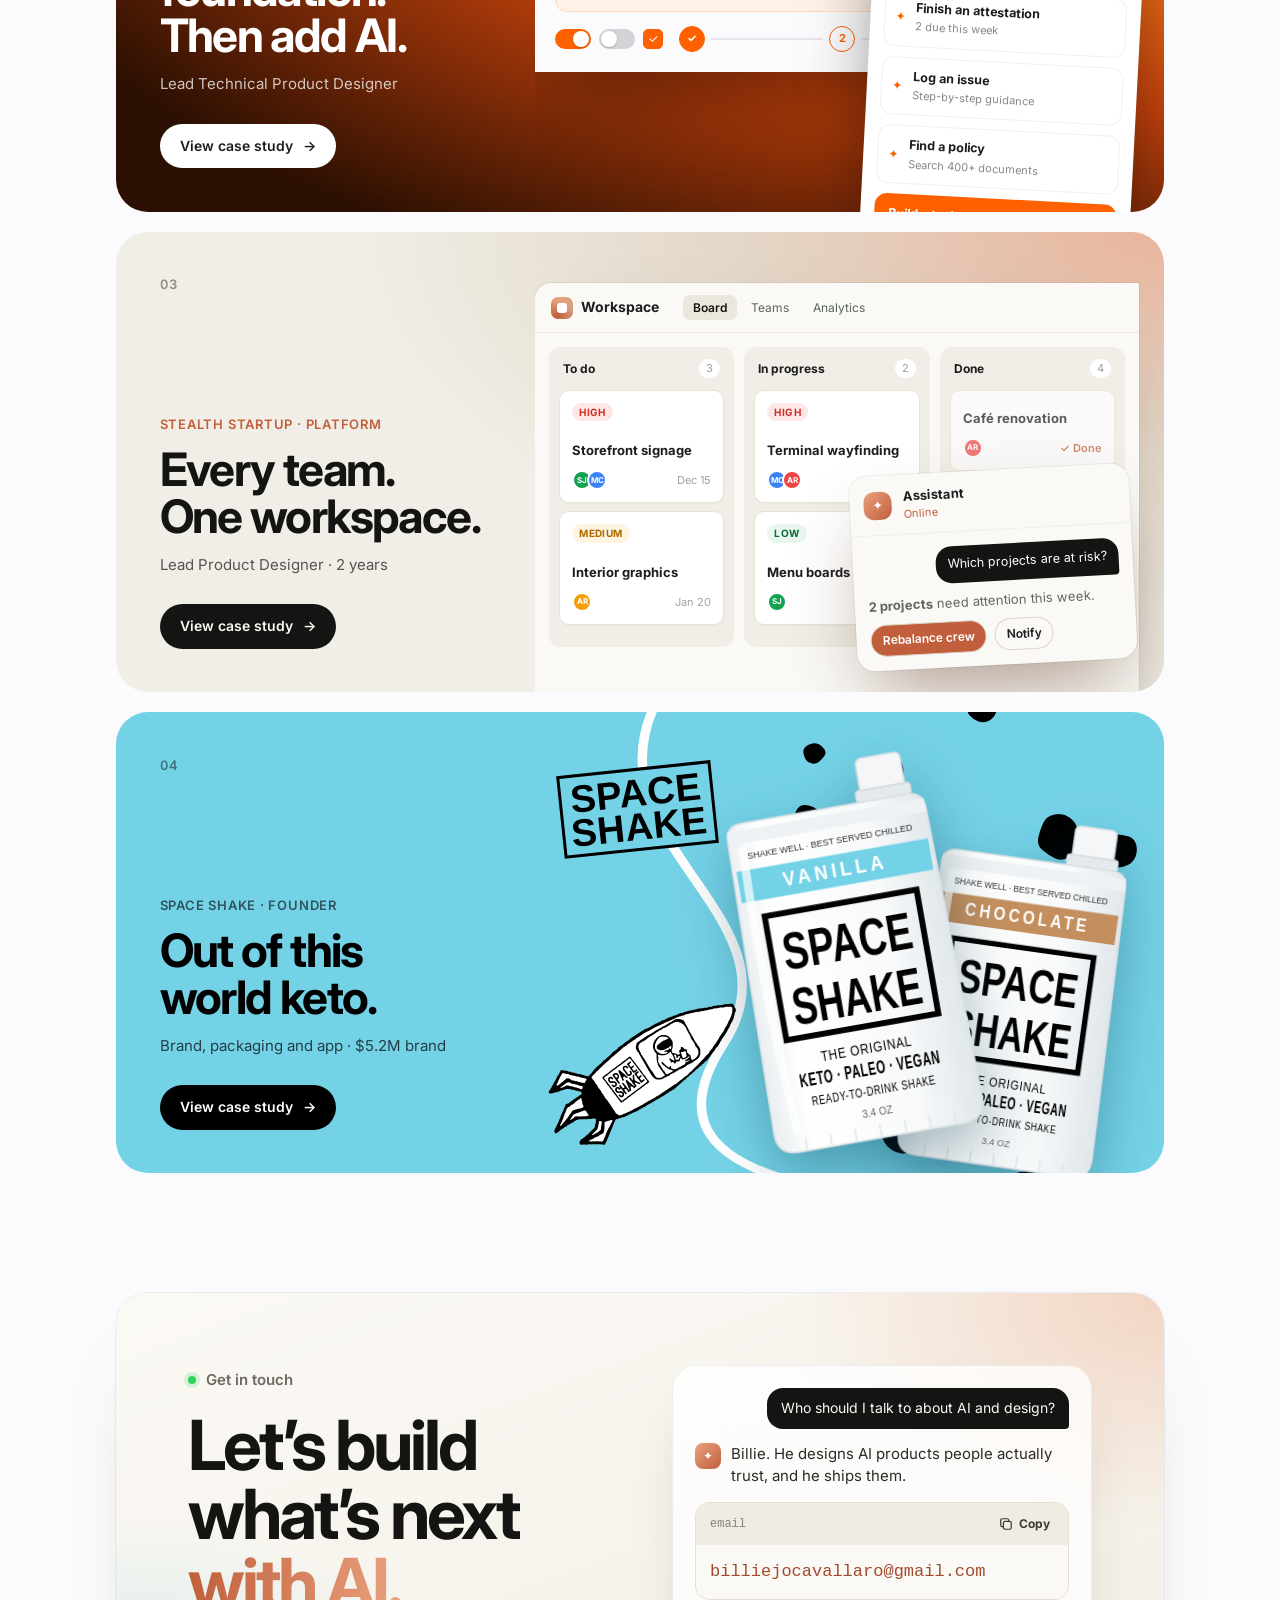
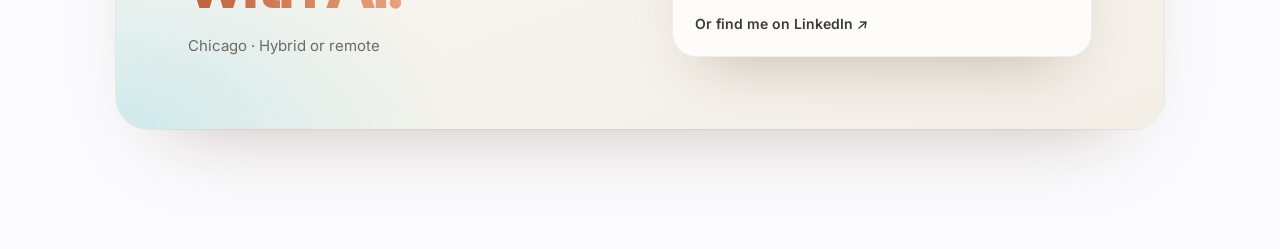
==== commit 773cb087: "Discover case study: results, resume alignment, GRaCe on light - Add Project 01 results: $2M saved, " ====
--- a/work/index.html
+++ b/work/index.html
@@ -8,7 +8,7 @@
 <link rel="preconnect" href="https://fonts.googleapis.com">
 <link rel="preconnect" href="https://fonts.gstatic.com" crossorigin>
 <link href="https://fonts.googleapis.com/css2?family=Inter:wght@400;500;600;700;800&family=Antonio:wght@600;700&display=swap" rel="stylesheet">
-<link rel="stylesheet" href="styles.css?v=3152831">
+<link rel="stylesheet" href="styles.css?v=3152832">
 <link rel="icon" type="image/svg+xml" href="img/favicon.svg">
 <link rel="apple-touch-icon" href="img/apple-touch-icon.png">
 <style id="contact-css">
@@ -85,7 +85,7 @@
       <div class="pic"><img src="img/c1-card.webp" alt="Fuse risk workspace with AI summary" loading="eager"></div>
     </a>
     <a class="card t1 rv" href="discover.html">
-      <div class="txt"><span class="no">02</span><div class="k">Discover · Design systems + AI</div><h3>Fix the foundation.<br>Then add AI.</h3><p>Lead Product Designer · 2 years</p><span class="cta">View case study <i aria-hidden="true">→</i></span></div>
+      <div class="txt"><span class="no">02</span><div class="k">Discover · Design systems + AI</div><h3>Fix the foundation.<br>Then add AI.</h3><p>Lead Technical Product Designer</p><span class="cta">View case study <i aria-hidden="true">→</i></span></div>
       <div class="pic dscene" aria-hidden="true">
         <div class="dsc-lib">
           <div class="dl-h"><b>GRC Design System</b><span>86 components</span></div>
@@ -202,6 +202,6 @@
 
 
 <div class="lb" id="lb" role="dialog" aria-modal="true" aria-label="Image viewer"><button aria-label="Close">×</button><img alt=""></div>
-<script src="app.js?v=3152831"></script>
+<script src="app.js?v=3152832"></script>
 </body>
 </html>
--- a/work/styles.css
+++ b/work/styles.css
@@ -1220,3 +1220,143 @@
 section.hello .hcode code{color:#a14a2c}
 section.hello .hli{color:#3d3a35}
 section.hello .hli:hover{color:#c15f3c}
+
+/* ===== Capital One case study v2 ===== */
+.case.c1{padding-top:0}
+.pill-ai{white-space:nowrap}
+.composer .ph-t{min-width:0;white-space:nowrap;overflow:hidden;text-overflow:ellipsis}
+.c1 .aq{color:#0e8fb0}
+.c1 .cap{max-width:760px}
+.c1 .cap b{color:var(--navy)}
+/* fragmentation diagram */
+.frag{display:grid;grid-template-columns:1.1fr auto 1fr;gap:clamp(16px,3vw,40px);align-items:center}
+.frag-src{display:grid;gap:12px}
+.fs{display:flex;gap:12px;align-items:center;background:#fff;border-radius:14px;padding:12px 14px;box-shadow:0 6px 20px -12px rgba(11,31,51,.25);border:1px solid #e6edf3;width:fit-content;max-width:100%}
+.fs i{flex:none;width:32px;height:32px;border-radius:9px;display:grid;place-items:center;font-style:normal;font-weight:700;font-size:14px;background:#eef3f8;color:#3b5266}
+.fs b{display:block;font-size:14px;color:#1f2733}
+.fs span{display:block;font-size:12.5px;color:#6b7785;margin-top:1px}
+.fs1{transform:rotate(-1.5deg)}.fs2{margin-left:28px;transform:rotate(1deg)}.fs3{margin-left:8px;transform:rotate(-.5deg);opacity:.75;border-style:dashed}.fs4{margin-left:40px;transform:rotate(1.5deg)}.fs5{transform:rotate(-1deg)}
+.fs5 i{background:#fde9e7;color:var(--red)}
+.frag-arrow{display:flex;flex-direction:column;align-items:center;gap:10px;color:#8a97a5;font-size:12px;font-weight:600;text-transform:uppercase;letter-spacing:.06em}
+.frag-arrow em{position:relative;display:block;width:clamp(48px,7vw,100px);height:2px;background:repeating-linear-gradient(90deg,#9fb0c0 0 6px,transparent 6px 12px)}
+.frag-arrow em::after{content:"";position:absolute;right:-2px;top:-5px;border:6px solid transparent;border-left:8px solid #9fb0c0;border-right:0}
+.frag-form{background:#fff;border-radius:16px;padding:20px;box-shadow:0 20px 50px -24px rgba(11,31,51,.3);border:1px solid #e6edf3}
+.ff-h{display:flex;justify-content:space-between;align-items:baseline;margin-bottom:14px}
+.ff-h b{font-size:16px}.ff-h span{font-size:12px;color:#6b7785}
+.frag-form label{display:block;margin-top:12px}
+.frag-form small{font-size:12px;color:#4b5866;font-weight:600}
+.frag-form small em{color:var(--red);font-style:normal}
+.ff-f{height:34px;border:1px solid #d5dee7;border-radius:8px;margin-top:6px;display:flex;align-items:center;padding:0 10px}
+.ff-f.short{width:60%}
+.ff-ph{font-size:12.5px;color:#9aa4b1}
+.ff-a{display:flex;justify-content:flex-end;margin-top:16px}
+.ff-btn{font-size:13px;font-weight:600;padding:8px 16px;border-radius:8px;background:#c9d3dd;color:#fff}
+.insights{display:grid;grid-template-columns:repeat(3,1fr);gap:20px;margin-top:20px}
+.insights>div{background:var(--tile);border-radius:22px;padding:24px}
+.insights small{font-size:12px;font-weight:700;text-transform:uppercase;letter-spacing:.06em;color:var(--red)}
+.insights b{display:block;font-size:19px;letter-spacing:-.02em;line-height:1.25;margin-top:10px}
+.insights p{font-size:15px;color:var(--ink2);margin-top:8px;line-height:1.45}
+/* chat annotations */
+.anno{display:grid;grid-template-columns:repeat(3,1fr);gap:20px;margin-top:40px}
+.anno>div{display:flex;gap:14px;align-items:flex-start}
+.anno i{flex:none;width:28px;height:28px;border-radius:50%;background:var(--deep);color:#fff;display:grid;place-items:center;font-style:normal;font-size:13px;font-weight:700}
+.anno p{font-size:15px;color:var(--ink2);line-height:1.45}.anno b{color:var(--ink)}
+/* trust patterns */
+.tp{display:grid;grid-template-columns:repeat(4,1fr);gap:16px;margin-bottom:24px}
+.tp-c{background:#fff;border:1px solid #e6edf3;border-radius:22px;padding:18px 18px 22px;box-shadow:0 10px 30px -20px rgba(11,31,51,.25)}
+.tp-v{background:linear-gradient(160deg,var(--sky),#f6f9fc);border-radius:14px;padding:14px;min-height:112px;display:flex;flex-direction:column;justify-content:center;gap:10px;margin-bottom:16px;font-size:13px}
+.tp-c>b{display:block;font-size:17px;letter-spacing:-.015em}
+.tp-c>p{font-size:14.5px;color:var(--ink2);margin-top:6px;line-height:1.45}
+.tp-v .aisteps{margin:0}
+.tp-cite{color:#1f2733;line-height:1.45}.tp-cite sup{font-size:10px;background:#e2f6fb;color:#0e8fb0;border-radius:4px;padding:0 4px;font-weight:700}
+.tp-v .srcs{margin:0}
+.tp-btns{display:flex;gap:8px}.tp-btns span{font-size:12px;padding:6px 12px;border-radius:8px}
+.tp-v .diff{margin:0}
+.tp-check{display:grid;gap:6px}.tp-check span{font-size:12.5px;font-weight:600;padding:6px 10px;border-radius:8px;background:#fff}
+.tp-check .ok{color:#12804a}.tp-check .warn{color:#b26a00;background:#fff6e5}
+/* model dial */
+.dial{position:relative;background:var(--deep);color:#fff;border-radius:var(--radius);padding:clamp(28px,4vw,52px)}
+.dial-track{height:6px;border-radius:6px;background:rgba(255,255,255,.12);margin-bottom:28px;overflow:hidden}
+.dial-track i{display:block;height:100%;width:75%;background:linear-gradient(90deg,#0e8fb0,#2ec4e0);border-radius:6px;transform-origin:left;transform:scaleX(0);transition:transform 1.6s cubic-bezier(.2,.7,.2,1) .3s}
+.dial.in .dial-track i{transform:scaleX(1)}
+.dial-steps{display:grid;grid-template-columns:repeat(4,1fr);gap:20px}
+.dial-steps small{font-size:12px;font-weight:700;text-transform:uppercase;letter-spacing:.06em;color:#5fd6ec}
+.dial-steps .always small{color:#ff8c84}
+.dial-steps b{display:block;font-size:19px;letter-spacing:-.02em;margin-top:8px}
+.dial-steps p{font-size:14.5px;color:#a9bccd;margin-top:6px;line-height:1.45}
+.dial-steps .always{border-left:1px solid rgba(255,255,255,.15);padding-left:20px}
+/* framework */
+.fw{display:flex;flex-direction:column;align-items:center;gap:22px;background:linear-gradient(160deg,var(--sky),#f6f9fc);border-radius:var(--radius);padding:clamp(28px,4vw,52px) 16px;margin-bottom:24px;text-align:center}
+.fw-core{background:var(--deep);color:#fff;border-radius:18px;padding:18px 26px;box-shadow:0 20px 60px -20px rgba(14,143,176,.6)}
+.fw-core b{display:block;font-size:clamp(16px,1.8vw,20px);letter-spacing:-.015em;margin-top:4px}
+.fw-core small{display:block;font-size:13px;color:#a9bccd;margin-top:6px}
+.fw-core .spark{color:#2ec4e0}
+.fw-list{display:flex;flex-wrap:wrap;justify-content:center;gap:10px;position:relative}
+.fw-list span{background:#fff;border:1px solid #d5e3ee;border-radius:999px;padding:9px 18px;font-size:14px;font-weight:600;color:var(--navy)}
+.fw-cap{margin:0 0 20px}
+.pp3{grid-template-columns:repeat(3,1fr)}
+@media (max-width:820px){
+  .frag{grid-template-columns:1fr}.frag-arrow{flex-direction:row}.frag-arrow em{width:2px;height:32px;background:repeating-linear-gradient(180deg,#9fb0c0 0 6px,transparent 6px 12px)}.frag-arrow em::after{right:-5px;top:auto;bottom:-4px;border:6px solid transparent;border-top:8px solid #9fb0c0;border-bottom:0}
+  .fs2,.fs4{margin-left:16px}
+  .insights,.anno{grid-template-columns:1fr}
+  .tp{grid-template-columns:1fr 1fr}
+  .dial-steps{grid-template-columns:1fr 1fr}.dial-steps .always{border-left:0;padding-left:0}
+  .composer .ctx{display:none}
+  .pp3{grid-template-columns:1fr 1fr 1fr}
+}
+@media (max-width:520px){.tp{grid-template-columns:1fr}.pp3{grid-template-columns:1fr}}
+
+.c1 .c1stats .n{font-size:clamp(36px,4.2vw,56px)}
+
+/* ===== Discover: Project 01 results ===== */
+.dres{display:grid;grid-template-columns:repeat(4,1fr);gap:20px;margin-top:8px}
+.dres b{display:block;font-size:clamp(40px,4.6vw,60px);font-weight:700;letter-spacing:-.045em;line-height:1}
+.dres span{display:block;font-size:15px;color:var(--ink2);margin-top:10px;line-height:1.4;max-width:220px}
+.dalso{display:grid;grid-template-columns:1fr 1fr;gap:20px;margin-top:56px}
+.dalso>div{background:var(--surface);border:1px solid var(--line);border-radius:22px;padding:24px 26px}
+.dalso small{font-size:12px;font-weight:700;text-transform:uppercase;letter-spacing:.06em;color:var(--or,#ff6000)}
+.dalso b{display:block;font-size:19px;letter-spacing:-.02em;margin-top:8px}
+.dalso p{font-size:15px;color:var(--ink2);margin-top:8px;line-height:1.5}
+@media (max-width:820px){.dres{grid-template-columns:1fr 1fr;gap:32px 20px}.dalso{grid-template-columns:1fr}}
+
+/* ===== Discover: GRaCe on light ===== */
+.glight{background:var(--bg);color:var(--ink);border-top:1px solid var(--line)}
+.glight .lede{color:var(--ink2)}.glight .lede b{color:var(--ink)}
+.glight .meta span{background:var(--tile);color:var(--ink)}
+.glight .num,.glight .cap,.glight .note{color:var(--ink2)}
+/* hero stage: brand gradient, equal cards */
+.glight .gp-stage.hero{background:radial-gradient(120% 120% at 85% 0%,#ff9a4d 0%,#f2600c 38%,#b8410a 72%,#6e2606 100%);padding:clamp(40px,6vw,88px) clamp(16px,3vw,48px);position:relative}
+.glight .gp-stage.hero::before{content:"";position:absolute;inset:0;background:radial-gradient(60% 50% at 50% 100%,rgba(255,255,255,.14),transparent 70%);pointer-events:none}
+.glight .gp-stage.hero .gp-row{align-items:stretch;position:relative}
+.glight .gp-stage.hero .gp{min-height:470px;box-shadow:0 50px 90px -30px rgba(70,20,0,.55),0 0 0 1px rgba(255,255,255,.4);border-radius:22px}
+.glight .gp-stage.hero .gp-row .gp:nth-child(2){transform:translateY(-20px)}
+.glight .gp{font-size:13px}
+.glight .gp-hi{font-size:22px}
+/* secondary stages: soft warm tint */
+.glight .gp-stage:not(.hero){background:linear-gradient(160deg,#fff1e6 0%,#fbf7f4 55%,#f7f7f9 100%);border:1px solid #f6e4d7}
+.glight .gp-stage:not(.hero) .gp{box-shadow:0 24px 50px -28px rgba(110,40,0,.35),0 0 0 1px rgba(0,0,0,.05);border-radius:20px}
+.glight .gp-row.gcap>div>h5{color:var(--ink)}
+.glight .gp-row.gcap>div>p{color:var(--ink2)}
+/* data + strategy blocks */
+.glight .bar-legend{color:var(--ink2)}
+.glight .bar .m{background:#c7c7cc;color:#1d1d1f}
+.glight .compare>div{background:var(--surface);border:1px solid var(--line);box-shadow:0 1px 0 rgba(0,0,0,.03)}
+.glight .compare .tag,.glight .compare ul{color:var(--ink2)}
+.glight .compare li::before{background:#1a8f4b}.glight .compare ul.risk li::before{background:#d93a2b}
+.glight .steps div{border-top-color:var(--line)}
+.glight .steps b{color:var(--ink)}.glight .steps p{color:var(--ink2)}
+.glight .d-tree{background:var(--surface);border:1px solid var(--line)}
+.glight .dt-mess span{background:#f2f2f5;color:#6e6e73}
+.glight .dt-tree{color:var(--ink)}.glight .dt-tree b{color:#fff}
+.glight .dt-tree ul{border-left-color:#e5e5ea}.glight .dt-tree li::before{background:#e5e5ea}
+.glight .dt-tree ul ul li{color:var(--ink2)}
+.glight .gp-b>.gp-in:last-child{margin-top:auto}
+.glight .gp-row.gcap{align-items:stretch}
+.glight .gp-row.gcap>div{display:flex;flex-direction:column}
+.glight .gp-row.gcap>div>.gp{flex:1;min-height:0}
+.glight .gp-row.gcap>div>.rv{flex:1;display:flex;flex-direction:column}
+.glight .gp-row.gcap>div>.rv>.gp{flex:1;min-height:0}
+/* GRaCe hero stage: match the soft warm stages below */
+.glight .gp-stage.hero{background:linear-gradient(160deg,#fff1e6 0%,#fbf7f4 55%,#f7f7f9 100%);border:1px solid #f6e4d7}
+.glight .gp-stage.hero::before{display:none}
+.glight .gp-stage.hero .gp{box-shadow:0 30px 60px -30px rgba(110,40,0,.35),0 0 0 1px rgba(0,0,0,.05)}
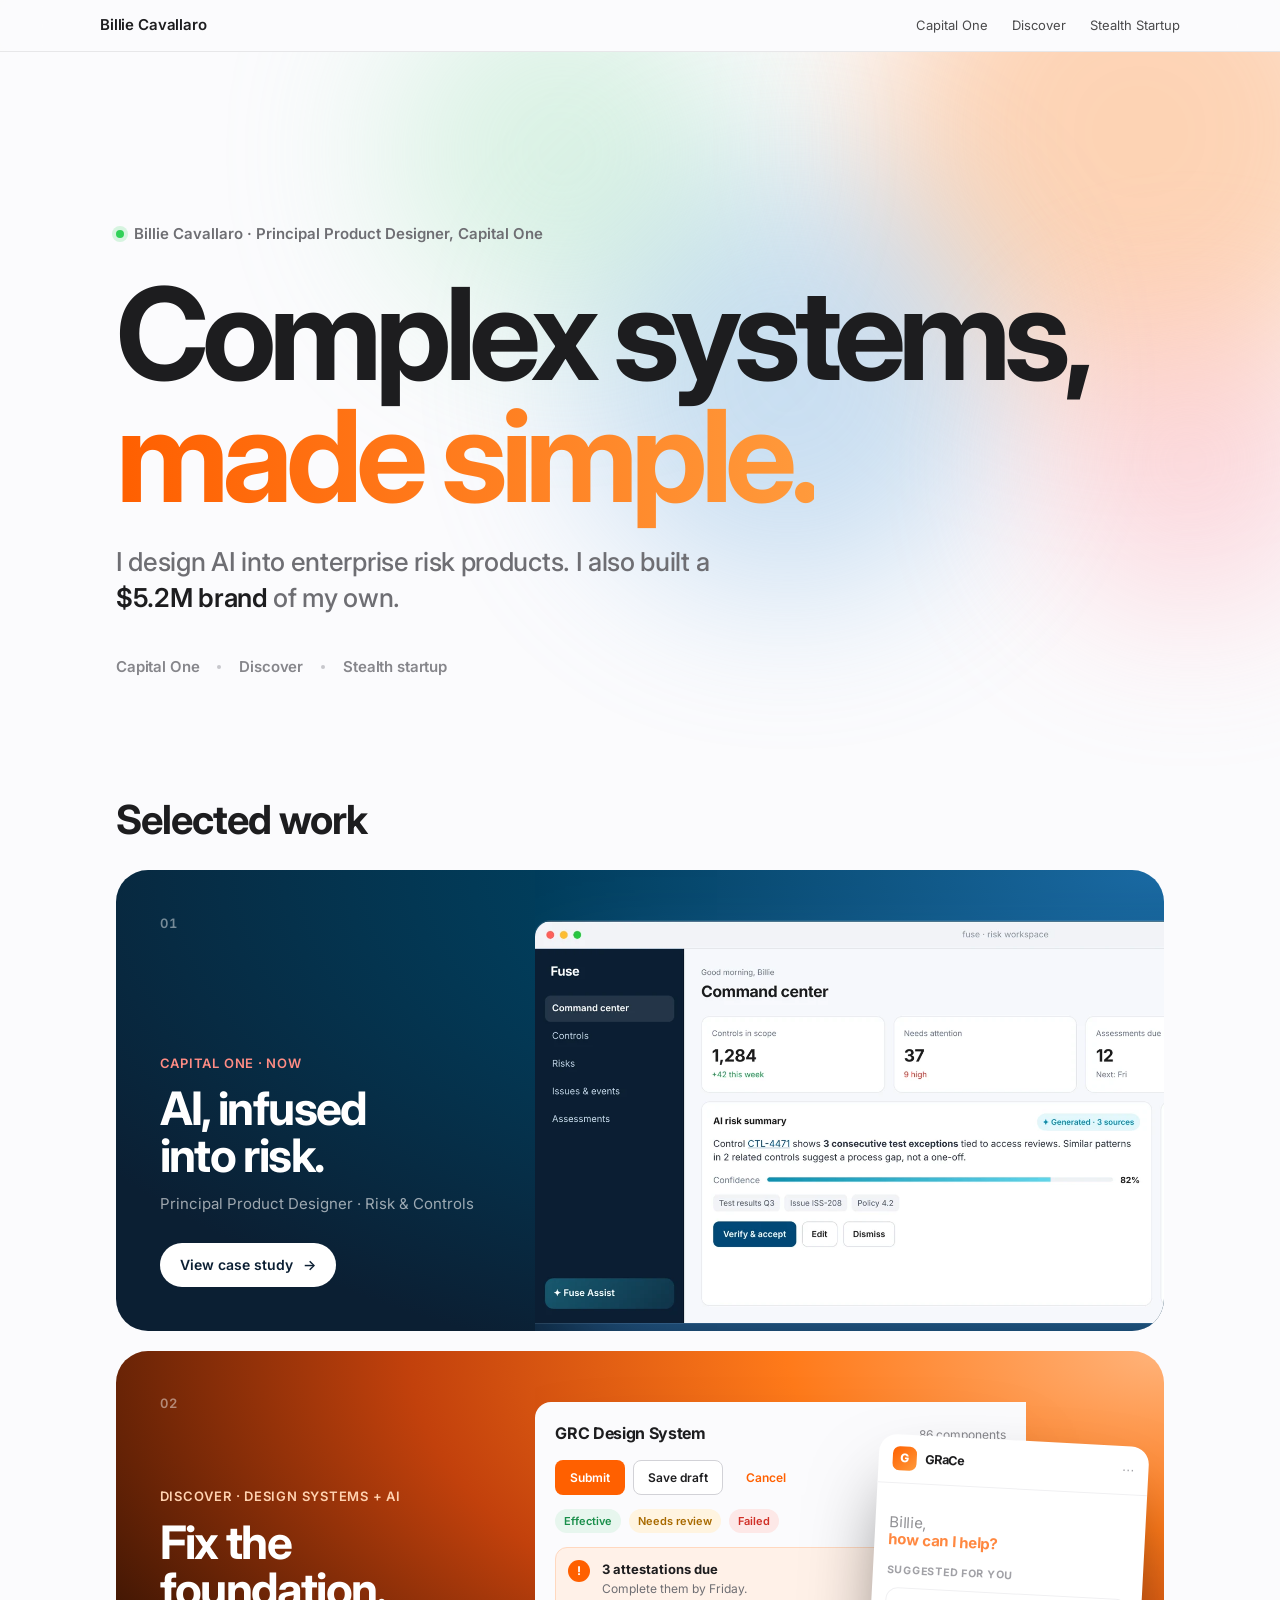
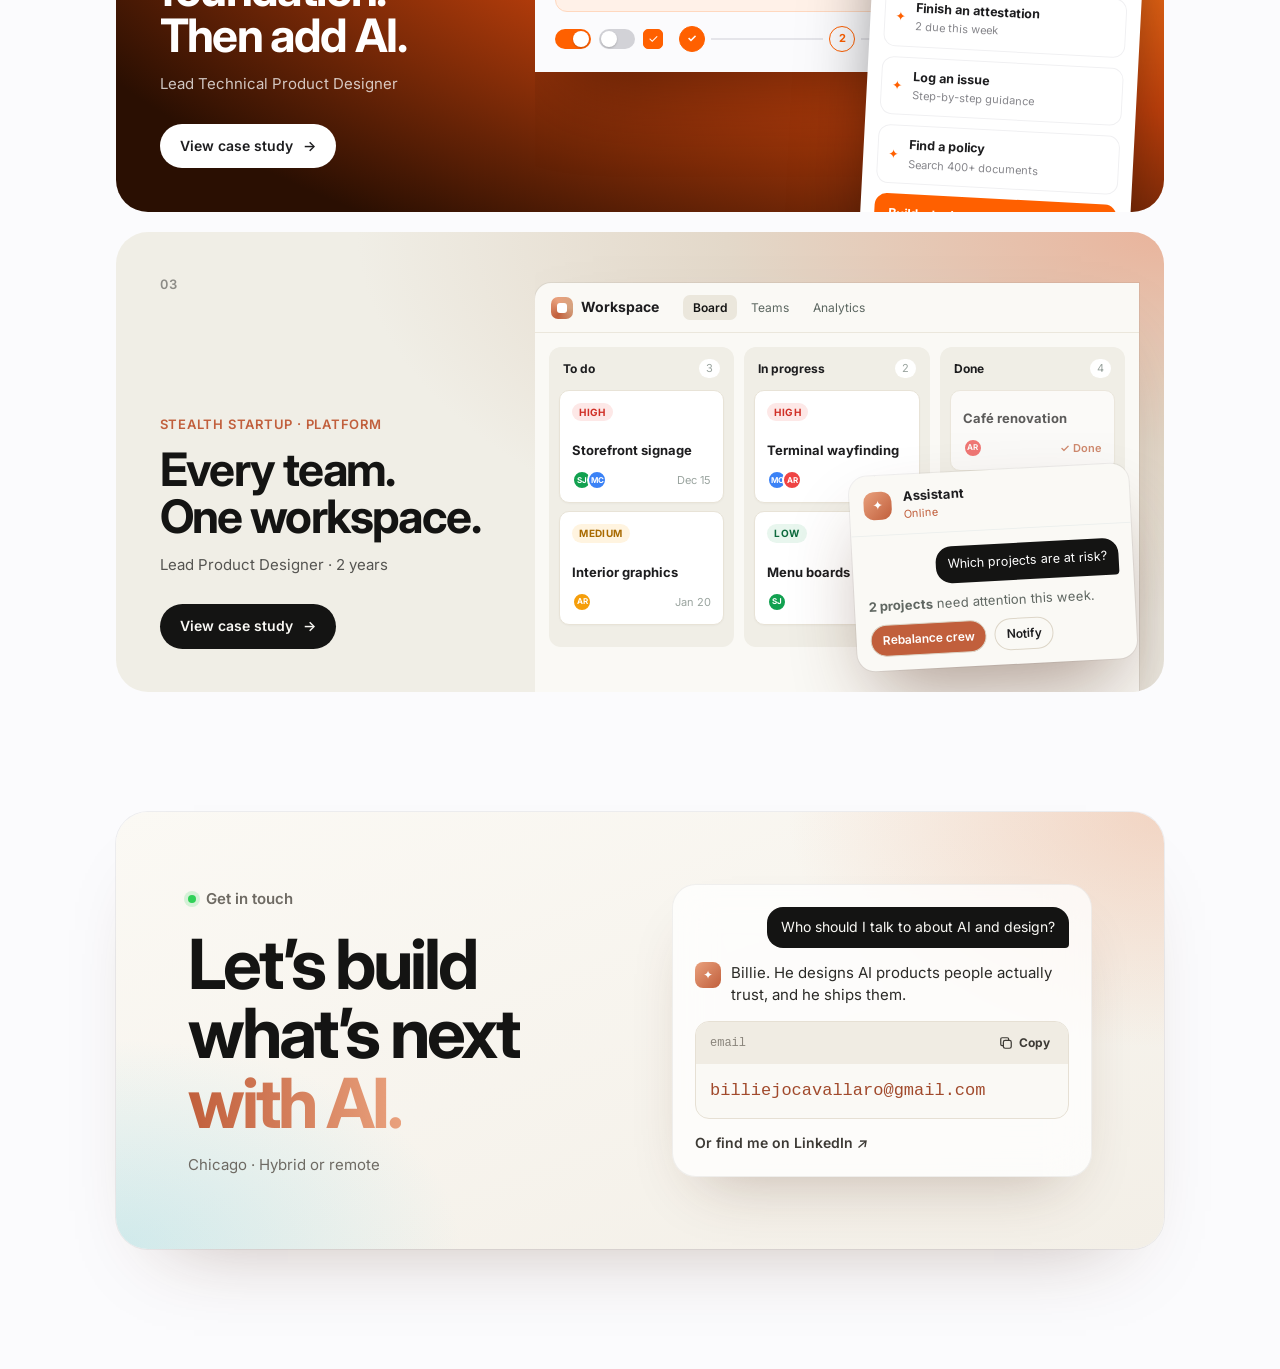
==== commit 46ab1d05: "Take down the Space Shake case study Remove the page, its images, the home card, nav links and next-" ====
--- a/work/index.html
+++ b/work/index.html
@@ -63,7 +63,7 @@
 <body>
 <nav class="nav" id="nav">
   <a class="name" href="index.html">Billie Cavallaro</a>
-  <div class="links"><a href="capitalone.html">Capital One</a><a href="discover.html">Discover</a><a href="stealth.html">Stealth Startup</a><a href="spaceshake.html">Space Shake</a></div>
+  <div class="links"><a href="capitalone.html">Capital One</a><a href="discover.html">Discover</a><a href="stealth.html">Stealth Startup</a></div>
 </nav>
 
 <header class="home" id="top">
@@ -72,13 +72,13 @@
     <p class="who rv"><span class="dot"></span>Billie Cavallaro · Principal Product Designer, Capital One</p>
     <h1 class="h-xl rv">Complex systems,<br><span class="grad">made simple.</span></h1>
     <p class="lede rv">I design AI into enterprise risk products. I also built a <b>$5.2M brand</b> of my own.</p>
-    <div class="cos rv"><span>Capital One</span><i></i><span>Discover</span><i></i><span>Stealth startup</span><i></i><span>Space Shake</span></div>
+    <div class="cos rv"><span>Capital One</span><i></i><span>Discover</span><i></i><span>Stealth startup</span></div>
   </div>
 </header>
 
 
 <section class="wrap work" id="work">
-  <div class="work-head"><h2 class="h-m rv">Selected work</h2><span class="rv">04 case studies</span></div>
+  <div class="work-head"><h2 class="h-m rv">Selected work</h2><span class="rv">03 case studies</span></div>
   <div class="index">
     <a class="card t0 rv" href="capitalone.html">
       <div class="txt"><span class="no">01</span><div class="k">Capital One · Now</div><h3>AI, infused<br>into risk.</h3><p>Principal Product Designer · Risk &amp; Controls</p><span class="cta">View case study <i aria-hidden="true">→</i></span></div>
@@ -131,51 +131,6 @@
         </div>
       </div>
     </a>
-    <a class="card t4 rv" href="spaceshake.html">
-      <div class="txt"><span class="no">04</span><div class="k">Space Shake · Founder</div><h3>Out of this<br>world keto.</h3><p>Brand, packaging and app · $5.2M brand</p><span class="cta">View case study <i aria-hidden="true">→</i></span></div>
-      <div class="pic sscene" aria-hidden="true">
-        <svg class="sc-sq" viewBox="0 0 600 500" preserveAspectRatio="none"><path d="M120 -20 C 40 140, 260 220, 180 360 S 260 520, 420 540" fill="none" stroke="#fff" stroke-width="9" stroke-linecap="round"/></svg>
-        <svg class="s4-blobs" viewBox="0 0 520 620"><path d="M186.2,100.6Q185.2,107.6 178.6,110.8Q172.0,114.0 165.5,111.8Q159.0,109.7 153.5,105.3Q148.0,100.9 149.5,94.1Q151.0,87.2 154.4,81.2Q157.8,75.2 164.7,75.1Q171.7,75.0 177.3,78.2Q182.9,81.4 185.0,87.4Q187.2,93.5 186.2,100.6Z M229.6,516.1Q229.0,519.6 225.9,522.0Q222.8,524.3 219.1,523.1Q215.4,521.9 213.4,519.0Q211.3,516.1 210.4,512.3Q209.5,508.6 212.9,506.7Q216.3,504.9 219.5,503.1Q222.8,501.3 225.5,503.8Q228.2,506.4 229.2,509.5Q230.3,512.6 229.6,516.1Z M87.8,77.2Q84.9,81.3 81.2,84.4Q77.6,87.5 72.5,86.7Q67.5,86.0 64.8,81.9Q62.1,77.7 61.7,72.9Q61.3,68.1 65.1,65.2Q68.8,62.3 73.0,61.6Q77.2,60.8 81.1,62.7Q85.0,64.7 87.9,68.8Q90.8,73.0 87.8,77.2Z M366.7,269.7Q364.7,274.3 360.4,276.4Q356.2,278.5 351.0,278.6Q345.9,278.8 342.6,274.6Q339.4,270.4 340.3,265.5Q341.3,260.6 343.9,256.4Q346.4,252.3 351.4,251.5Q356.3,250.8 361.3,252.7Q366.2,254.7 367.4,259.9Q368.7,265.1 366.7,269.7Z M402.7,187.5Q400.7,196.5 392.7,202.7Q384.7,209.0 375.6,204.8Q366.5,200.7 359.5,194.5Q352.5,188.3 354.3,179.2Q356.2,170.1 360.2,161.3Q364.2,152.4 374.5,150.2Q384.7,148.0 393.2,153.8Q401.8,159.7 403.2,169.1Q404.6,178.5 402.7,187.5Z M475.7,202.0Q473.0,209.4 466.1,212.9Q459.1,216.5 450.9,216.3Q442.8,216.2 436.9,209.7Q431.1,203.3 432.6,195.1Q434.2,186.9 438.8,180.4Q443.4,174.0 451.0,174.6Q458.6,175.3 466.1,177.2Q473.6,179.1 476.1,186.8Q478.5,194.5 475.7,202.0Z M357.7,623.6Q355.2,631.4 348.2,636.7Q341.1,641.9 333.4,638.2Q325.7,634.4 319.4,629.3Q313.0,624.3 314.1,616.1Q315.2,608.0 320.3,602.2Q325.4,596.4 332.8,595.3Q340.3,594.2 348.9,596.2Q357.5,598.1 358.8,606.9Q360.1,615.7 357.7,623.6Z M81.6,158.0Q78.0,162.5 74.0,165.8Q70.0,169.1 64.5,168.4Q59.1,167.7 54.7,163.7Q50.3,159.7 50.5,153.6Q50.6,147.5 54.5,142.7Q58.3,138.0 64.1,138.4Q69.9,138.7 74.6,141.1Q79.3,143.4 82.2,148.5Q85.2,153.5 81.6,158.0Z M208.9,556.4Q206.0,564.5 198.5,569.1Q191.1,573.7 182.3,572.1Q173.6,570.6 166.9,564.2Q160.2,557.8 159.8,548.0Q159.3,538.3 166.4,531.9Q173.5,525.6 182.1,525.1Q190.7,524.7 199.2,527.6Q207.6,530.5 209.7,539.4Q211.7,548.2 208.9,556.4Z M217.7,360.2Q213.6,369.3 205.4,374.5Q197.1,379.8 187.1,378.3Q177.2,376.8 173.2,368.1Q169.2,359.4 165.8,349.9Q162.3,340.3 169.5,332.5Q176.7,324.7 187.1,322.5Q197.5,320.3 206.5,325.8Q215.5,331.4 218.6,341.3Q221.8,351.1 217.7,360.2Z M212.5,250.1Q210.6,252.9 208.1,254.4Q205.5,255.9 202.5,255.5Q199.5,255.2 197.6,252.8Q195.6,250.4 195.4,247.3Q195.1,244.1 197.4,242.0Q199.7,239.9 202.6,239.5Q205.5,239.1 208.2,240.4Q210.9,241.6 212.6,244.5Q214.4,247.4 212.5,250.1Z M60.7,228.2Q59.3,231.0 56.7,231.8Q54.0,232.7 51.5,232.4Q48.9,232.1 47.1,230.1Q45.3,228.1 45.3,225.4Q45.3,222.7 47.2,220.9Q49.1,219.1 51.7,217.7Q54.4,216.4 57.2,217.8Q60.1,219.3 61.1,222.4Q62.0,225.4 60.7,228.2Z M250.0,302.9Q249.3,305.8 246.6,307.3Q243.9,308.7 240.4,308.9Q237.0,309.1 235.6,306.0Q234.2,302.9 234.4,300.0Q234.6,297.2 235.7,293.8Q236.8,290.5 240.4,290.5Q244.0,290.4 246.4,292.5Q248.9,294.5 249.8,297.2Q250.7,300.0 250.0,302.9Z M301.5,23.6Q298.7,30.4 292.3,33.5Q286.0,36.6 279.8,34.3Q273.6,32.0 269.5,27.5Q265.3,23.0 265.9,17.0Q266.4,10.9 269.3,4.9Q272.1,-1.1 279.0,-1.6Q285.8,-2.2 292.0,0.7Q298.3,3.5 301.3,10.1Q304.3,16.8 301.5,23.6Z M196.5,147.2Q192.7,156.2 184.5,160.7Q176.2,165.3 166.9,163.7Q157.7,162.1 151.9,154.8Q146.1,147.5 148.0,139.0Q149.9,130.4 154.3,123.4Q158.8,116.4 167.2,115.6Q175.6,114.7 181.7,119.6Q187.8,124.5 194.1,131.4Q200.3,138.3 196.5,147.2Z M27.4,178.1Q26.1,183.0 21.5,184.6Q16.8,186.1 11.9,186.2Q7.0,186.3 3.6,182.4Q0.2,178.5 0.2,173.3Q0.3,168.1 4.2,165.1Q8.2,162.2 12.4,161.7Q16.6,161.3 20.2,163.4Q23.8,165.4 26.2,169.3Q28.6,173.2 27.4,178.1Z" fill="#000"/></svg>
-        <div class="sc-logo"><span class="ssl"><span>SPACE</span><span>SHAKE</span></span></div>
-        <div class="s4-p p1"><svg class="pouch" viewBox="0 0 300 470" style="--tilt:-10deg" aria-hidden="true">
-  <defs><linearGradient id="cpgV" x1="0" x2="1"><stop offset="0" stop-color="#e9eef0"/><stop offset=".18" stop-color="#fff"/><stop offset=".7" stop-color="#f7f9fa"/><stop offset="1" stop-color="#dfe6e9"/></linearGradient></defs>
-  <rect x="196" y="6" width="54" height="46" rx="7" fill="#f4f6f7" stroke="#d5dde1" stroke-width="2"/>
-  <rect x="190" y="44" width="66" height="14" rx="4" fill="#e3e9ec" stroke="#d5dde1" stroke-width="2"/>
-  <path d="M30 78 Q30 58 50 58 L250 58 Q270 58 270 78 L276 430 Q276 456 250 456 L50 456 Q24 456 24 430 Z" fill="url(#cpgV)" stroke="#d9e1e4" stroke-width="2"/>
-  <rect x="31" y="66" width="238" height="16" fill="#eef2f4"/>
-  <path d="M60 456 L60 440 M90 456 L90 440 M120 456 L120 440 M150 456 L150 440 M180 456 L180 440 M210 456 L210 440 M240 456 L240 440" stroke="#e1e7ea" stroke-width="2"/>
-  <text x="150" y="102" text-anchor="middle" font-family="Antonio,Arial Narrow,sans-serif" font-size="11" textLength="200" lengthAdjust="spacingAndGlyphs" fill="#000" opacity=".8">SHAKE WELL · BEST SERVED CHILLED</text>
-  <rect x="34" y="114" width="232" height="38" fill="#74d2e7"/>
-  <text x="150" y="141" text-anchor="middle" font-family="Antonio,Arial Narrow,sans-serif" font-weight="700" font-size="24" letter-spacing="5" fill="#fff" textLength="126" lengthAdjust="spacingAndGlyphs">VANILLA</text>
-  <rect x="58" y="172" width="184" height="150" fill="none" stroke="#000" stroke-width="7"/>
-  <text x="150" y="240" text-anchor="middle" font-family="Antonio,Arial Narrow,sans-serif" font-weight="600" font-size="62" fill="#000" textLength="156" lengthAdjust="spacingAndGlyphs">SPACE</text>
-  <text x="150" y="306" text-anchor="middle" font-family="Antonio,Arial Narrow,sans-serif" font-weight="600" font-size="62" fill="#000" textLength="156" lengthAdjust="spacingAndGlyphs">SHAKE</text>
-  <text x="150" y="354" text-anchor="middle" font-family="Antonio,Arial Narrow,sans-serif" font-size="17" letter-spacing="1" fill="#000" textLength="110" lengthAdjust="spacingAndGlyphs">THE ORIGINAL</text>
-  <text x="150" y="380" text-anchor="middle" font-family="Antonio,Arial Narrow,sans-serif" font-weight="600" font-size="21" letter-spacing="1" fill="#000" textLength="170" lengthAdjust="spacingAndGlyphs">KETO · PALEO · VEGAN</text>
-  <text x="150" y="404" text-anchor="middle" font-family="Antonio,Arial Narrow,sans-serif" font-size="15" letter-spacing="1" fill="#000" textLength="150" lengthAdjust="spacingAndGlyphs">READY-TO-DRINK SHAKE</text>
-  <text x="150" y="430" text-anchor="middle" font-family="Antonio,Arial Narrow,sans-serif" font-size="12" fill="#000" opacity=".6">3.4 OZ</text>
-  <path d="M46 90 Q40 260 52 430" stroke="#fff" stroke-width="10" opacity=".7" fill="none" stroke-linecap="round"/>
-</svg></div><div class="s4-p p2"><svg class="pouch" viewBox="0 0 300 470" style="--tilt:8deg" aria-hidden="true">
-  <defs><linearGradient id="cpgC" x1="0" x2="1"><stop offset="0" stop-color="#e9eef0"/><stop offset=".18" stop-color="#fff"/><stop offset=".7" stop-color="#f7f9fa"/><stop offset="1" stop-color="#dfe6e9"/></linearGradient></defs>
-  <rect x="196" y="6" width="54" height="46" rx="7" fill="#f4f6f7" stroke="#d5dde1" stroke-width="2"/>
-  <rect x="190" y="44" width="66" height="14" rx="4" fill="#e3e9ec" stroke="#d5dde1" stroke-width="2"/>
-  <path d="M30 78 Q30 58 50 58 L250 58 Q270 58 270 78 L276 430 Q276 456 250 456 L50 456 Q24 456 24 430 Z" fill="url(#cpgC)" stroke="#d9e1e4" stroke-width="2"/>
-  <rect x="31" y="66" width="238" height="16" fill="#eef2f4"/>
-  <path d="M60 456 L60 440 M90 456 L90 440 M120 456 L120 440 M150 456 L150 440 M180 456 L180 440 M210 456 L210 440 M240 456 L240 440" stroke="#e1e7ea" stroke-width="2"/>
-  <text x="150" y="102" text-anchor="middle" font-family="Antonio,Arial Narrow,sans-serif" font-size="11" textLength="200" lengthAdjust="spacingAndGlyphs" fill="#000" opacity=".8">SHAKE WELL · BEST SERVED CHILLED</text>
-  <rect x="34" y="114" width="232" height="38" fill="#c48f5e"/>
-  <text x="150" y="141" text-anchor="middle" font-family="Antonio,Arial Narrow,sans-serif" font-weight="700" font-size="24" letter-spacing="5" fill="#fff" textLength="162" lengthAdjust="spacingAndGlyphs">CHOCOLATE</text>
-  <rect x="58" y="172" width="184" height="150" fill="none" stroke="#000" stroke-width="7"/>
-  <text x="150" y="240" text-anchor="middle" font-family="Antonio,Arial Narrow,sans-serif" font-weight="600" font-size="62" fill="#000" textLength="156" lengthAdjust="spacingAndGlyphs">SPACE</text>
-  <text x="150" y="306" text-anchor="middle" font-family="Antonio,Arial Narrow,sans-serif" font-weight="600" font-size="62" fill="#000" textLength="156" lengthAdjust="spacingAndGlyphs">SHAKE</text>
-  <text x="150" y="354" text-anchor="middle" font-family="Antonio,Arial Narrow,sans-serif" font-size="17" letter-spacing="1" fill="#000" textLength="110" lengthAdjust="spacingAndGlyphs">THE ORIGINAL</text>
-  <text x="150" y="380" text-anchor="middle" font-family="Antonio,Arial Narrow,sans-serif" font-weight="600" font-size="21" letter-spacing="1" fill="#000" textLength="170" lengthAdjust="spacingAndGlyphs">KETO · PALEO · VEGAN</text>
-  <text x="150" y="404" text-anchor="middle" font-family="Antonio,Arial Narrow,sans-serif" font-size="15" letter-spacing="1" fill="#000" textLength="150" lengthAdjust="spacingAndGlyphs">READY-TO-DRINK SHAKE</text>
-  <text x="150" y="430" text-anchor="middle" font-family="Antonio,Arial Narrow,sans-serif" font-size="12" fill="#000" opacity=".6">3.4 OZ</text>
-  <path d="M46 90 Q40 260 52 430" stroke="#fff" stroke-width="10" opacity=".7" fill="none" stroke-linecap="round"/>
-</svg></div><div class="s4-rocket"><svg xmlns="http://www.w3.org/2000/svg" viewBox="0 0 2093 1581"><path class="fill" fill="#fff" d="M2059,24 L2048,11 L2019,10 L2003,14 L1956,16 L1935,24 L1890,26 L1861,33 L1833,35 L1822,40 L1784,45 L1757,54 L1734,55 L1689,64 L1667,64 L1652,70 L1613,76 L1600,82 L1570,86 L1557,93 L1530,95 L1495,112 L1469,114 L1459,121 L1443,124 L1433,131 L1421,134 L1412,141 L1393,143 L1381,151 L1364,155 L1329,171 L1316,173 L1290,190 L1272,194 L1262,201 L1253,203 L1246,210 L1195,232 L1151,259 L1138,263 L1117,278 L1096,282 L1090,288 L1074,293 L1052,309 L1027,321 L1019,329 L995,342 L977,358 L936,381 L880,426 L856,440 L827,465 L817,469 L781,497 L752,526 L744,529 L729,544 L721,547 L695,576 L552,702 L453,811 L434,813 L414,810 L401,803 L377,800 L366,792 L332,790 L319,784 L294,779 L283,772 L260,771 L247,764 L230,762 L209,753 L179,752 L160,745 L150,746 L139,755 L124,789 L100,824 L85,859 L70,879 L57,909 L41,931 L27,962 L11,982 L12,995 L21,1001 L45,1001 L62,993 L92,989 L110,982 L126,980 L134,973 L147,971 L159,964 L181,960 L193,954 L243,953 L265,960 L296,964 L309,971 L331,973 L345,981 L357,983 L368,995 L369,1010 L358,1025 L348,1029 L331,1045 L319,1049 L300,1065 L291,1068 L231,1114 L196,1129 L186,1159 L178,1170 L175,1188 L139,1262 L136,1280 L120,1310 L117,1325 L109,1335 L107,1345 L100,1354 L97,1366 L72,1415 L73,1431 L83,1443 L96,1441 L141,1405 L167,1391 L197,1367 L208,1363 L227,1348 L262,1328 L276,1324 L294,1308 L303,1305 L314,1296 L353,1288 L475,1286 L503,1279 L515,1280 L522,1283 L532,1297 L532,1330 L523,1357 L519,1383 L511,1394 L449,1453 L364,1523 L356,1532 L351,1544 L353,1558 L366,1570 L575,1564 L629,1570 L652,1527 L664,1491 L671,1481 L673,1467 L680,1458 L683,1445 L701,1409 L703,1397 L720,1362 L732,1326 L744,1300 L755,1289 L776,1285 L815,1269 L835,1266 L848,1259 L863,1256 L871,1249 L883,1246 L891,1239 L903,1236 L932,1219 L944,1217 L956,1209 L972,1206 L979,1200 L992,1196 L1012,1181 L1062,1156 L1097,1132 L1130,1117 L1203,1071 L1213,1068 L1268,1033 L1298,1018 L1315,1003 L1339,990 L1358,974 L1390,960 L1763,634 L1795,595 L1826,546 L1853,516 L1864,496 L1883,478 L1895,454 L1902,447 L1911,425 L1922,413 L1934,389 L1981,322 L1996,290 L2011,269 L2012,262 L2020,250 L2024,233 L2040,210 L2042,200 L2053,182 L2070,124 L2070,112 L2080,94 L2083,77 L2080,65Z"/><path class="ink" fill="currentColor" fill-rule="evenodd" d="M682,821 L667,836 L667,864 L675,874 L689,886 L714,887 L731,885 L741,888 L745,893 L747,902 L745,912 L742,915 L730,916 L721,906 L709,905 L706,908 L706,915 L717,927 L727,934 L738,935 L745,933 L756,925 L764,913 L765,900 L763,889 L753,876 L739,867 L700,869 L691,866 L686,861 L683,854 L685,842 L689,838 L701,838 L711,848 L722,847 L725,840 L713,826 L702,819 L690,818Z M952,795 L944,795 L940,803 L941,853 L938,856 L934,855 L931,848 L915,828 L906,825 L900,831 L900,835 L903,843 L911,850 L913,855 L929,873 L933,882 L941,890 L943,896 L961,918 L962,921 L959,924 L955,923 L952,917 L945,915 L940,908 L935,906 L928,898 L923,896 L915,888 L908,884 L879,858 L868,855 L863,859 L862,865 L865,874 L871,883 L874,896 L882,908 L884,919 L892,932 L894,942 L901,952 L902,963 L899,966 L894,963 L892,956 L884,949 L863,918 L846,899 L842,892 L831,884 L826,885 L822,893 L826,901 L833,908 L834,912 L841,918 L843,923 L850,931 L841,944 L834,945 L829,943 L801,907 L795,907 L791,913 L792,922 L803,939 L802,943 L798,943 L792,936 L788,936 L777,931 L771,931 L756,936 L753,942 L747,947 L745,952 L746,973 L761,993 L777,1000 L787,1000 L801,996 L812,996 L824,1006 L826,1010 L826,1020 L820,1026 L816,1027 L807,1025 L798,1016 L790,1015 L785,1019 L785,1028 L787,1032 L790,1033 L799,1043 L807,1045 L822,1045 L833,1040 L842,1029 L844,1019 L844,997 L848,997 L858,1010 L864,1013 L870,1013 L872,1011 L872,999 L855,978 L846,961 L850,957 L857,953 L868,955 L881,971 L885,979 L896,990 L899,990 L908,980 L908,976 L905,973 L906,969 L911,975 L914,976 L921,974 L923,971 L921,953 L914,943 L914,938 L923,927 L928,925 L937,928 L944,936 L956,945 L965,942 L966,936 L969,932 L976,932 L981,927 L983,919 L980,913 L972,904 L970,899 L963,893 L963,885 L966,881 L975,886 L987,889 L996,895 L1007,897 L1015,901 L1025,893 L1025,890 L1020,886 L1012,883 L1006,878 L995,876 L984,868 L971,864 L962,856 L960,850 L956,804Z M835,985 L839,985 L842,989 L842,994 L840,996 L838,996 L834,991Z M834,982 L832,984 L825,984 L812,977 L803,977 L785,983 L778,983 L765,972 L763,959 L770,949 L776,949 L789,959 L798,962 L802,959 L806,948 L810,947 L830,972Z M902,908 L904,906 L908,906 L911,908 L912,913 L906,916 L903,914Z M738,779 L719,793 L715,804 L722,812 L728,824 L744,841 L766,873 L773,879 L775,885 L785,896 L792,897 L798,893 L798,889 L792,877 L787,873 L782,863 L773,853 L774,844 L784,834 L789,821 L790,813 L786,806 L782,793 L766,779 L759,777 L746,777Z M750,793 L760,796 L773,811 L771,822 L762,829 L757,829 L748,820 L743,810 L737,805 L737,802Z M990,758 L983,766 L975,769 L967,779 L963,780 L960,795 L969,800 L992,834 L999,841 L1002,847 L1009,853 L1023,874 L1029,879 L1031,885 L1039,885 L1058,869 L1068,864 L1075,852 L1067,846 L1063,846 L1055,850 L1046,858 L1037,859 L1030,854 L1028,849 L1022,844 L1019,832 L1039,815 L1040,810 L1038,804 L1035,801 L1030,802 L1016,810 L1008,817 L1004,817 L993,806 L989,798 L984,794 L984,791 L988,785 L1001,774 L1008,765 L1008,762 L1000,758Z M789,743 L784,747 L781,753 L786,771 L793,782 L797,795 L803,803 L806,815 L813,824 L815,836 L822,846 L827,861 L837,864 L841,860 L842,850 L833,834 L833,824 L838,818 L849,815 L858,820 L865,828 L876,834 L880,833 L884,826 L884,821 L871,808 L866,806 L850,791 L841,786 L823,769 L817,766 L801,750 L795,748Z M839,702 L834,708 L828,723 L835,747 L852,765 L864,785 L871,791 L873,796 L884,806 L900,809 L917,805 L926,795 L931,786 L929,769 L920,754 L915,752 L907,755 L904,763 L912,774 L913,783 L908,789 L897,792 L884,783 L881,776 L873,767 L872,763 L855,744 L850,733 L845,727 L846,721 L856,712 L860,712 L867,716 L877,727 L880,727 L889,718 L890,713 L883,708 L880,702 L867,697 L856,696Z M907,651 L878,674 L877,678 L880,686 L893,703 L894,708 L901,712 L903,718 L910,724 L924,746 L931,752 L932,757 L941,765 L944,772 L950,775 L956,775 L963,769 L970,768 L971,764 L975,760 L981,759 L985,752 L989,749 L990,743 L984,738 L975,739 L965,748 L957,752 L948,748 L934,730 L932,724 L955,705 L952,695 L946,691 L939,698 L932,701 L928,705 L922,707 L916,706 L902,688 L901,682 L905,674 L914,669 L920,663 L922,654 L918,649Z M909,593 L904,594 L899,600 L894,602 L872,621 L855,632 L848,639 L839,643 L831,651 L826,653 L816,661 L811,668 L787,683 L782,689 L775,692 L770,698 L763,701 L748,712 L743,718 L736,721 L731,727 L708,742 L702,749 L698,750 L679,766 L671,770 L652,787 L647,789 L623,808 L619,809 L613,816 L606,820 L603,832 L610,843 L635,872 L656,903 L674,925 L678,933 L684,938 L686,943 L713,975 L717,984 L723,989 L727,998 L742,1014 L747,1023 L753,1027 L756,1034 L762,1040 L765,1048 L773,1055 L776,1062 L782,1067 L796,1088 L802,1093 L805,1100 L809,1104 L820,1105 L834,1094 L839,1092 L845,1085 L855,1080 L873,1065 L878,1063 L884,1056 L892,1052 L898,1046 L919,1032 L937,1016 L945,1012 L951,1006 L960,1002 L963,997 L968,995 L978,985 L1011,963 L1015,958 L1022,955 L1033,945 L1038,943 L1043,937 L1048,935 L1054,928 L1076,914 L1081,908 L1088,905 L1094,898 L1102,895 L1110,887 L1116,884 L1123,874 L1123,871 L1117,862 L1102,846 L1079,811 L1062,793 L1053,781 L1049,772 L1041,765 L1038,758 L1021,738 L1008,718 L1003,714 L989,693 L982,687 L969,666 L934,623 L929,613 L923,608 L921,603Z M909,614 L920,626 L922,631 L941,654 L963,686 L969,691 L973,699 L980,705 L994,727 L999,731 L1002,738 L1010,744 L1012,750 L1017,754 L1022,763 L1047,794 L1052,804 L1069,822 L1070,826 L1089,850 L1090,854 L1098,861 L1101,872 L1075,896 L1069,898 L1047,916 L1041,918 L1024,934 L1009,945 L1005,946 L985,963 L977,967 L960,982 L952,986 L947,992 L936,998 L931,1004 L924,1007 L919,1013 L886,1035 L868,1052 L852,1063 L846,1065 L840,1072 L835,1074 L828,1081 L818,1085 L806,1076 L802,1068 L785,1050 L772,1029 L766,1024 L763,1017 L756,1011 L742,989 L735,983 L724,966 L718,961 L713,951 L705,943 L703,938 L687,921 L685,915 L678,908 L673,899 L667,894 L664,887 L658,882 L656,876 L647,866 L644,859 L628,843 L622,832 L632,819 L652,806 L669,791 L677,787 L699,769 L704,767 L720,752 L735,741 L743,738 L775,711 L812,686 L815,682 L831,671 L839,662 L848,659 L854,652 L860,649 L867,642 L874,639 L895,621 L899,620 L905,614Z M1499,190 L1484,186 L1471,180 L1451,177 L1428,177 L1415,179 L1408,182 L1404,187 L1397,190 L1390,197 L1380,200 L1371,208 L1362,211 L1355,217 L1347,219 L1337,227 L1326,231 L1309,245 L1298,249 L1289,256 L1278,259 L1269,266 L1259,269 L1253,275 L1241,279 L1234,286 L1226,289 L1219,295 L1208,298 L1197,306 L1189,309 L1170,324 L1144,338 L1138,344 L1131,346 L1120,354 L1112,356 L1101,364 L1090,368 L1084,374 L1078,376 L1069,384 L1062,387 L1040,404 L1035,406 L1015,423 L1006,427 L994,436 L983,450 L974,488 L975,503 L983,525 L1008,558 L1013,571 L1019,578 L1023,589 L1029,595 L1030,600 L1039,613 L1051,639 L1058,646 L1062,656 L1067,661 L1072,673 L1079,683 L1080,688 L1087,696 L1091,707 L1097,714 L1102,727 L1107,732 L1110,740 L1126,762 L1139,787 L1169,826 L1179,836 L1196,845 L1219,849 L1237,849 L1261,846 L1270,840 L1283,835 L1290,829 L1303,827 L1309,821 L1325,816 L1332,811 L1343,807 L1366,789 L1375,786 L1383,780 L1396,776 L1402,771 L1411,767 L1417,761 L1429,756 L1436,750 L1443,748 L1450,742 L1471,731 L1487,728 L1495,722 L1505,718 L1514,711 L1523,707 L1527,702 L1554,683 L1566,679 L1577,672 L1590,668 L1596,662 L1618,649 L1623,643 L1633,639 L1641,632 L1650,628 L1670,611 L1679,597 L1681,587 L1687,579 L1689,573 L1690,526 L1688,508 L1679,492 L1670,481 L1669,477 L1661,470 L1648,446 L1633,428 L1629,418 L1623,411 L1619,398 L1614,392 L1608,379 L1603,374 L1601,367 L1595,360 L1589,346 L1584,342 L1580,329 L1573,321 L1571,313 L1564,304 L1561,293 L1555,285 L1550,272 L1544,266 L1539,253 L1534,248 L1531,238 L1523,227 L1521,218 L1511,203Z M1398,573 L1411,572 L1421,580 L1424,587 L1425,607 L1429,611 L1433,610 L1440,604 L1447,592 L1463,587 L1466,589 L1464,599 L1456,609 L1452,624 L1449,628 L1442,631 L1426,631 L1420,629 L1416,625 L1413,612 L1407,602 L1404,589 L1396,578Z M1571,596 L1562,608 L1554,613 L1548,620 L1539,623 L1523,632 L1521,635 L1523,643 L1528,647 L1537,642 L1555,640 L1563,632 L1569,632 L1572,635 L1568,641 L1560,642 L1556,648 L1550,651 L1536,653 L1532,657 L1523,661 L1520,666 L1526,674 L1524,678 L1514,682 L1504,689 L1494,692 L1485,699 L1475,702 L1470,707 L1455,713 L1452,717 L1438,722 L1434,727 L1412,735 L1397,734 L1370,727 L1367,724 L1365,717 L1367,704 L1362,699 L1357,700 L1348,711 L1340,716 L1333,710 L1329,709 L1322,701 L1318,700 L1309,693 L1271,654 L1260,654 L1259,666 L1264,671 L1268,679 L1289,697 L1295,700 L1310,715 L1322,721 L1327,728 L1340,731 L1348,739 L1368,742 L1375,747 L1386,750 L1389,753 L1386,757 L1377,761 L1372,766 L1360,770 L1353,776 L1343,780 L1337,785 L1321,791 L1312,790 L1307,786 L1304,778 L1298,771 L1294,760 L1278,745 L1275,738 L1269,732 L1254,704 L1249,699 L1245,690 L1239,685 L1235,674 L1229,668 L1222,645 L1224,603 L1221,592 L1220,578 L1223,575 L1233,574 L1244,579 L1257,581 L1290,580 L1305,573 L1323,569 L1335,561 L1339,555 L1356,544 L1361,544 L1364,547 L1367,557 L1373,563 L1376,571 L1383,578 L1386,590 L1393,597 L1396,617 L1402,629 L1403,637 L1400,641 L1391,639 L1384,633 L1377,630 L1370,623 L1352,614 L1348,615 L1346,629 L1362,644 L1363,647 L1361,655 L1364,659 L1373,660 L1379,656 L1389,656 L1399,669 L1410,672 L1414,668 L1422,654 L1427,650 L1434,648 L1450,648 L1460,644 L1464,636 L1465,618 L1469,613 L1478,612 L1484,622 L1488,626 L1492,626 L1496,624 L1524,620 L1530,614 L1541,610 L1565,592Z M1524,534 L1530,539 L1534,572 L1538,587 L1532,598 L1528,601 L1523,602 L1510,610 L1498,610 L1494,606 L1487,591 L1482,568 L1474,556 L1474,549 L1481,543 L1506,540 L1518,533Z M1242,377 L1269,371 L1304,374 L1315,377 L1323,383 L1331,386 L1334,389 L1334,393 L1331,397 L1321,403 L1303,408 L1296,413 L1284,416 L1274,423 L1266,426 L1244,444 L1239,446 L1233,453 L1220,463 L1210,475 L1206,488 L1209,504 L1215,511 L1222,516 L1251,523 L1283,521 L1291,515 L1305,512 L1311,507 L1331,499 L1344,491 L1348,485 L1361,478 L1370,479 L1365,506 L1361,512 L1359,512 L1352,505 L1348,505 L1339,512 L1332,521 L1321,525 L1302,528 L1292,532 L1289,535 L1289,539 L1294,542 L1322,542 L1328,546 L1327,550 L1319,554 L1313,561 L1277,565 L1265,565 L1242,561 L1234,553 L1223,550 L1200,527 L1189,508 L1187,497 L1189,456 L1196,443 L1199,429 L1215,407 L1218,399Z M1473,219 L1501,238 L1512,250 L1515,257 L1521,262 L1532,278 L1535,289 L1542,300 L1544,308 L1552,318 L1563,342 L1570,351 L1575,363 L1581,371 L1583,385 L1589,393 L1593,404 L1599,413 L1609,423 L1613,432 L1621,442 L1629,457 L1633,475 L1659,509 L1667,528 L1669,544 L1668,568 L1662,576 L1660,586 L1645,604 L1625,620 L1608,631 L1596,633 L1591,626 L1589,616 L1584,608 L1585,597 L1579,577 L1575,574 L1565,572 L1552,555 L1543,548 L1542,531 L1538,520 L1532,514 L1517,512 L1512,509 L1499,493 L1495,492 L1489,487 L1480,487 L1475,491 L1472,497 L1474,509 L1467,518 L1455,528 L1455,538 L1462,554 L1462,566 L1459,570 L1450,573 L1436,572 L1428,569 L1422,563 L1408,557 L1389,555 L1378,548 L1370,526 L1373,522 L1384,492 L1384,435 L1373,411 L1366,403 L1363,396 L1354,386 L1349,384 L1337,370 L1303,356 L1261,356 L1253,358 L1245,364 L1232,367 L1226,373 L1219,376 L1199,394 L1195,402 L1189,407 L1185,415 L1180,420 L1177,430 L1171,440 L1167,454 L1166,471 L1164,476 L1166,498 L1170,512 L1177,522 L1179,531 L1186,540 L1190,549 L1196,554 L1205,567 L1205,616 L1209,653 L1216,672 L1218,684 L1226,696 L1229,706 L1236,713 L1239,720 L1246,728 L1249,736 L1255,742 L1257,747 L1265,754 L1279,777 L1293,794 L1296,803 L1293,807 L1287,809 L1261,827 L1245,829 L1234,833 L1202,827 L1191,813 L1185,801 L1179,795 L1177,789 L1171,783 L1156,758 L1152,755 L1131,726 L1127,715 L1121,709 L1117,699 L1111,693 L1096,664 L1091,659 L1087,647 L1081,641 L1078,634 L1072,628 L1068,619 L1051,596 L1047,586 L1034,571 L1031,564 L1030,555 L1021,541 L1017,528 L1010,519 L1007,502 L1002,490 L1003,474 L1012,458 L1023,445 L1030,442 L1051,426 L1059,424 L1081,411 L1113,385 L1117,384 L1140,367 L1148,364 L1153,358 L1164,355 L1173,347 L1182,343 L1188,337 L1194,335 L1201,328 L1208,325 L1216,318 L1224,315 L1231,309 L1245,303 L1253,297 L1262,295 L1283,278 L1297,275 L1308,268 L1316,266 L1326,258 L1334,255 L1339,250 L1349,246 L1356,239 L1364,236 L1370,230 L1380,227 L1390,220 L1403,216 L1416,208 L1429,210 L1437,208 L1448,209 L1458,216Z M2061,22 L2048,8 L2017,8 L2004,12 L1954,14 L1943,20 L1933,22 L1888,24 L1873,26 L1864,31 L1831,33 L1821,38 L1802,42 L1782,43 L1774,48 L1756,52 L1732,53 L1717,58 L1699,59 L1688,62 L1665,62 L1650,68 L1611,74 L1597,81 L1568,84 L1561,89 L1551,92 L1528,93 L1518,100 L1504,103 L1493,110 L1467,112 L1455,120 L1441,122 L1431,129 L1419,132 L1409,140 L1388,142 L1380,149 L1362,153 L1353,159 L1339,162 L1327,169 L1314,171 L1304,180 L1295,183 L1289,188 L1270,192 L1263,198 L1251,201 L1245,208 L1235,210 L1224,218 L1214,220 L1203,228 L1191,231 L1185,237 L1173,241 L1168,246 L1155,251 L1149,257 L1136,261 L1129,268 L1120,271 L1115,276 L1106,279 L1094,280 L1088,286 L1072,291 L1069,295 L1061,298 L1050,307 L1039,311 L1030,318 L1025,319 L1018,327 L1009,330 L1002,336 L993,340 L975,356 L967,359 L961,365 L949,369 L943,375 L934,379 L925,386 L920,393 L911,397 L904,404 L897,407 L889,416 L884,418 L878,424 L867,429 L863,434 L854,438 L825,463 L815,467 L811,473 L804,476 L796,484 L779,495 L775,502 L752,523 L742,527 L727,542 L719,545 L696,572 L692,574 L685,582 L680,584 L662,602 L657,604 L642,621 L621,636 L617,642 L602,653 L598,660 L575,681 L570,683 L564,690 L550,700 L530,721 L527,727 L522,730 L501,752 L499,758 L493,763 L486,774 L472,786 L461,799 L459,804 L455,808 L448,811 L441,812 L429,809 L414,808 L403,801 L387,800 L376,797 L365,789 L358,790 L334,788 L321,782 L298,778 L285,770 L256,768 L249,762 L228,759 L211,751 L181,750 L172,748 L162,743 L148,744 L144,749 L137,753 L134,766 L128,772 L123,786 L117,792 L113,803 L98,822 L95,834 L88,841 L85,855 L78,862 L73,873 L68,877 L65,887 L59,895 L55,907 L49,913 L45,924 L39,929 L37,939 L30,947 L25,960 L9,980 L8,991 L10,997 L19,1003 L47,1003 L54,1001 L63,995 L84,993 L98,990 L112,984 L128,982 L136,975 L149,973 L161,966 L183,962 L198,955 L241,955 L263,962 L295,966 L307,973 L327,974 L343,983 L360,985 L370,993 L372,997 L372,1005 L370,1011 L356,1023 L346,1027 L329,1043 L317,1047 L311,1054 L305,1056 L298,1063 L289,1066 L271,1082 L262,1086 L240,1104 L236,1105 L231,1111 L218,1115 L209,1121 L197,1124 L194,1127 L193,1136 L185,1149 L184,1159 L176,1168 L173,1187 L166,1196 L164,1208 L157,1215 L154,1229 L147,1237 L145,1248 L137,1260 L134,1279 L127,1288 L124,1301 L118,1308 L115,1324 L107,1333 L105,1345 L98,1352 L95,1366 L89,1372 L85,1384 L81,1389 L75,1405 L70,1413 L71,1433 L81,1445 L92,1445 L98,1443 L104,1437 L112,1434 L121,1427 L130,1417 L135,1415 L143,1407 L150,1404 L155,1398 L169,1393 L184,1379 L193,1375 L199,1369 L210,1365 L215,1359 L224,1355 L229,1350 L240,1346 L248,1339 L259,1335 L268,1328 L278,1326 L295,1310 L305,1307 L315,1298 L323,1297 L336,1292 L355,1290 L420,1290 L462,1287 L477,1288 L493,1285 L499,1281 L512,1281 L527,1288 L534,1294 L530,1306 L530,1328 L521,1355 L520,1374 L517,1381 L511,1387 L509,1393 L490,1409 L440,1458 L434,1461 L429,1467 L422,1470 L408,1486 L402,1489 L396,1496 L387,1500 L383,1505 L374,1510 L362,1521 L361,1524 L354,1530 L349,1542 L351,1560 L359,1570 L364,1572 L388,1572 L394,1570 L431,1572 L453,1568 L488,1569 L495,1567 L515,1567 L528,1569 L538,1567 L582,1566 L593,1570 L609,1570 L619,1573 L631,1572 L638,1557 L644,1549 L647,1538 L654,1529 L656,1517 L663,1507 L666,1492 L673,1483 L675,1469 L682,1460 L685,1446 L692,1437 L696,1421 L703,1411 L705,1398 L712,1388 L715,1374 L722,1364 L725,1349 L732,1339 L734,1328 L742,1315 L745,1303 L756,1289 L778,1287 L790,1280 L807,1277 L819,1270 L837,1268 L850,1261 L865,1258 L873,1251 L885,1248 L893,1241 L905,1238 L913,1231 L925,1228 L933,1221 L946,1219 L958,1211 L974,1208 L982,1201 L994,1198 L1001,1191 L1009,1188 L1014,1183 L1026,1179 L1033,1172 L1044,1169 L1051,1162 L1064,1158 L1069,1153 L1078,1150 L1086,1142 L1094,1139 L1100,1133 L1111,1130 L1118,1124 L1132,1119 L1138,1113 L1149,1109 L1157,1102 L1165,1099 L1171,1093 L1181,1090 L1188,1083 L1197,1080 L1207,1072 L1215,1070 L1221,1064 L1232,1060 L1239,1053 L1249,1050 L1256,1044 L1264,1041 L1270,1035 L1281,1031 L1287,1024 L1300,1020 L1307,1012 L1312,1010 L1318,1004 L1326,1002 L1331,997 L1341,992 L1348,984 L1354,982 L1360,976 L1374,971 L1381,965 L1392,962 L1396,956 L1403,953 L1407,948 L1428,932 L1444,915 L1449,913 L1456,905 L1460,904 L1487,877 L1494,874 L1506,861 L1517,854 L1524,846 L1528,845 L1544,827 L1559,817 L1576,799 L1582,796 L1590,788 L1598,784 L1612,768 L1627,757 L1644,739 L1665,726 L1669,719 L1680,708 L1695,698 L1712,680 L1719,677 L1726,671 L1742,653 L1753,647 L1765,636 L1784,614 L1789,603 L1797,597 L1810,574 L1825,555 L1828,548 L1837,540 L1845,530 L1846,526 L1855,518 L1858,509 L1865,501 L1866,497 L1885,480 L1887,473 L1894,464 L1898,454 L1904,449 L1913,427 L1924,415 L1927,406 L1938,388 L1943,383 L1945,377 L1952,371 L1963,355 L1965,347 L1973,339 L1977,329 L1983,324 L1985,317 L1993,306 L1997,293 L2002,287 L2005,279 L2011,275 L2013,271 L2014,264 L2022,252 L2023,242 L2026,235 L2030,231 L2034,220 L2042,212 L2044,200 L2050,194 L2055,184 L2057,173 L2061,167 L2065,147 L2072,126 L2073,109 L2082,96 L2085,79 L2082,63 L2075,54 L2071,42 L2065,35Z M592,1312 L596,1319 L596,1330 L588,1384 L587,1403 L585,1407 L551,1436 L541,1440 L533,1446 L523,1449 L515,1456 L506,1459 L495,1467 L489,1466 L487,1464 L487,1460 L494,1455 L497,1450 L525,1424 L539,1408 L545,1404 L550,1392 L551,1384 L557,1372 L559,1347 L565,1332 L567,1313 L573,1309Z M714,1300 L714,1313 L707,1322 L702,1335 L697,1341 L693,1354 L688,1360 L683,1373 L678,1378 L657,1418 L654,1431 L647,1441 L644,1455 L639,1462 L634,1480 L627,1491 L625,1502 L618,1512 L616,1522 L603,1537 L536,1535 L479,1536 L455,1535 L451,1532 L454,1527 L464,1525 L473,1518 L488,1513 L493,1508 L506,1503 L510,1499 L518,1496 L530,1488 L547,1484 L555,1478 L564,1475 L571,1468 L585,1459 L595,1456 L606,1448 L614,1445 L624,1411 L628,1370 L627,1324 L631,1320 L644,1317 L659,1309 L680,1306 L688,1301 L704,1299 L707,1297 L711,1297Z M453,1245 L445,1252 L416,1257 L340,1260 L318,1258 L295,1262 L284,1275 L269,1288 L255,1293 L249,1298 L244,1295 L250,1288 L255,1277 L270,1259 L274,1249 L287,1235 L325,1221 L337,1219 L347,1212 L362,1209 L374,1202 L387,1199 L399,1192 L416,1192 L427,1206 L431,1216 L438,1223 L442,1233Z M367,1055 L371,1060 L371,1068 L375,1085 L380,1096 L382,1120 L394,1144 L394,1151 L392,1155 L386,1160 L371,1164 L360,1170 L337,1173 L321,1180 L303,1182 L287,1190 L274,1194 L264,1203 L260,1213 L254,1220 L251,1227 L235,1246 L231,1256 L224,1263 L222,1268 L194,1301 L193,1305 L186,1311 L183,1317 L166,1332 L161,1345 L156,1348 L140,1365 L137,1365 L135,1363 L135,1351 L142,1343 L145,1332 L152,1323 L154,1312 L162,1299 L164,1290 L172,1272 L174,1259 L181,1248 L184,1233 L192,1220 L195,1206 L202,1196 L205,1179 L212,1170 L214,1164 L226,1154 L238,1150 L257,1133 L269,1130 L289,1114 L307,1095 L322,1084 L328,1082 L337,1074 L343,1072 L350,1065 L359,1061 L364,1055Z M135,940 L143,936 L149,927 L156,924 L163,917 L180,906 L186,899 L198,894 L203,889 L213,884 L218,878 L230,878 L243,886 L252,888 L266,895 L293,898 L307,904 L329,908 L342,915 L357,917 L380,924 L386,929 L380,951 L376,956 L356,954 L343,947 L328,944 L316,937 L294,935 L276,927 L250,924 L236,918 L215,916 L210,914 L198,917 L190,924 L168,935 L140,944Z M93,914 L94,907 L102,895 L108,879 L113,873 L115,861 L124,847 L126,838 L133,829 L136,818 L141,812 L147,799 L151,796 L155,785 L161,780 L178,780 L204,788 L225,789 L246,799 L266,802 L276,806 L297,808 L316,816 L345,819 L360,827 L385,829 L401,836 L418,839 L426,846 L428,850 L428,854 L421,861 L408,886 L404,889 L376,886 L364,880 L339,876 L324,869 L299,866 L282,859 L263,856 L255,850 L246,847 L237,839 L217,835 L203,839 L186,855 L178,860 L164,875 L156,879 L151,885 L145,888 L126,904 L118,908 L112,914 L101,918 L97,918Z M2042,51 L2045,58 L2046,67 L2044,105 L2035,130 L2034,143 L2026,154 L2022,170 L2016,178 L2013,188 L2006,197 L1983,252 L1976,259 L1959,287 L1955,301 L1949,308 L1945,319 L1937,327 L1908,368 L1906,374 L1900,381 L1895,394 L1889,401 L1885,411 L1879,416 L1865,442 L1830,488 L1825,501 L1800,527 L1797,534 L1790,542 L1787,552 L1777,565 L1761,578 L1739,603 L1737,608 L1730,613 L1729,616 L1693,653 L1690,658 L1672,674 L1669,680 L1650,699 L1644,702 L1641,707 L1635,711 L1607,740 L1603,742 L1602,745 L1588,759 L1575,769 L1548,798 L1523,816 L1516,819 L1510,827 L1505,829 L1472,856 L1467,858 L1449,876 L1445,877 L1424,895 L1415,898 L1409,904 L1399,908 L1393,914 L1385,917 L1362,936 L1355,938 L1348,944 L1338,948 L1317,964 L1309,967 L1304,973 L1268,995 L1260,1003 L1250,1007 L1243,1014 L1222,1026 L1216,1032 L1206,1036 L1196,1044 L1190,1046 L1184,1052 L1173,1056 L1166,1062 L1155,1065 L1147,1072 L1138,1075 L1129,1082 L1119,1085 L1108,1093 L1100,1095 L1076,1112 L1071,1113 L1060,1121 L1054,1123 L1046,1131 L1032,1135 L1026,1141 L1015,1145 L1008,1151 L999,1154 L992,1160 L983,1162 L969,1171 L958,1174 L933,1190 L922,1193 L913,1200 L901,1203 L893,1209 L880,1213 L869,1220 L863,1221 L850,1228 L834,1232 L824,1239 L805,1242 L791,1248 L760,1229 L747,1216 L743,1205 L727,1185 L723,1175 L718,1170 L714,1161 L706,1152 L693,1130 L687,1124 L684,1116 L677,1110 L662,1086 L658,1083 L655,1076 L649,1072 L645,1065 L638,1059 L635,1050 L628,1042 L625,1034 L619,1028 L615,1018 L599,1000 L584,971 L559,939 L555,928 L540,908 L535,898 L530,895 L516,872 L491,841 L484,826 L484,822 L489,813 L507,797 L513,789 L517,787 L537,762 L565,737 L579,720 L584,718 L601,701 L604,700 L612,690 L625,680 L654,652 L661,648 L708,602 L713,600 L720,593 L725,591 L731,584 L738,580 L750,567 L761,560 L788,535 L794,532 L810,515 L835,494 L858,480 L870,471 L876,464 L880,463 L887,456 L908,443 L915,436 L925,432 L944,417 L958,411 L962,406 L967,404 L984,389 L997,383 L1003,377 L1025,365 L1031,358 L1044,353 L1049,348 L1057,344 L1063,337 L1071,334 L1084,325 L1093,323 L1102,316 L1128,305 L1135,299 L1144,296 L1153,289 L1164,285 L1171,278 L1181,276 L1190,269 L1203,264 L1211,258 L1222,256 L1233,249 L1244,247 L1251,241 L1264,237 L1276,229 L1285,227 L1295,220 L1308,217 L1319,209 L1329,207 L1340,200 L1352,197 L1362,190 L1372,188 L1380,182 L1395,177 L1401,172 L1414,168 L1426,161 L1446,156 L1458,150 L1473,147 L1482,142 L1506,138 L1517,131 L1536,126 L1546,121 L1565,119 L1586,111 L1599,110 L1643,100 L1684,96 L1692,92 L1721,88 L1744,82 L1777,79 L1792,72 L1821,69 L1838,62 L1878,59 L1911,51 L1949,49 L1966,43 L1978,41 L2031,41Z"/></svg></div>
-      </div>
-    </a>
   </div>
 </section>
 
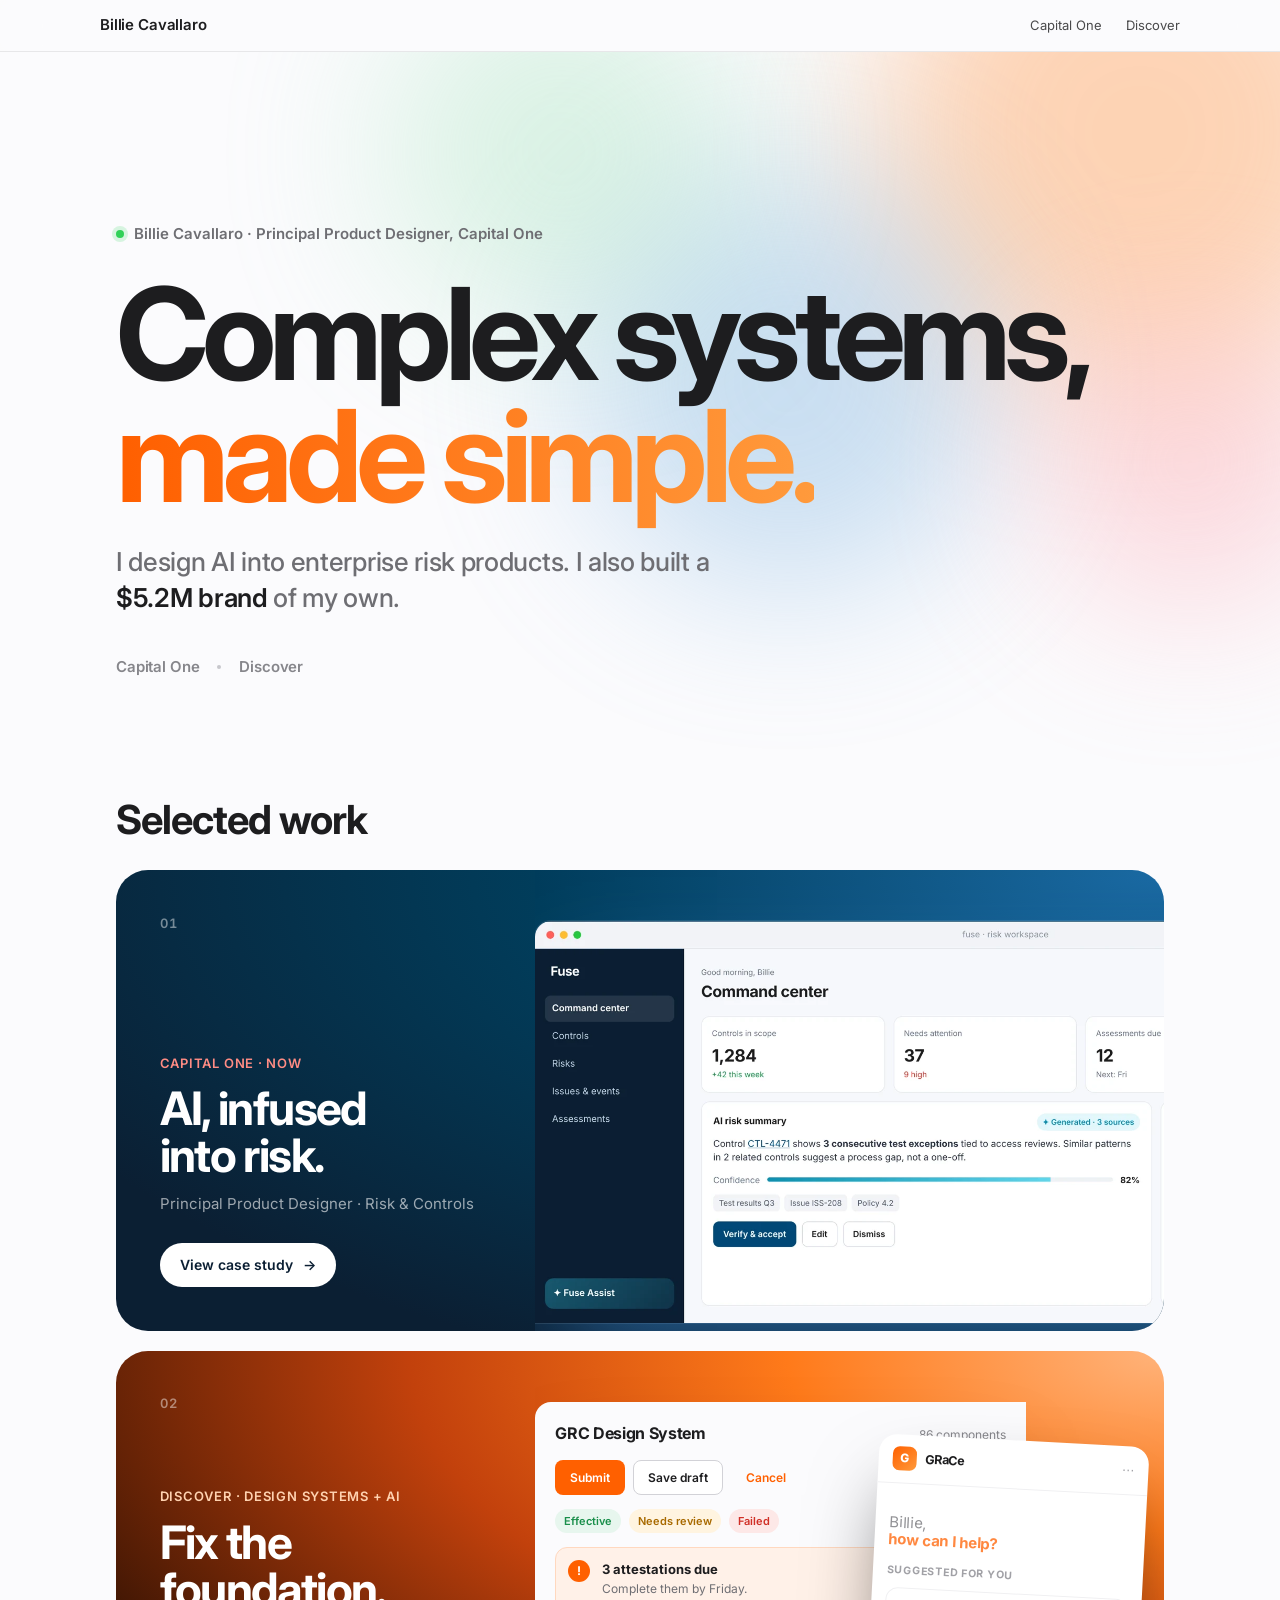
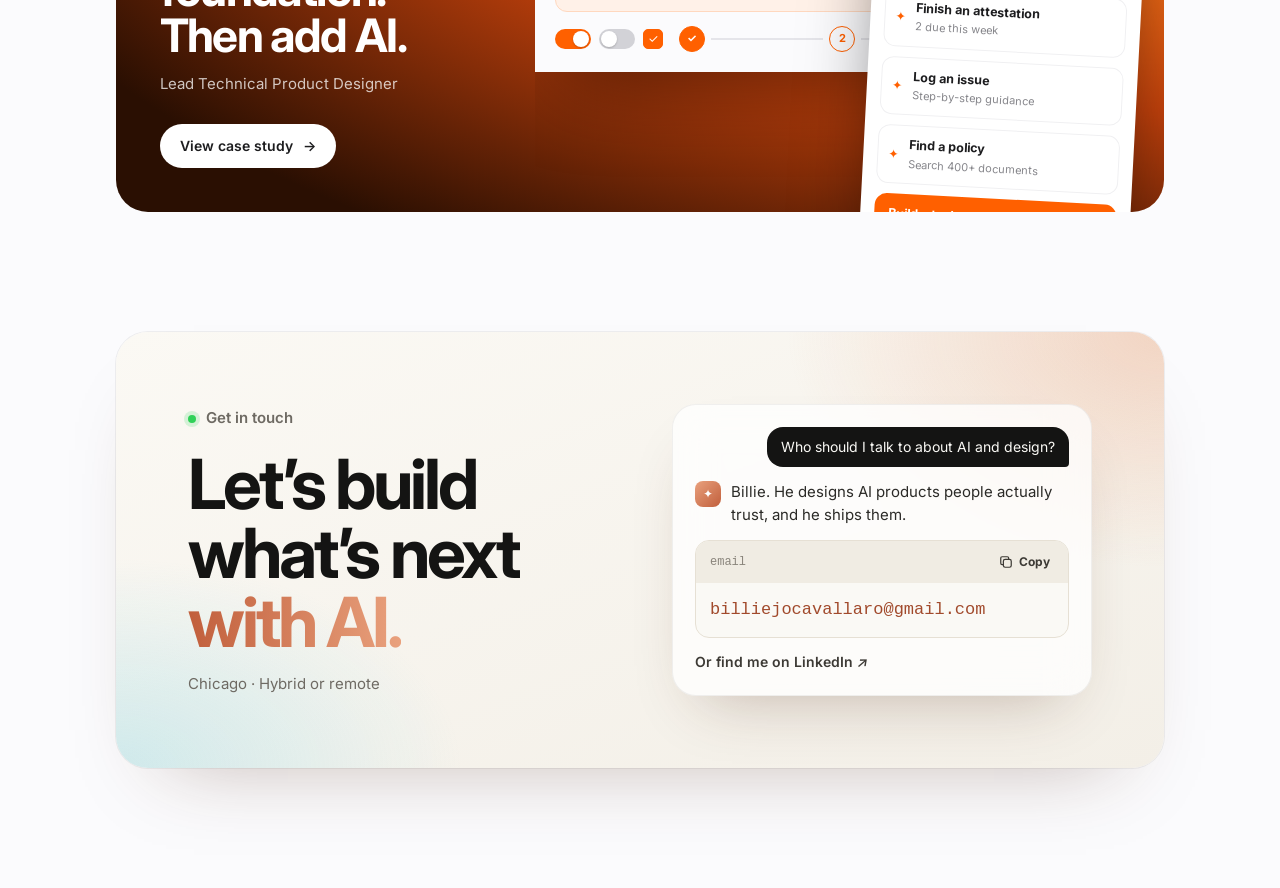
==== commit 4074eff3: "Focus /work on two case studies: Capital One and Discover Remove the Stealth startup page, its media" ====
--- a/work/index.html
+++ b/work/index.html
@@ -63,7 +63,7 @@
 <body>
 <nav class="nav" id="nav">
   <a class="name" href="index.html">Billie Cavallaro</a>
-  <div class="links"><a href="capitalone.html">Capital One</a><a href="discover.html">Discover</a><a href="stealth.html">Stealth Startup</a></div>
+  <div class="links"><a href="capitalone.html">Capital One</a><a href="discover.html">Discover</a></div>
 </nav>
 
 <header class="home" id="top">
@@ -72,13 +72,13 @@
     <p class="who rv"><span class="dot"></span>Billie Cavallaro · Principal Product Designer, Capital One</p>
     <h1 class="h-xl rv">Complex systems,<br><span class="grad">made simple.</span></h1>
     <p class="lede rv">I design AI into enterprise risk products. I also built a <b>$5.2M brand</b> of my own.</p>
-    <div class="cos rv"><span>Capital One</span><i></i><span>Discover</span><i></i><span>Stealth startup</span></div>
+    <div class="cos rv"><span>Capital One</span><i></i><span>Discover</span></div>
   </div>
 </header>
 
 
 <section class="wrap work" id="work">
-  <div class="work-head"><h2 class="h-m rv">Selected work</h2><span class="rv">03 case studies</span></div>
+  <div class="work-head"><h2 class="h-m rv">Selected work</h2><span class="rv">02 case studies</span></div>
   <div class="index">
     <a class="card t0 rv" href="capitalone.html">
       <div class="txt"><span class="no">01</span><div class="k">Capital One · Now</div><h3>AI, infused<br>into risk.</h3><p>Principal Product Designer · Risk &amp; Controls</p><span class="cta">View case study <i aria-hidden="true">→</i></span></div>
@@ -105,30 +105,6 @@
       <div class="gp-cta"><span>Build a task</span><b>→</b></div>
       <div class="gp-in"><span>Ask anything…</span><b>↑</b></div></div>
     </div></div>
-      </div>
-    </a>
-    <a class="card t3 rv" href="stealth.html">
-      <div class="txt"><span class="no">03</span><div class="k">Stealth startup · Platform</div><h3>Every team.<br>One workspace.</h3><p>Lead Product Designer · 2 years</p><span class="cta">View case study <i aria-hidden="true">→</i></span></div>
-      <div class="pic gscene" aria-hidden="true">
-        <div class="gsc-board">
-          <div class="gsc-top"><span class="g-mark"></span><b>Workspace</b><span class="gsc-nav"><i class="on">Board</i><i>Teams</i><i>Analytics</i></span></div>
-          <div class="gsc-cols">
-            <div class="g-col"><div class="g-ch"><b>To do</b><em>3</em></div>
-              <div class="g-card"><span class="pr hi">High</span><b>Storefront signage</b><div class="g-cf"><span class="avs"><i style="--c:#12a150">SJ</i><i style="--c:#3b82f6">MC</i></span><em>Dec 15</em></div></div>
-              <div class="g-card"><span class="pr md">Medium</span><b>Interior graphics</b><div class="g-cf"><span class="avs"><i style="--c:#f59e0b">AR</i></span><em>Jan 20</em></div></div></div>
-            <div class="g-col"><div class="g-ch"><b>In progress</b><em>2</em></div>
-              <div class="g-card gsc-move"><span class="pr hi">High</span><b>Terminal wayfinding</b><div class="g-cf"><span class="avs"><i style="--c:#3b82f6">MC</i><i style="--c:#ef4444">AR</i></span><em>Dec 10</em></div></div>
-              <div class="g-card"><span class="pr lo">Low</span><b>Menu boards</b><div class="g-cf"><span class="avs"><i style="--c:#12a150">SJ</i></span><em>Dec 5</em></div></div></div>
-            <div class="g-col"><div class="g-ch"><b>Done</b><em>4</em></div>
-              <div class="g-card done"><b>Café renovation</b><div class="g-cf"><span class="avs"><i style="--c:#ef4444">AR</i></span><em class="ok">✓ Done</em></div></div></div>
-          </div>
-        </div>
-        <div class="gsc-chat">
-          <div class="gc-h"><span class="gc-av">✦</span><div><b>Assistant</b><small>Online</small></div></div>
-          <div class="gsc-b"><div class="gc-u">Which projects are at risk?</div>
-          <p><b>2 projects</b> need attention this week.</p>
-          <div class="gc-next"><span class="go">Rebalance crew</span><span>Notify</span></div></div>
-        </div>
       </div>
     </a>
   </div>
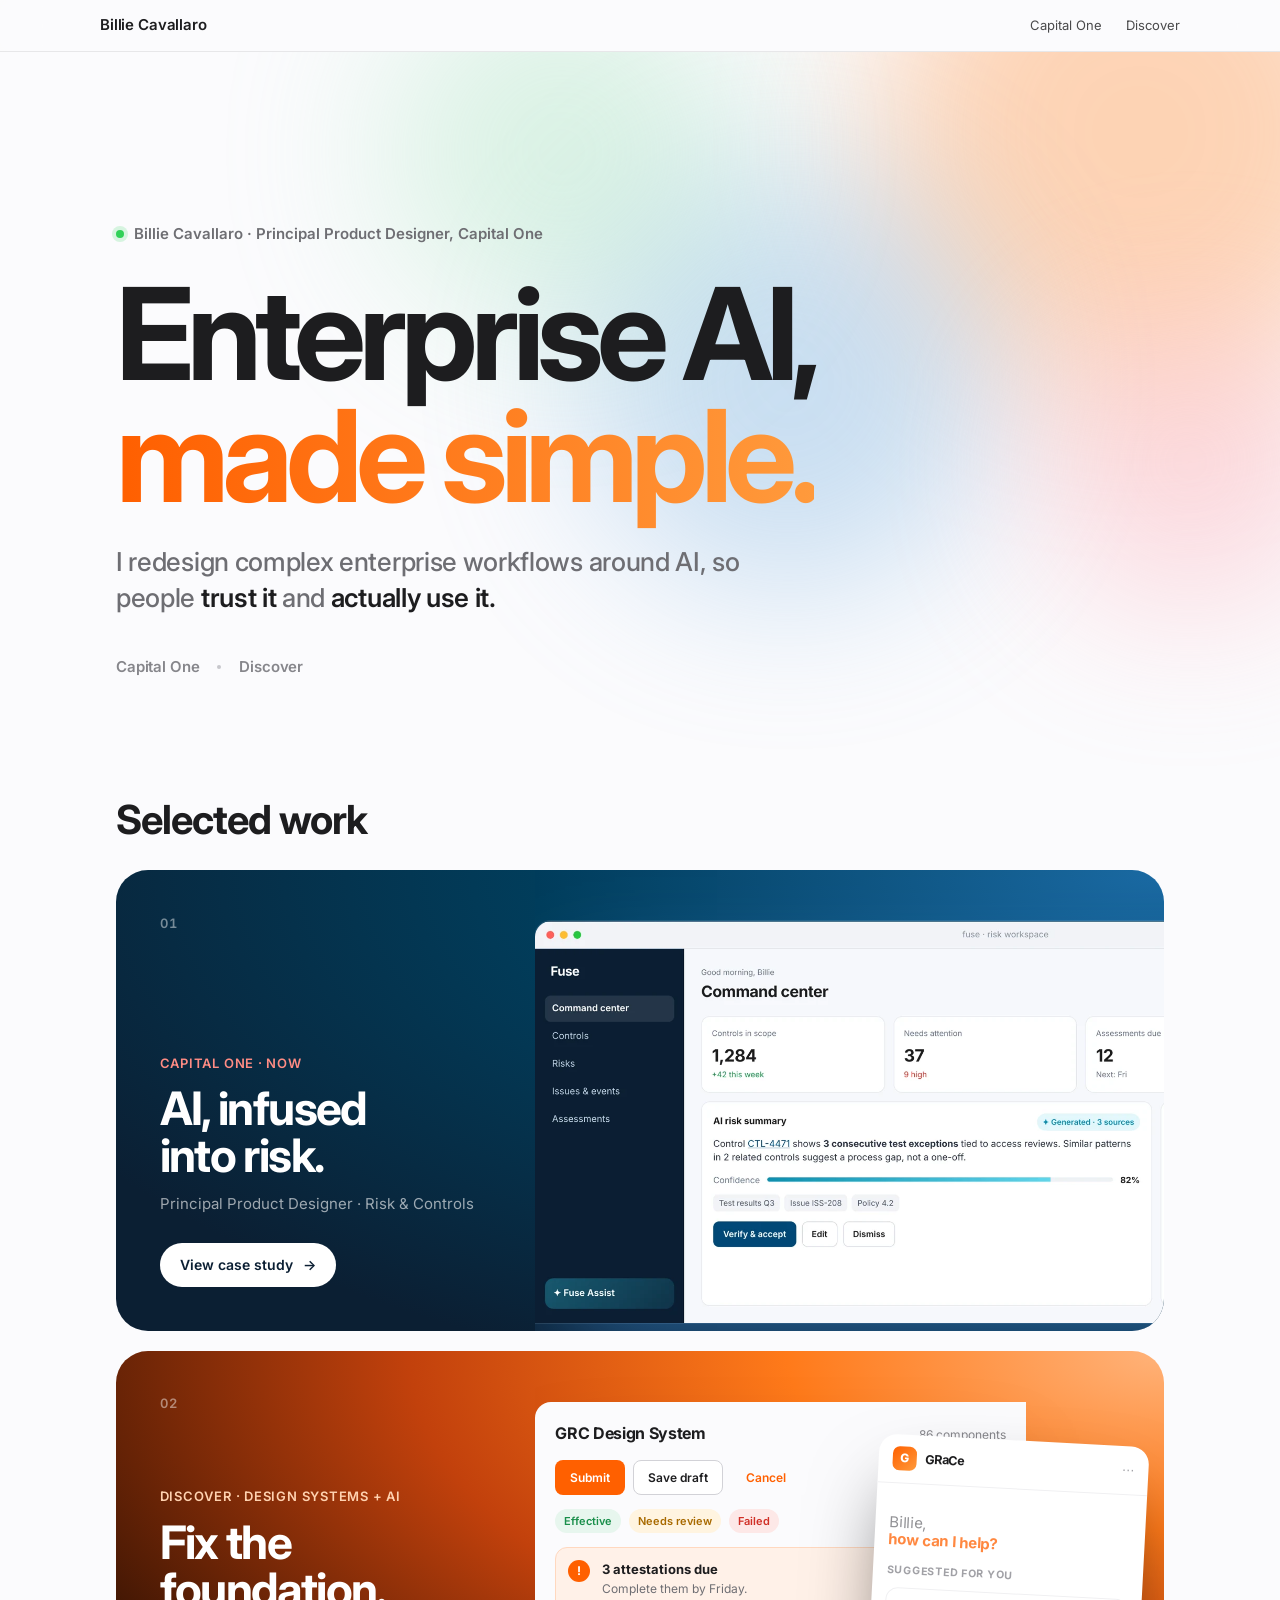
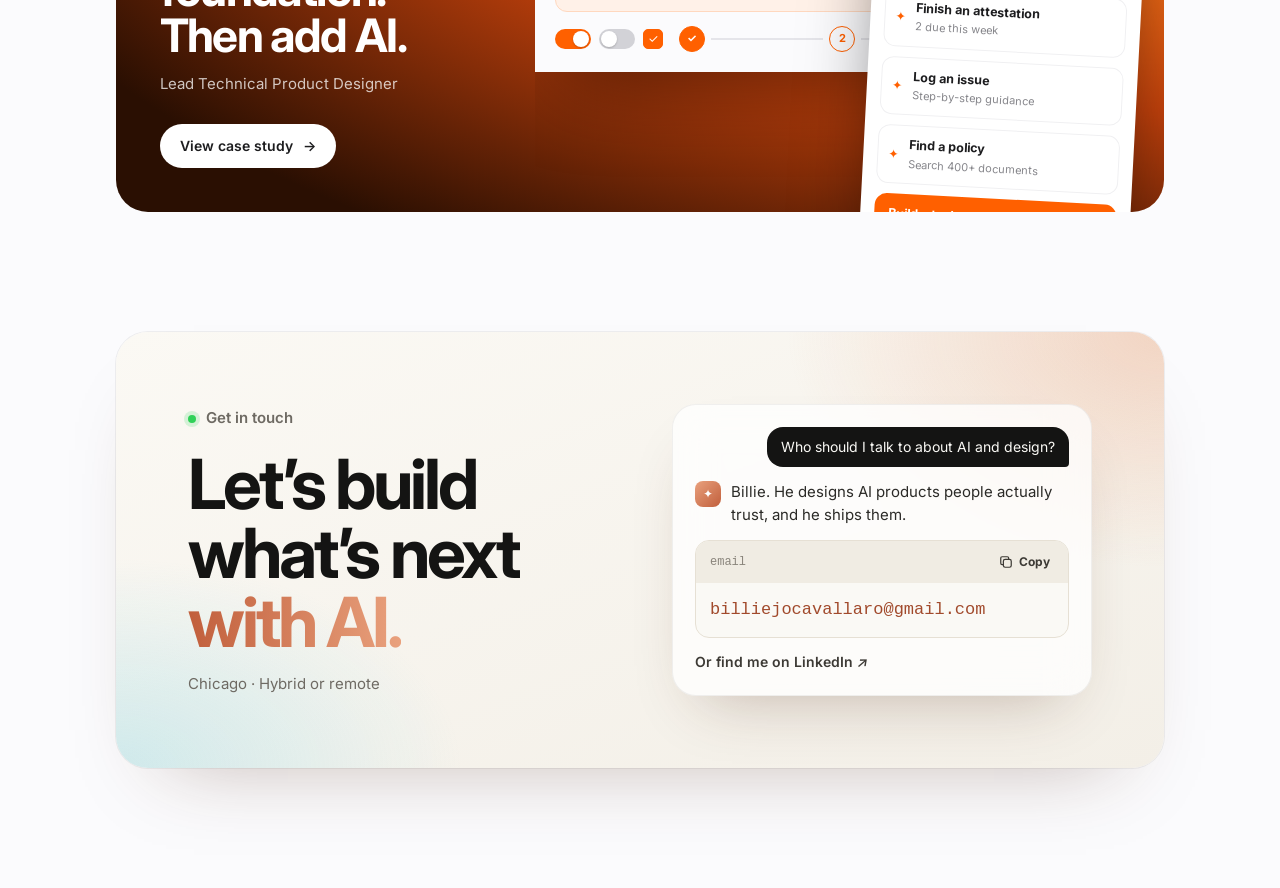
==== commit f014ffeb: "New /work headline: Enterprise AI, made simple. Co-Authored-By: Claude Opus 5.5 <noreply@anthropic.c" ====
--- a/work/index.html
+++ b/work/index.html
@@ -70,8 +70,8 @@
   <div class="glow" aria-hidden="true"><i class="g1"></i><i class="g2"></i><i class="g3"></i><i class="g4"></i></div>
   <div class="wrap home-hero">
     <p class="who rv"><span class="dot"></span>Billie Cavallaro · Principal Product Designer, Capital One</p>
-    <h1 class="h-xl rv">Complex systems,<br><span class="grad">made simple.</span></h1>
-    <p class="lede rv">I design AI into enterprise risk products. I also built a <b>$5.2M brand</b> of my own.</p>
+    <h1 class="h-xl rv">Enterprise AI,<br><span class="grad">made simple.</span></h1>
+    <p class="lede rv">I redesign complex enterprise workflows around AI, so people <b>trust it</b> and <b>actually use it.</b></p>
     <div class="cos rv"><span>Capital One</span><i></i><span>Discover</span></div>
   </div>
 </header>
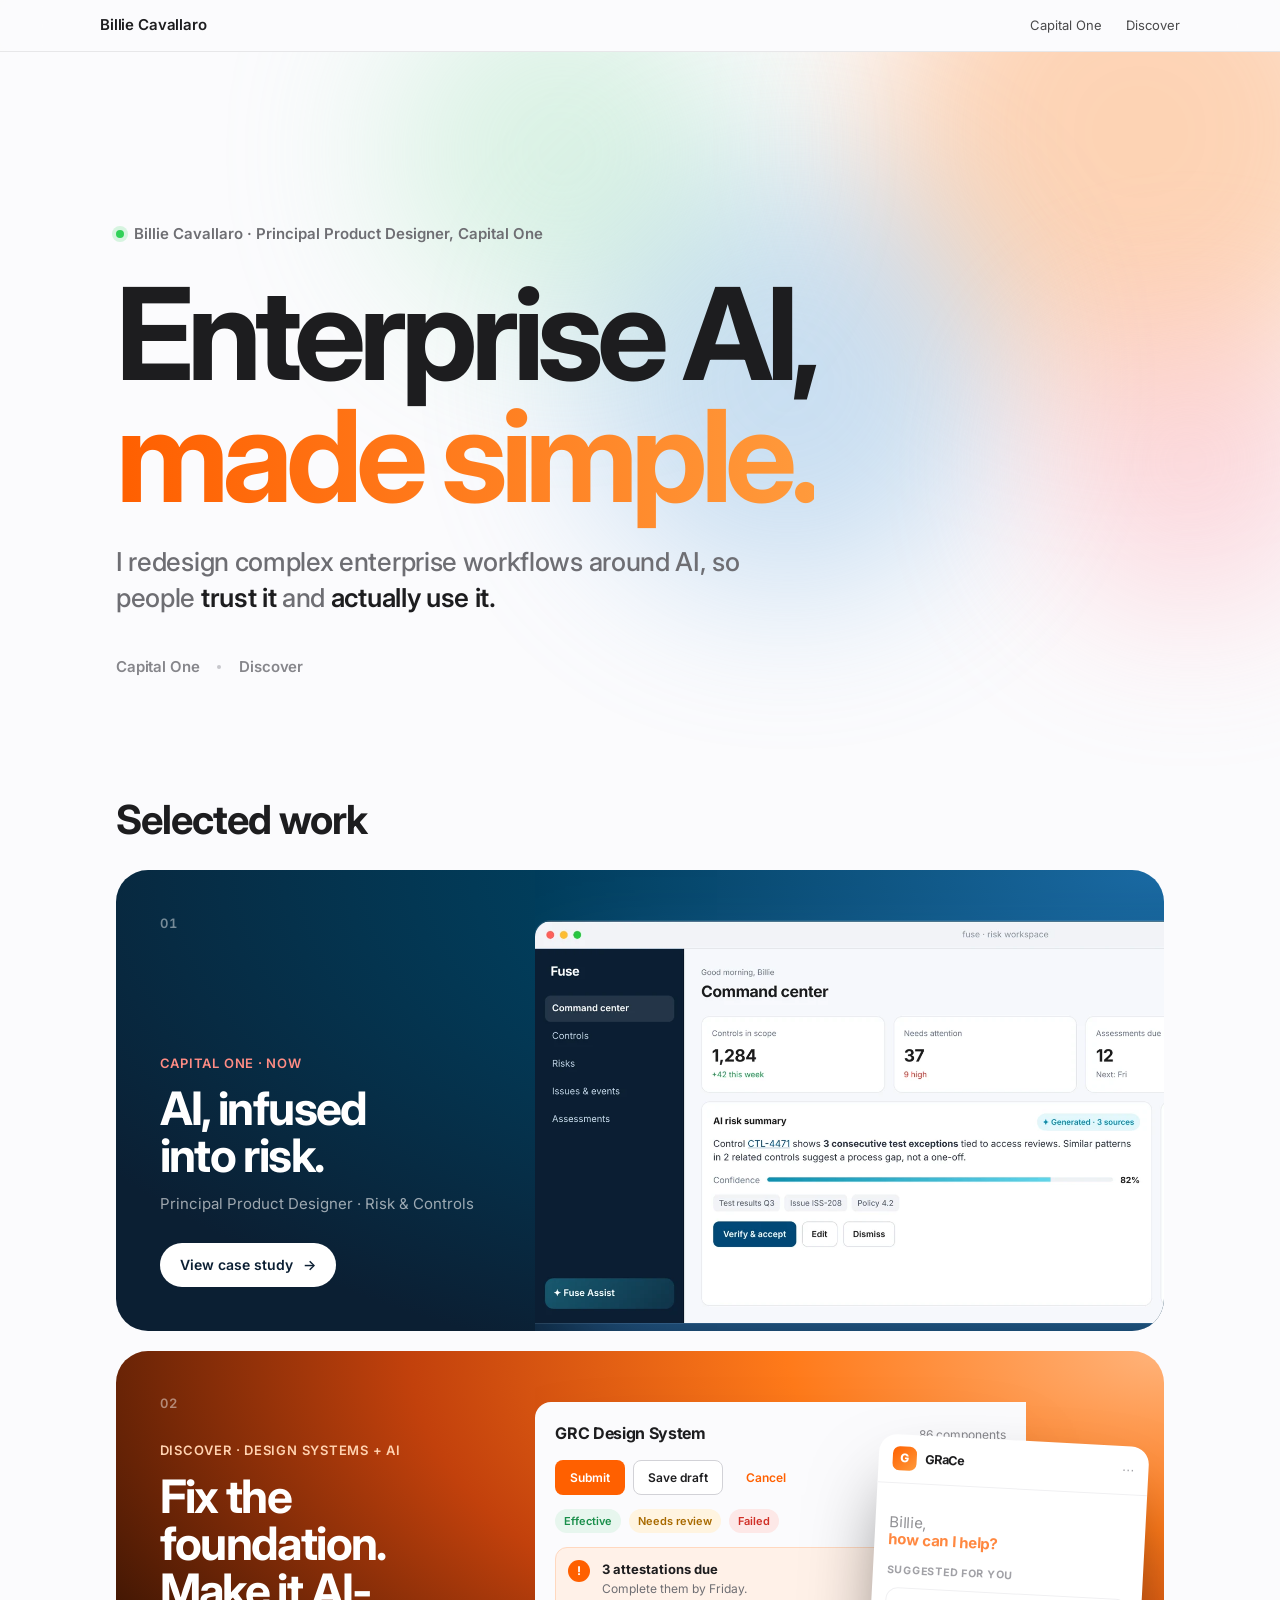
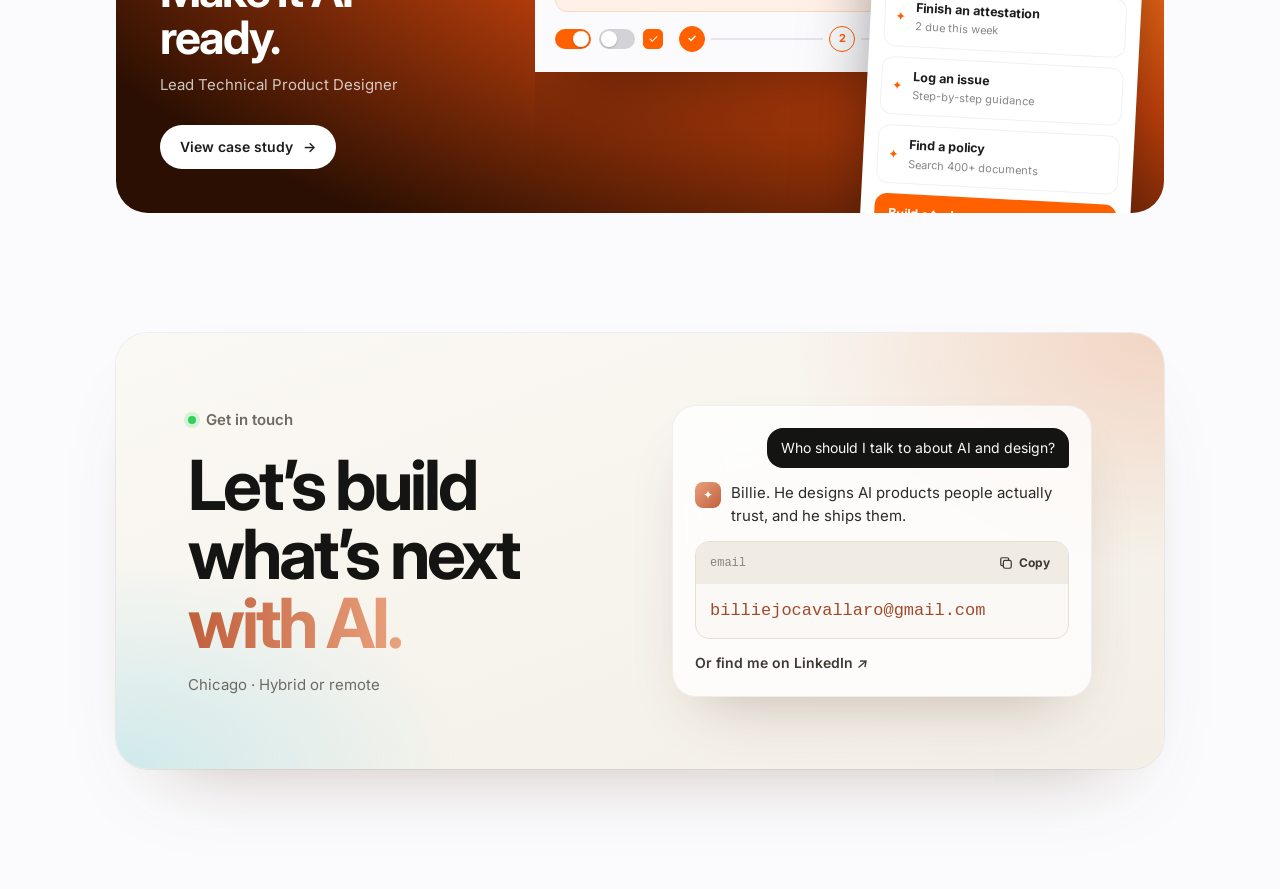
==== commit dfcdadef: "Discover headline: Fix the foundation. Make it AI-ready. Co-Authored-By: Claude Opus 5.5 <noreply@an" ====
--- a/work/index.html
+++ b/work/index.html
@@ -85,7 +85,7 @@
       <div class="pic"><img src="img/c1-card.webp" alt="Fuse risk workspace with AI summary" loading="eager"></div>
     </a>
     <a class="card t1 rv" href="discover.html">
-      <div class="txt"><span class="no">02</span><div class="k">Discover · Design systems + AI</div><h3>Fix the foundation.<br>Then add AI.</h3><p>Lead Technical Product Designer</p><span class="cta">View case study <i aria-hidden="true">→</i></span></div>
+      <div class="txt"><span class="no">02</span><div class="k">Discover · Design systems + AI</div><h3>Fix the foundation.<br>Make it AI-ready.</h3><p>Lead Technical Product Designer</p><span class="cta">View case study <i aria-hidden="true">→</i></span></div>
       <div class="pic dscene" aria-hidden="true">
         <div class="dsc-lib">
           <div class="dl-h"><b>GRC Design System</b><span>86 components</span></div>
